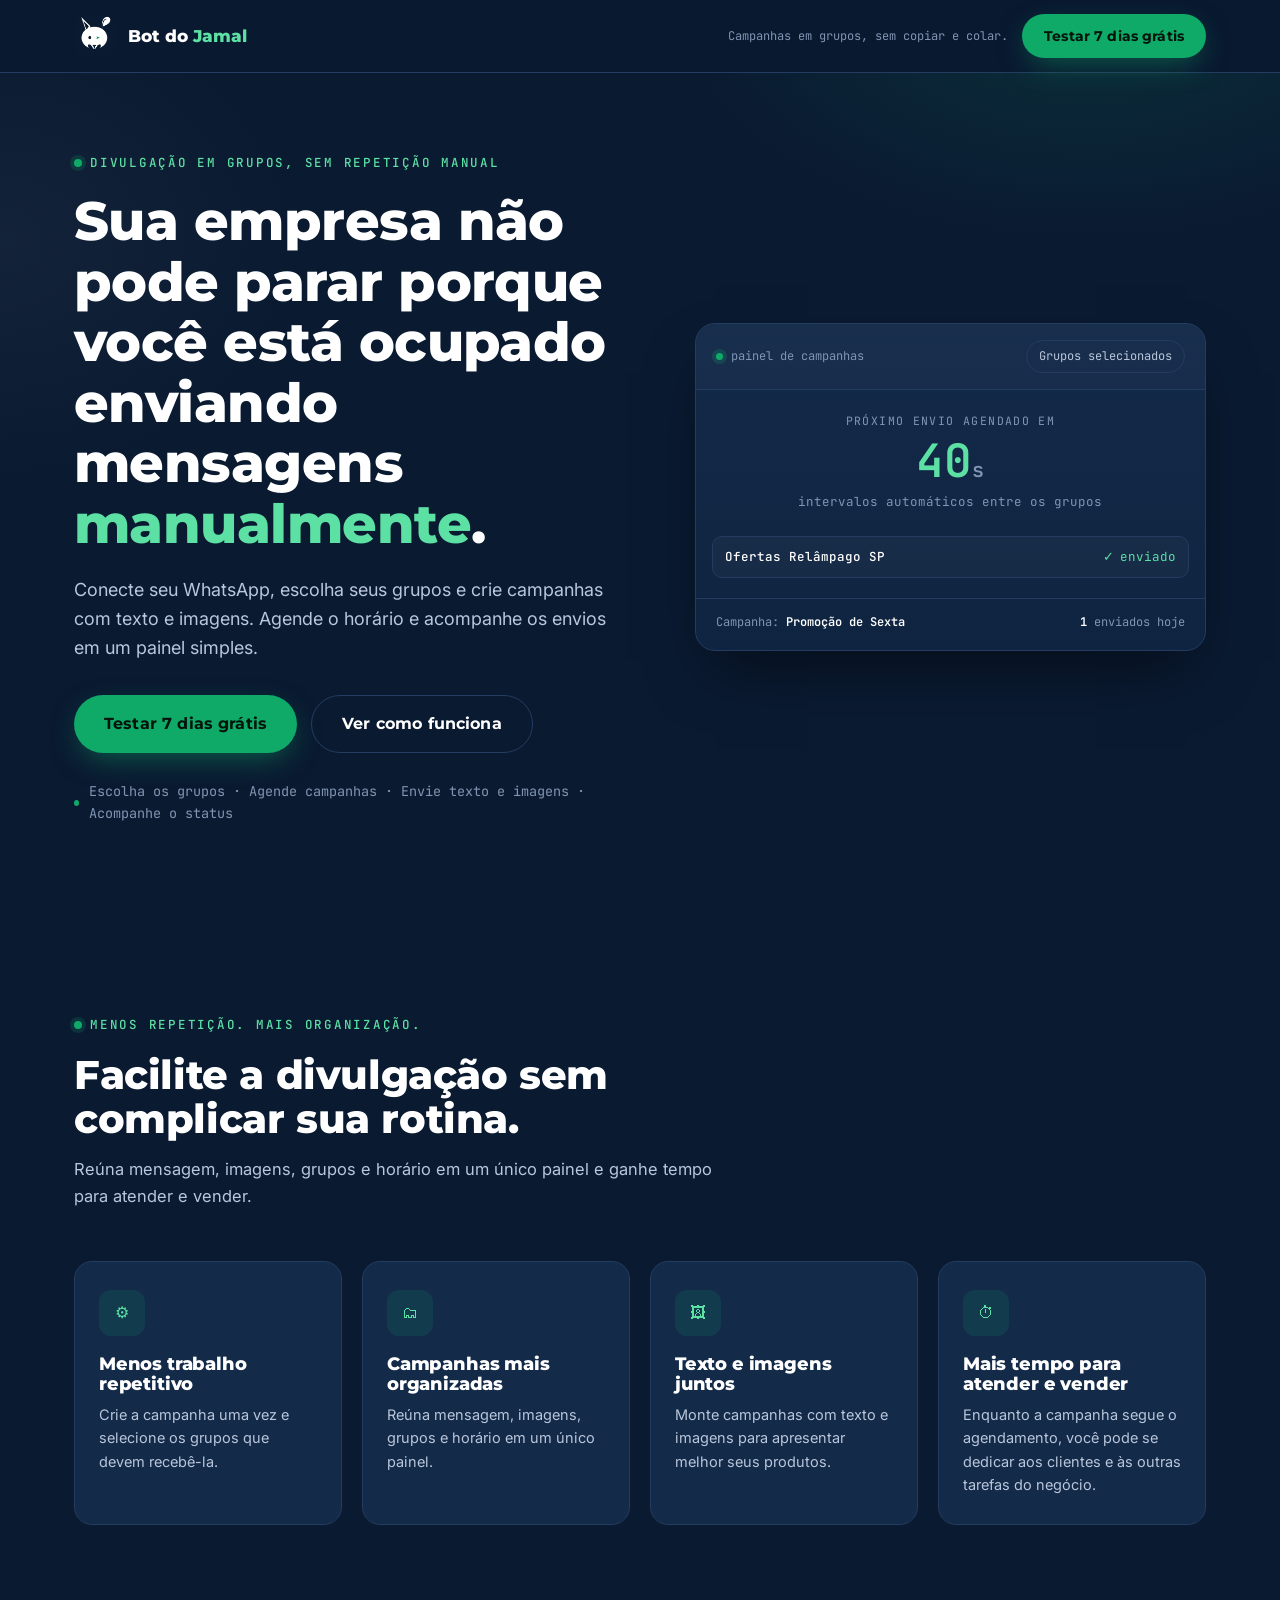
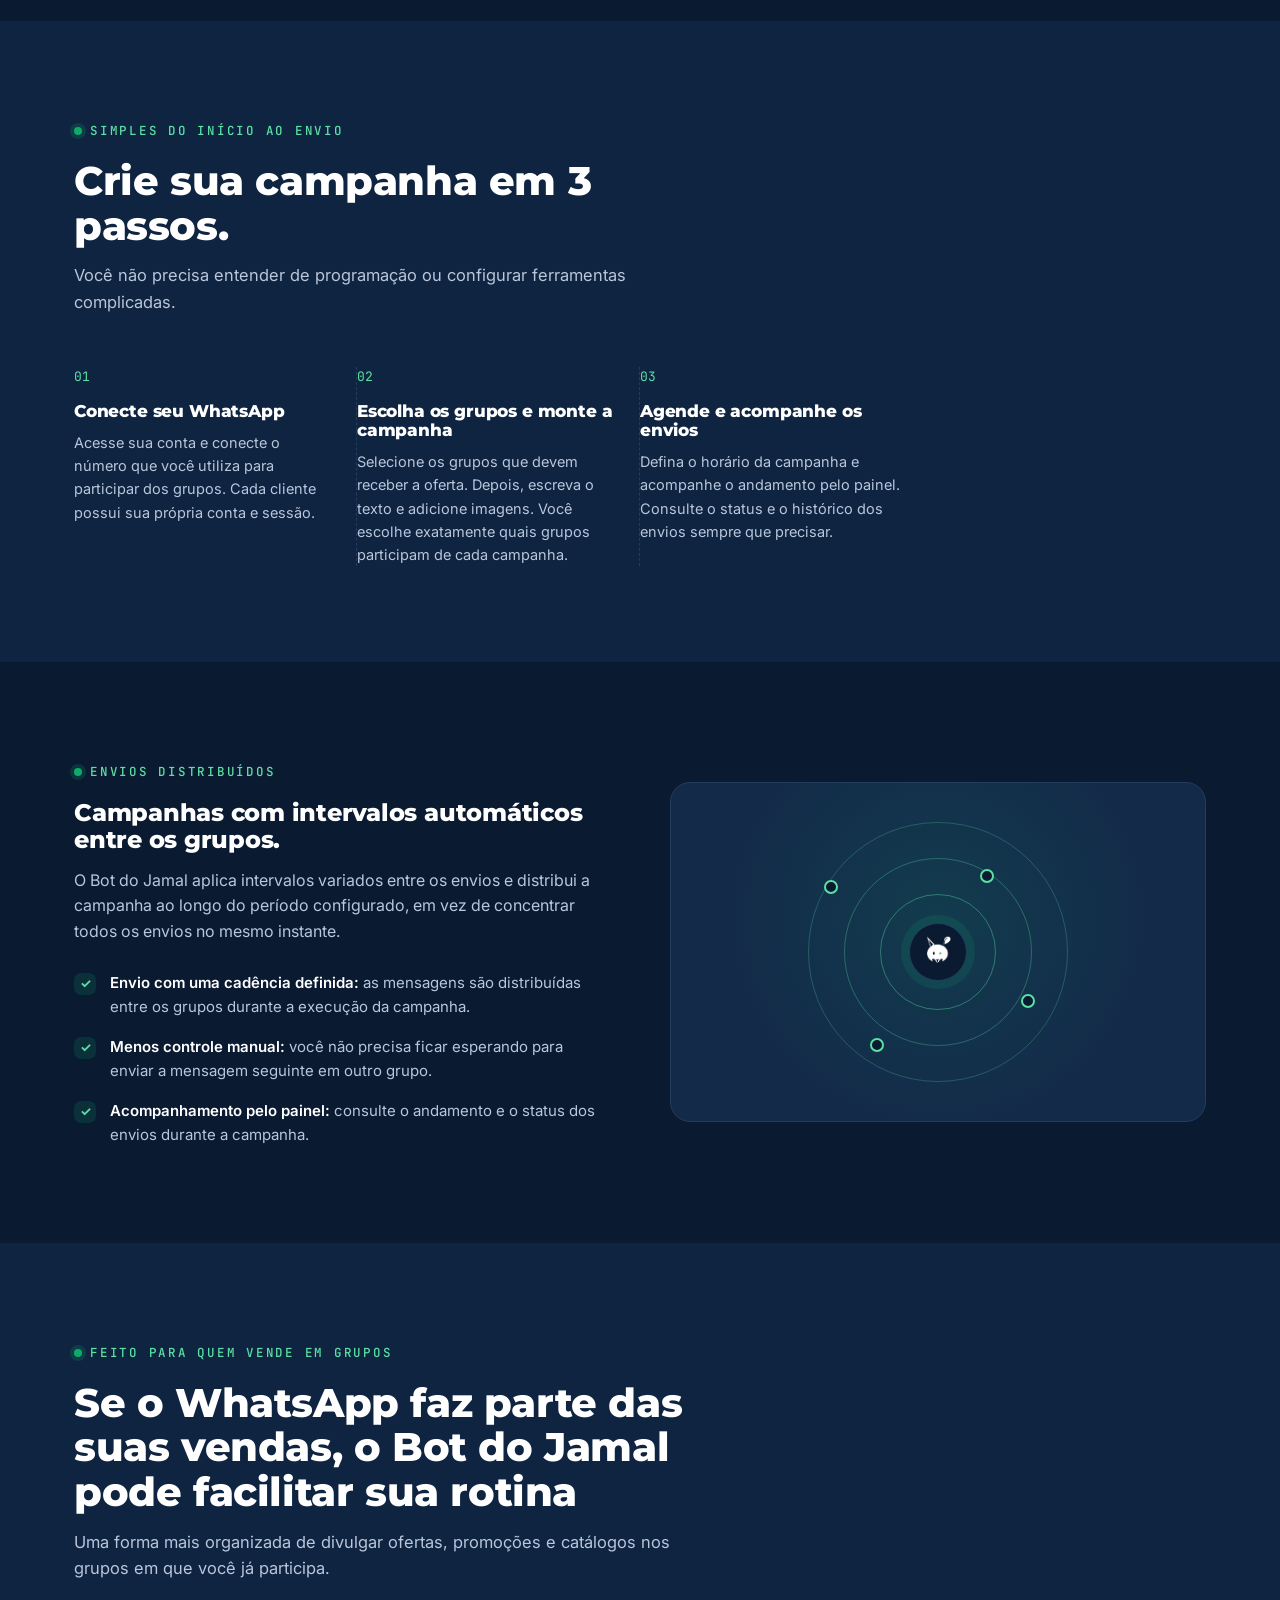
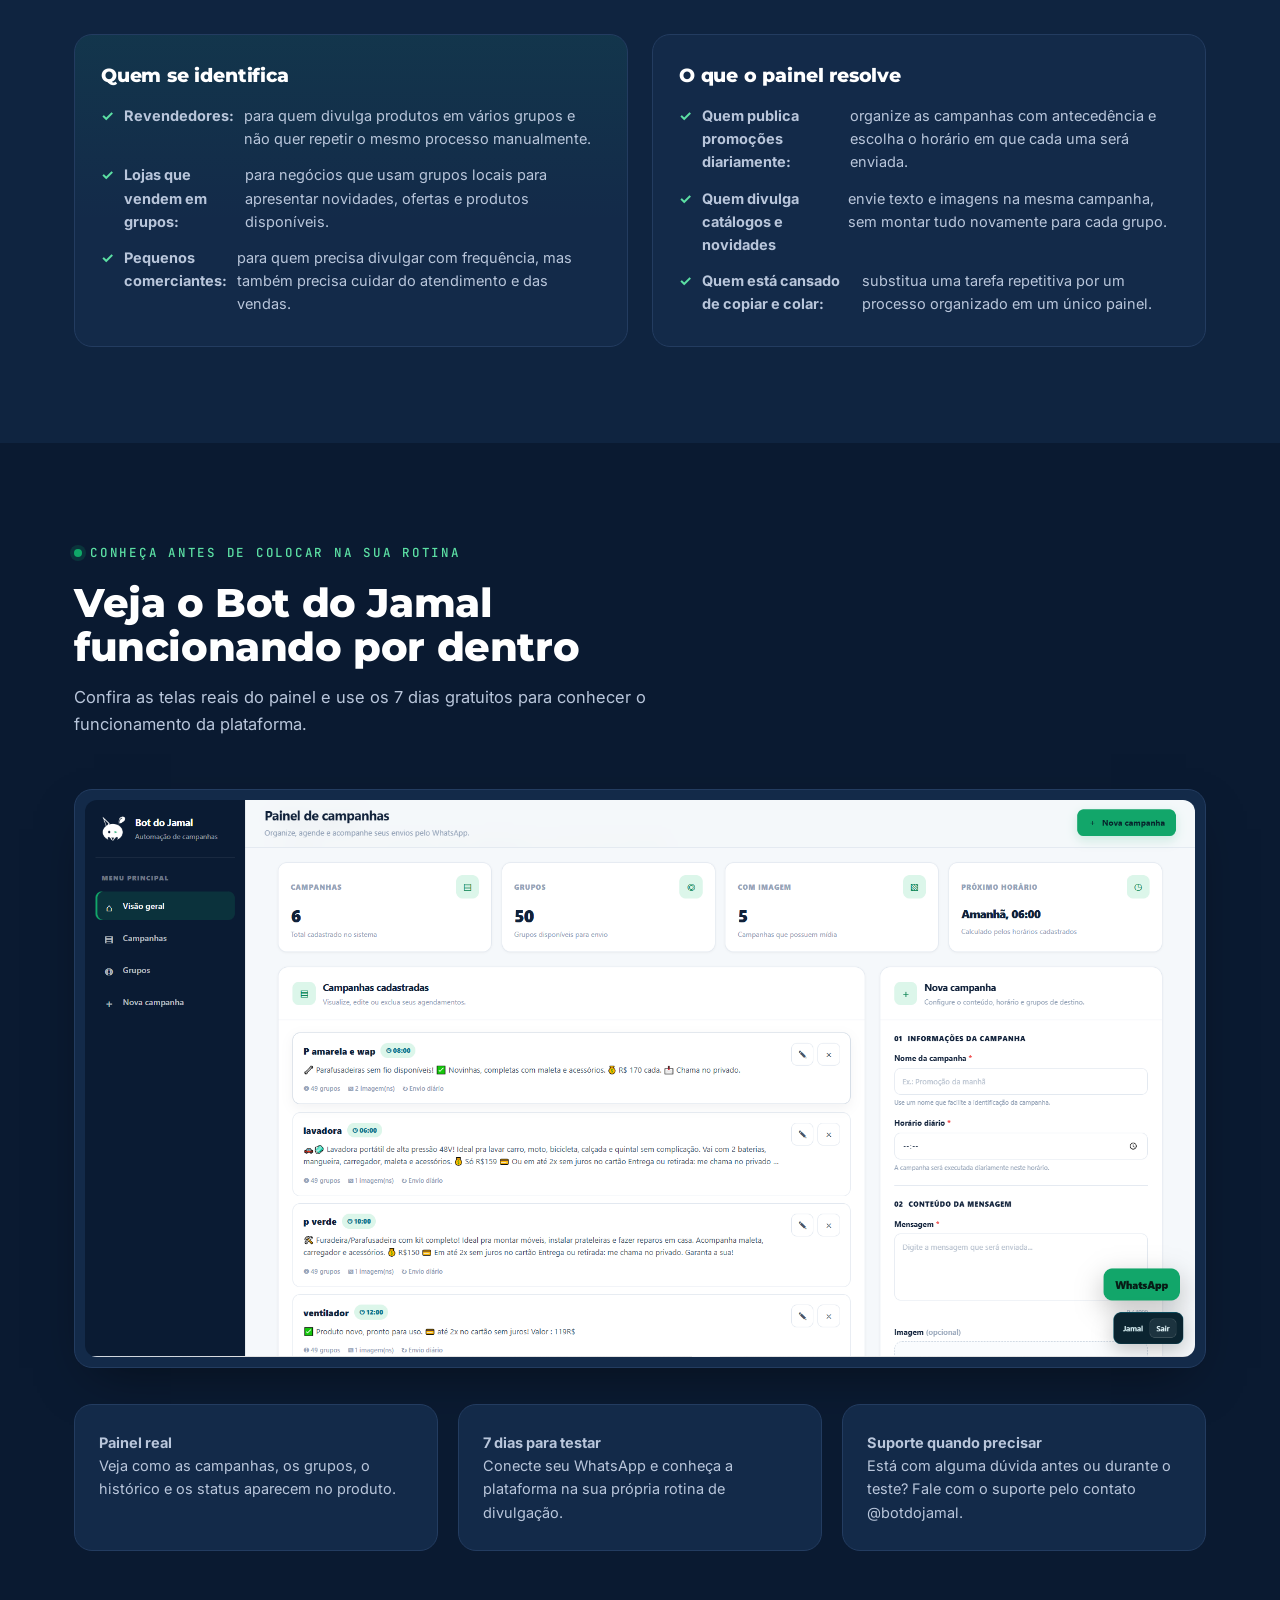
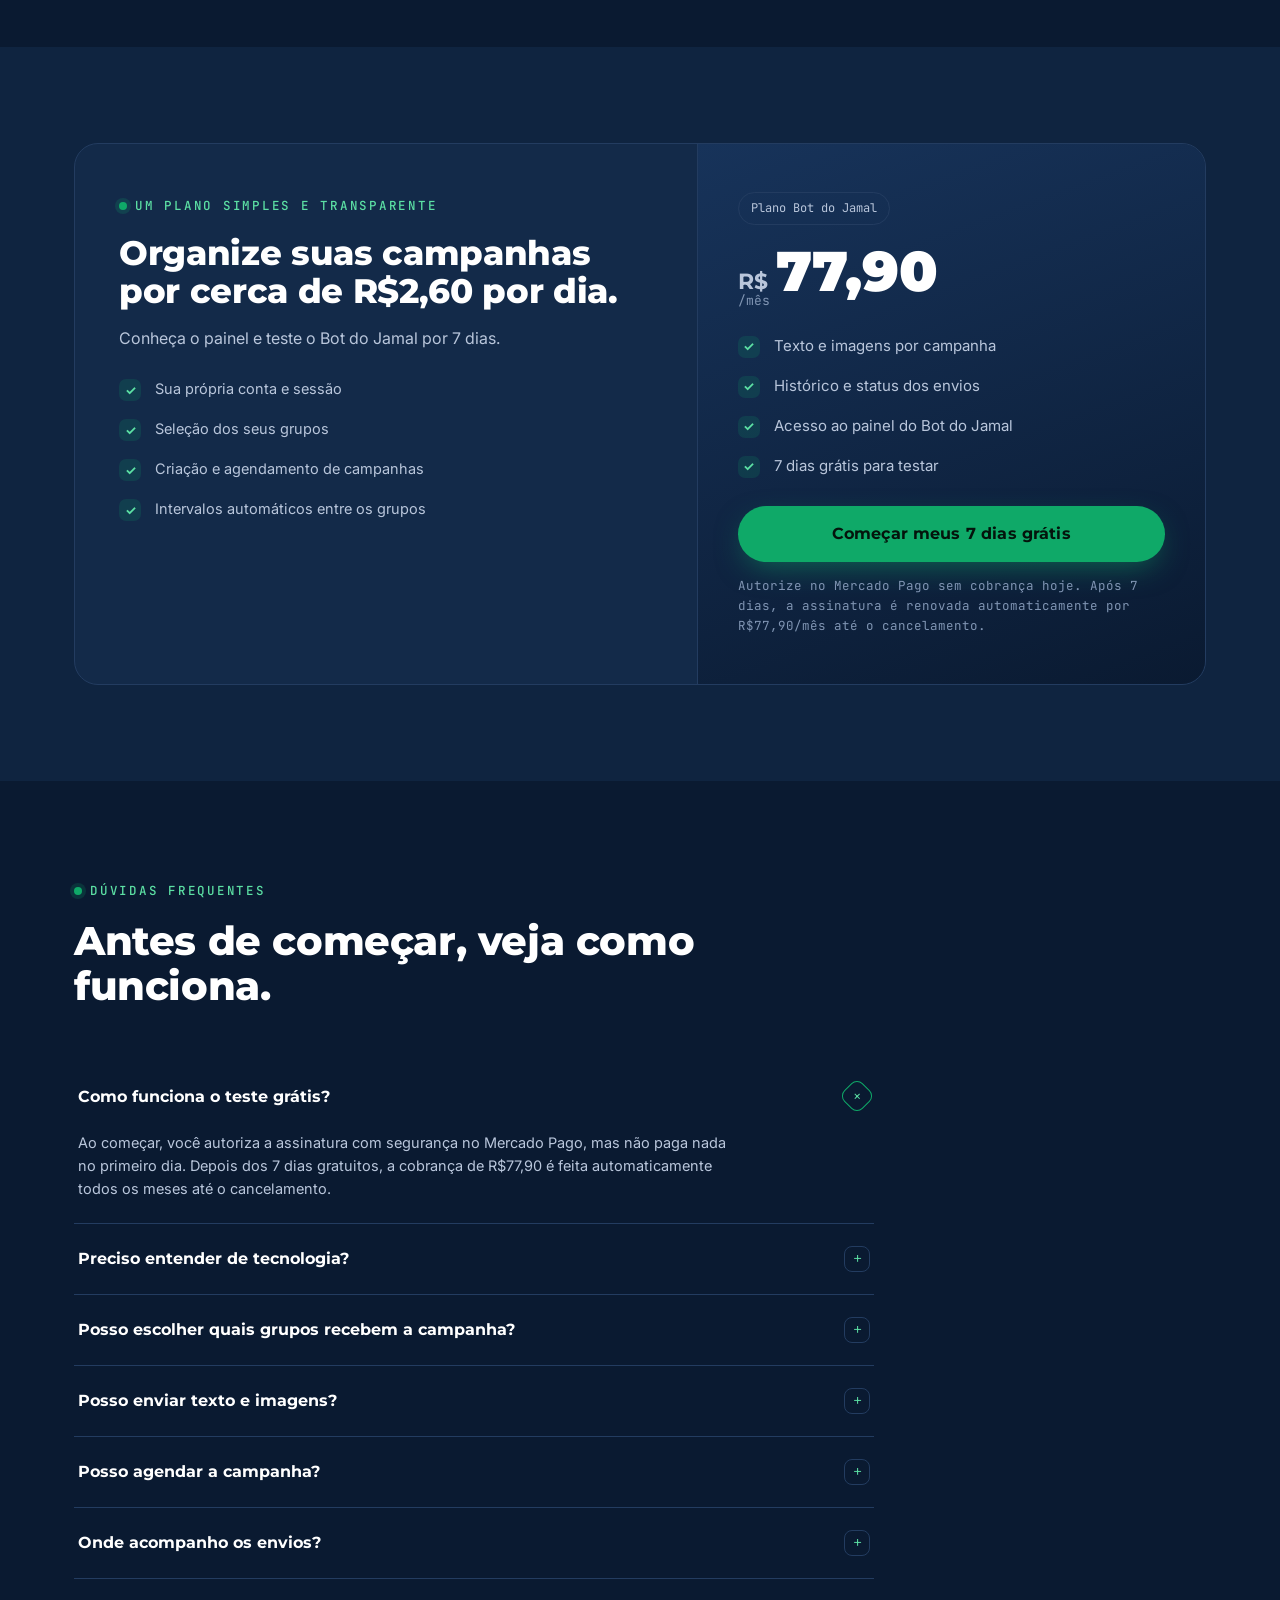
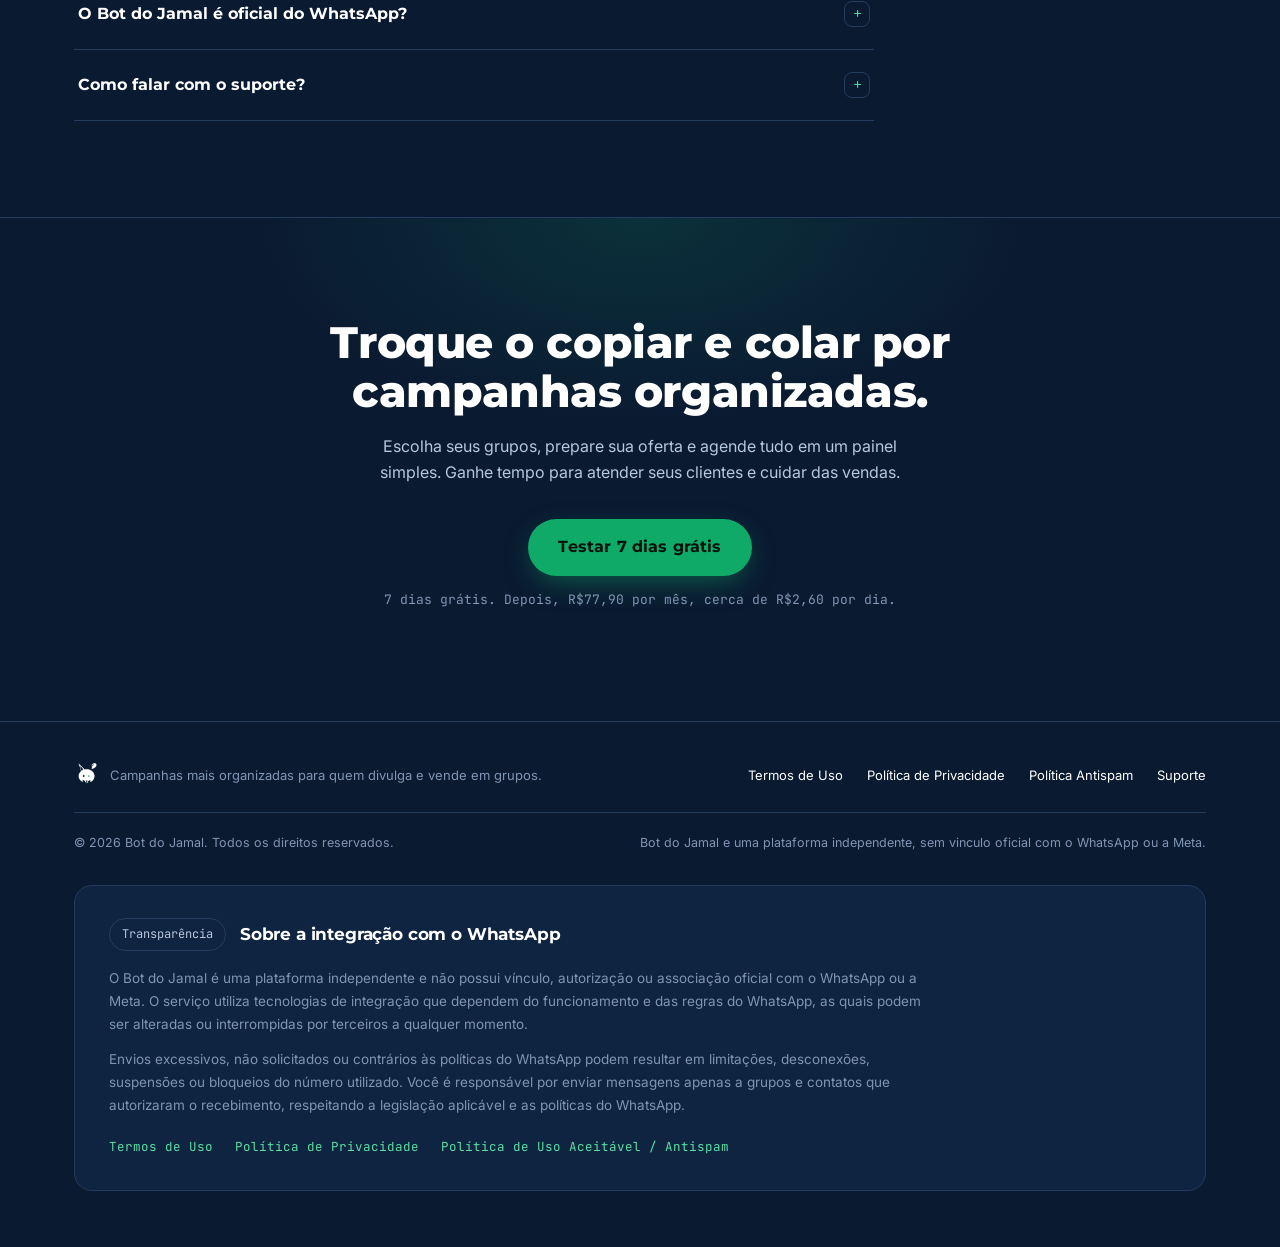
==== index.html @ 3570439b "Add files via upload" ====
<!DOCTYPE html>
<html lang="pt-BR">
<head>
<meta charset="UTF-8">
<meta name="viewport" content="width=device-width, initial-scale=1.0">
<title>Bot do Jamal | Agende campanhas em grupos do WhatsApp</title>
<meta name="description" content="Crie e agende campanhas com texto e imagens para seus grupos do WhatsApp. Teste grátis por 7 dias. Depois, R$77,90 por mês.">
<meta name="robots" content="index, follow">
<meta name="theme-color" content="#0A1A31">
<!-- Domínio ainda não publicado (ver roadmap, item 1). Atualize a URL abaixo quando botdojamal.com.br estiver no ar -->
<link rel="canonical" href="https://botdojamal.com.br/">

<!-- Open Graph / compartilhamento em redes sociais -->
<meta property="og:type" content="website">
<meta property="og:site_name" content="Bot do Jamal">
<meta property="og:title" content="Bot do Jamal | Agende campanhas em grupos do WhatsApp">
<meta property="og:description" content="Crie e agende campanhas com texto e imagens para seus grupos do WhatsApp. Teste grátis por 7 dias. Depois, R$77,90 por mês.">
<meta property="og:url" content="https://botdojamal.com.br/">
<meta property="og:locale" content="pt_BR">
<!-- Sugestão: gere uma imagem de compartilhamento 1200x630px (og:image) com a logo e o slogan antes de publicar -->

<meta name="twitter:card" content="summary">
<meta name="twitter:title" content="Bot do Jamal | Agende campanhas em grupos do WhatsApp">
<meta name="twitter:description" content="Crie e agende campanhas com texto e imagens para seus grupos do WhatsApp. Teste grátis por 7 dias.">

<link rel="icon" type="image/jpeg" href="[data-uri]">

<link rel="preconnect" href="https://fonts.googleapis.com">
<link rel="preconnect" href="https://fonts.gstatic.com" crossorigin>
<link href="https://fonts.googleapis.com/css2?family=Montserrat:wght@600;700;800;900&family=Inter:wght@400;500;600;700&family=JetBrains+Mono:wght@400;500;600&display=swap" rel="stylesheet">

<style>
  /* ============================================
     TOKENS
     Paleta extraída diretamente da logo enviada:
     fundo navy #0A1A31 e verde de destaque #0FA968.
     ============================================ */
  :root{
    --navy-950:#0A1A31;
    --navy-900:#0F2440;
    --navy-850:#132a49;
    --navy-800:#17335A;
    --navy-line:#233c60;
    --green:#0FA968;
    --green-light:#5CE0A4;
    --white:#FFFFFF;
    --ice:#B9C6DB;
    --ice-dim:#8095B3;
    --gold:#F2B84B;

    --font-display:'Montserrat', sans-serif;
    --font-body:'Inter', sans-serif;
    --font-mono:'JetBrains Mono', monospace;

    --container:1180px;
    --radius:18px;
  }

  *{margin:0;padding:0;box-sizing:border-box;}
  html{scroll-behavior:smooth;}
  body{
    background:var(--navy-950);
    color:var(--white);
    font-family:var(--font-body);
    line-height:1.6;
    -webkit-font-smoothing:antialiased;
    overflow-x:hidden;
  }
  img{max-width:100%;display:block;}
  a{color:inherit;text-decoration:none;}
  ul{list-style:none;}
  section{position:relative;}
  .wrap{max-width:var(--container);margin:0 auto;padding:0 24px;}

  h1,h2,h3,h4{
    font-family:var(--font-display);
    font-weight:800;
    letter-spacing:-0.01em;
    line-height:1.12;
  }

  .eyebrow{
    font-family:var(--font-mono);
    font-size:12.5px;
    letter-spacing:.14em;
    text-transform:uppercase;
    color:var(--green-light);
    display:inline-flex;
    align-items:center;
    gap:8px;
    margin-bottom:18px;
    font-weight:500;
  }
  .eyebrow::before{
    content:"";
    width:8px;height:8px;border-radius:50%;
    background:var(--green);
    box-shadow:0 0 0 4px rgba(15,169,104,.18);
  }

  .btn{
    display:inline-flex;
    align-items:center;
    justify-content:center;
    gap:10px;
    padding:16px 30px;
    border-radius:100px;
    font-family:var(--font-display);
    font-weight:700;
    font-size:15.5px;
    letter-spacing:.01em;
    cursor:pointer;
    border:none;
    transition:transform .18s ease, box-shadow .18s ease, background .18s ease;
    white-space:nowrap;
  }
  .btn-primary{
    background:var(--green);
    color:#04140C;
    box-shadow:0 10px 30px -8px rgba(15,169,104,.55);
  }
  .btn-primary:hover{transform:translateY(-2px); box-shadow:0 14px 34px -8px rgba(15,169,104,.7); background:var(--green-light);}
  .btn-ghost{
    background:transparent;
    color:var(--white);
    border:1.5px solid var(--navy-line);
  }
  .btn-ghost:hover{border-color:var(--green); color:var(--green-light);}
  .btn-block{width:100%;}

  .pill{
    font-family:var(--font-mono);
    font-size:12px;
    padding:6px 12px;
    border-radius:100px;
    border:1px solid var(--navy-line);
    color:var(--ice);
    display:inline-flex;
    align-items:center;
    gap:6px;
  }

  /* ---------- NAV ---------- */
  header{
    position:sticky;
    top:0;
    z-index:50;
    background:rgba(10,26,49,.82);
    backdrop-filter:blur(10px);
    border-bottom:1px solid var(--navy-line);
  }
  .nav{
    display:flex;
    align-items:center;
    justify-content:space-between;
    padding:14px 24px;
  }
  .brand{
    display:flex;
    align-items:center;
    gap:12px;
    font-family:var(--font-display);
    font-weight:800;
    font-size:17px;
  }
  .brand img{
    width:42px;height:42px;
    border-radius:11px;
    background:var(--navy-950);
  }
  .brand span em{
    color:var(--green-light);
    font-style:normal;
  }
  .nav-cta{display:flex;align-items:center;gap:14px;}
  .nav-trust{
    font-family:var(--font-mono);
    font-size:12px;
    color:var(--ice-dim);
    display:none;
  }
  @media(min-width:760px){.nav-trust{display:inline;}}

  /* ---------- HERO ---------- */
  .hero{
    padding:76px 0 90px;
    background:
      radial-gradient(700px 420px at 85% -10%, rgba(15,169,104,.16), transparent 60%),
      radial-gradient(500px 400px at 0% 20%, rgba(255,255,255,.04), transparent 60%);
  }
  .hero-grid{
    display:grid;
    grid-template-columns:1.05fr .95fr;
    gap:56px;
    align-items:center;
  }
  @media(max-width:960px){
    .hero-grid{grid-template-columns:1fr; gap:48px;}
  }
  .hero h1{
    font-size:clamp(34px,5vw,54px);
    margin-bottom:22px;
  }
  .hero h1 .hl{color:var(--green-light);}
  .hero p.lead{
    font-size:18px;
    color:var(--ice);
    max-width:560px;
    margin-bottom:32px;
  }
  .hero-ctas{
    display:flex;
    flex-wrap:wrap;
    gap:14px;
    margin-bottom:28px;
  }
  .hero-micro{
    display:flex;
    align-items:center;
    gap:10px;
    font-size:13.5px;
    color:var(--ice-dim);
    font-family:var(--font-mono);
  }
  .hero-micro .dot{width:6px;height:6px;border-radius:50%;background:var(--green);}

  /* --- signature element: painel de disparo --- */
  .panel{
    background:linear-gradient(180deg, var(--navy-850), var(--navy-900));
    border:1px solid var(--navy-line);
    border-radius:20px;
    padding:0;
    overflow:hidden;
    box-shadow:0 30px 60px -20px rgba(0,0,0,.55);
    position:relative;
  }
  .panel-top{
    display:flex;
    align-items:center;
    justify-content:space-between;
    padding:16px 20px;
    border-bottom:1px solid var(--navy-line);
    background:rgba(255,255,255,.02);
  }
  .panel-top .tag{
    font-family:var(--font-mono);
    font-size:12px;
    color:var(--ice-dim);
    display:flex;align-items:center;gap:8px;
  }
  .panel-top .tag .live{
    width:7px;height:7px;border-radius:50%;
    background:var(--green);
    box-shadow:0 0 0 4px rgba(15,169,104,.2);
    animation:pulse 1.8s infinite;
  }
  @keyframes pulse{0%,100%{opacity:1}50%{opacity:.35}}

  .panel-timer{
    padding:22px 20px 6px;
    text-align:center;
  }
  .panel-timer .label{
    font-family:var(--font-mono);
    font-size:11.5px;
    color:var(--ice-dim);
    text-transform:uppercase;
    letter-spacing:.12em;
    margin-bottom:8px;
  }
  .panel-timer .value{
    font-family:var(--font-mono);
    font-size:46px;
    font-weight:600;
    color:var(--green-light);
    line-height:1;
  }
  .panel-timer .value span{font-size:20px;color:var(--ice-dim);}
  .panel-timer .sub{
    margin-top:8px;
    font-size:12.5px;
    color:var(--ice-dim);
    font-family:var(--font-mono);
  }

  .panel-log{
    padding:18px 16px 20px;
    display:flex;
    flex-direction:column;
    gap:8px;
    max-height:230px;
    overflow:hidden;
  }
  .log-row{
    display:flex;
    align-items:center;
    justify-content:space-between;
    gap:10px;
    background:rgba(255,255,255,.03);
    border:1px solid var(--navy-line);
    border-radius:10px;
    padding:10px 12px;
    font-family:var(--font-mono);
    font-size:12.5px;
    color:var(--ice);
    opacity:0;
    transform:translateY(6px);
    animation:rowIn .5s ease forwards;
  }
  .log-row .g{color:var(--white); font-weight:500;}
  .log-row .st{
    color:var(--green-light);
    white-space:nowrap;
    display:flex;align-items:center;gap:6px;
  }
  .log-row .st::before{content:"✓";}
  @keyframes rowIn{to{opacity:1;transform:translateY(0);}}

  .panel-foot{
    padding:14px 20px 18px;
    border-top:1px solid var(--navy-line);
    display:flex;
    align-items:center;
    justify-content:space-between;
    font-family:var(--font-mono);
    font-size:12px;
    color:var(--ice-dim);
  }
  .panel-foot b{color:var(--white); font-weight:600;}

  /* ---------- SOCIAL PROOF STRIP ---------- */
  .proof{
    padding:34px 0;
    border-top:1px solid var(--navy-line);
    border-bottom:1px solid var(--navy-line);
    background:var(--navy-900);
  }
  .proof-inner{
    display:flex;
    flex-wrap:wrap;
    gap:26px;
    align-items:center;
    justify-content:space-between;
  }
  .proof-stat{
    display:flex;
    align-items:baseline;
    gap:10px;
  }
  .proof-stat b{
    font-family:var(--font-display);
    font-size:30px;
    color:var(--green-light);
  }
  .proof-stat span{color:var(--ice); font-size:14.5px;}
  .proof-tags{
    display:flex;
    flex-wrap:wrap;
    gap:10px;
  }

  /* ---------- SECTION HEADERS ---------- */
  .section{padding:96px 0;}
  .section-alt{background:var(--navy-900);}
  .sec-head{
    max-width:640px;
    margin-bottom:52px;
  }
  .sec-head h2{font-size:clamp(28px,3.6vw,40px);}
  .sec-head p{color:var(--ice); font-size:16.5px; margin-top:14px;}

  /* ---------- BENEFITS ---------- */
  .grid-4{
    display:grid;
    grid-template-columns:repeat(4,1fr);
    gap:20px;
  }
  @media(max-width:960px){.grid-4{grid-template-columns:1fr 1fr;}}
  @media(max-width:560px){.grid-4{grid-template-columns:1fr;}}
  .card{
    background:var(--navy-850);
    border:1px solid var(--navy-line);
    border-radius:var(--radius);
    padding:28px 24px;
  }
  .card .ic{
    width:46px;height:46px;
    border-radius:12px;
    background:rgba(15,169,104,.14);
    display:flex;align-items:center;justify-content:center;
    margin-bottom:18px;
    color:var(--green-light);
  }
  .card h3{
    font-family:var(--font-display);
    font-size:17.5px;
    margin-bottom:10px;
  }
  .card p{color:var(--ice); font-size:14.5px;}

  /* ---------- COMO FUNCIONA ---------- */
  .steps{
    display:grid;
    grid-template-columns:repeat(4,1fr);
    gap:0;
    counter-reset:step;
  }
  @media(max-width:900px){.steps{grid-template-columns:1fr; gap:22px;}}
  .step{
    position:relative;
    padding:0 22px 0 0;
  }
  @media(max-width:900px){.step{padding:0;}}
  .step:not(:last-child){border-right:1px dashed var(--navy-line);}
  @media(max-width:900px){.step:not(:last-child){border-right:none;}}
  .step .num{
    font-family:var(--font-mono);
    font-size:13px;
    color:var(--green-light);
    margin-bottom:14px;
  }
  .step h4{
    font-family:var(--font-display);
    font-size:17px;
    margin-bottom:10px;
  }
  .step p{color:var(--ice); font-size:14.5px;}

  /* ---------- DIFERENCIAL (delay) ---------- */
  .diff{
    display:grid;
    grid-template-columns:1fr 1fr;
    gap:60px;
    align-items:center;
  }
  @media(max-width:960px){.diff{grid-template-columns:1fr;}}
  .diff-visual{
    background:radial-gradient(circle at 50% 40%, rgba(15,169,104,.14), transparent 65%), var(--navy-850);
    border:1px solid var(--navy-line);
    border-radius:20px;
    padding:36px 26px;
    position:relative;
    min-height:340px;
    display:flex;
    align-items:center;
    justify-content:center;
  }
  .radar{
    position:relative;
    width:260px;height:260px;
  }
  .radar-ring{
    position:absolute;
    inset:0;
    border:1px solid rgba(92,224,164,.25);
    border-radius:50%;
  }
  .radar-ring.r2{inset:36px; border-color:rgba(92,224,164,.32);}
  .radar-ring.r3{inset:72px; border-color:rgba(92,224,164,.4);}
  .radar-core{
    position:absolute;
    left:50%;top:50%;
    transform:translate(-50%,-50%);
    width:58px;height:58px;
    border-radius:50%;
    background:var(--navy-950);
    display:flex;align-items:center;justify-content:center;
    box-shadow:0 0 0 8px rgba(15,169,104,.14);
    border:1px solid var(--navy-line);
  }
  .radar-core img{width:34px;height:34px;border-radius:8px;}
  .radar-node{
    position:absolute;
    width:14px;height:14px;
    border-radius:50%;
    background:var(--navy-950);
    border:2px solid #5CE0A4;
  }
  .radar-node.pulse{animation:nodePulse 2.6s ease-in-out infinite;}
  @keyframes nodePulse{
    0%,100%{box-shadow:0 0 0 0 rgba(92,224,164,.4);}
    50%{box-shadow:0 0 0 8px rgba(92,224,164,0);}
  }
  .diff-list{margin-top:26px; display:flex; flex-direction:column; gap:16px;}
  .diff-list li{
    display:flex;
    gap:14px;
    align-items:flex-start;
    color:var(--ice);
    font-size:15px;
  }
  .diff-list li b{color:var(--white); font-weight:600;}
  .diff-list .chk{
    flex:none;
    width:22px;height:22px;border-radius:7px;
    background:rgba(15,169,104,.16);
    color:var(--green-light);
    display:flex;align-items:center;justify-content:center;
    font-size:13px;font-weight:700;
    margin-top:2px;
  }

  /* ---------- PARA QUEM ---------- */
  .fit-grid{
    display:grid;
    grid-template-columns:1fr 1fr;
    gap:24px;
  }
  @media(max-width:800px){.fit-grid{grid-template-columns:1fr;}}
  .fit-card{
    border-radius:var(--radius);
    padding:30px 26px;
    border:1px solid var(--navy-line);
  }
  .fit-card.yes{background:linear-gradient(180deg, rgba(15,169,104,.09), transparent 60%), var(--navy-850);}
  .fit-card.no{background:var(--navy-850);}
  .fit-card h3{
    font-family:var(--font-display);
    font-size:19px;
    margin-bottom:18px;
    display:flex;align-items:center;gap:10px;
  }
  .fit-card ul{display:flex;flex-direction:column;gap:13px;}
  .fit-card li{
    display:flex;gap:10px;
    font-size:14.5px;
    color:var(--ice);
  }
  .fit-card.yes li::before{content:"✓"; color:var(--green-light); font-weight:700;}
  .fit-card.no li::before{content:"✓"; color:var(--green-light); font-weight:700;}

  /* ---------- FOTO REAL DO PAINEL (placeholder) ---------- */
  .photo-placeholder{
    border:2px dashed var(--navy-line);
    border-radius:var(--radius);
    background:var(--navy-850);
    min-height:320px;
    display:flex;
    flex-direction:column;
    align-items:center;
    justify-content:center;
    gap:10px;
    text-align:center;
    padding:30px;
    margin-bottom:36px;
    color:var(--ice-dim);
  }
  .photo-placeholder .icon{font-size:34px; opacity:.6;}
  .photo-placeholder b{color:var(--ice); font-family:var(--font-display); font-size:16px;}
  .photo-placeholder span{font-size:13.5px; max-width:360px;}

  /* ---------- FOTO REAL DO PAINEL ---------- */
  .photo-real{
    border:1px solid var(--navy-line);
    border-radius:var(--radius);
    background:var(--navy-850);
    padding:10px;
    margin-bottom:36px;
    box-shadow:0 20px 50px -20px rgba(0,0,0,.5);
  }
  .photo-real img{
    width:100%;
    height:auto;
    display:block;
    border-radius:calc(var(--radius) - 6px);
  }

  /* ---------- DEPOIMENTOS ---------- */
  .testi-grid{
    display:grid;
    grid-template-columns:repeat(3,1fr);
    gap:20px;
  }
  @media(max-width:900px){.testi-grid{grid-template-columns:1fr;}}
  .testi{
    background:var(--navy-850);
    border:1px solid var(--navy-line);
    border-radius:var(--radius);
    padding:26px 24px;
    display:flex;
    flex-direction:column;
    gap:16px;
  }
  .testi .stars{color:var(--gold); font-size:14px; letter-spacing:2px;}
  .testi p{color:var(--ice); font-size:14.5px;}
  .testi-who{
    display:flex;align-items:center;gap:12px;
    margin-top:auto;
  }
  .testi-avatar{
    width:40px;height:40px;border-radius:50%;
    background:var(--navy-800);
    display:flex;align-items:center;justify-content:center;
    font-family:var(--font-display);font-weight:700;
    color:var(--green-light);
    font-size:14px;
    border:1px solid var(--navy-line);
  }
  .testi-who .name{font-size:13.5px;font-weight:600;color:var(--white);}
  .testi-who .role{font-size:12px;color:var(--ice-dim);}

  /* ---------- OFERTA ---------- */
  .offer-wrap{
    display:grid;
    grid-template-columns:1.1fr .9fr;
    gap:0;
    background:var(--navy-850);
    border:1px solid var(--navy-line);
    border-radius:24px;
    overflow:hidden;
  }
  @media(max-width:900px){.offer-wrap{grid-template-columns:1fr;}}
  .offer-left{padding:48px 44px;}
  .offer-left h2{font-size:clamp(26px,3.4vw,34px); margin-bottom:16px;}
  .offer-left p{color:var(--ice); margin-bottom:26px;}
  .offer-left .diff-list li{font-size:14.5px;}
  .offer-right{
    background:linear-gradient(160deg, var(--navy-800), var(--navy-950));
    padding:48px 40px;
    display:flex;
    flex-direction:column;
    justify-content:center;
    border-left:1px solid var(--navy-line);
  }
  @media(max-width:900px){.offer-right{border-left:none; border-top:1px solid var(--navy-line);}}
  .offer-badge{
    align-self:flex-start;
    margin-bottom:18px;
  }
  .offer-price{
    display:flex;
    align-items:flex-end;
    gap:8px;
    margin-bottom:6px;
  }
  .offer-price .cur{font-family:var(--font-display); font-size:22px; font-weight:700; color:var(--ice);}
  .offer-price .num{font-family:var(--font-display); font-size:56px; font-weight:900; color:var(--white); line-height:1;}
  .offer-price .per{font-family:var(--font-mono); font-size:13px; color:var(--ice-dim); margin-bottom:8px;}
  .offer-right .btn{margin-bottom:14px;}
  .offer-guarantee{
    display:flex;
    align-items:center;
    gap:10px;
    font-size:12.5px;
    color:var(--ice-dim);
    font-family:var(--font-mono);
  }

  /* ---------- FAQ ---------- */
  .faq{max-width:800px;}
  .faq-item{
    border-bottom:1px solid var(--navy-line);
  }
  .faq-q{
    width:100%;
    text-align:left;
    background:none;
    border:none;
    color:var(--white);
    font-family:var(--font-display);
    font-size:16px;
    font-weight:700;
    padding:22px 4px;
    display:flex;
    align-items:center;
    justify-content:space-between;
    gap:16px;
    cursor:pointer;
  }
  .faq-q .plus{
    flex:none;
    width:26px;height:26px;
    border-radius:8px;
    border:1px solid var(--navy-line);
    display:flex;align-items:center;justify-content:center;
    color:var(--green-light);
    transition:transform .25s ease;
    font-size:16px;
    font-weight:400;
  }
  .faq-item.open .faq-q .plus{transform:rotate(45deg); border-color:var(--green);}
  .faq-a{
    max-height:0;
    overflow:hidden;
    transition:max-height .3s ease;
  }
  .faq-a p{
    color:var(--ice);
    font-size:14.5px;
    padding:0 4px 22px;
    max-width:660px;
  }

  /* ---------- TRANSPARÊNCIA / AVISO LEGAL ---------- */
  .trust{padding-top:0; padding-bottom:56px;}
  .trust-box{
    background:var(--navy-900);
    border:1px solid var(--navy-line);
    border-radius:var(--radius);
    padding:32px 34px;
  }
  .trust-head{
    display:flex;
    align-items:center;
    gap:14px;
    margin-bottom:16px;
    flex-wrap:wrap;
  }
  .trust-head h3{
    font-family:var(--font-display);
    font-size:17px;
    font-weight:700;
  }
  .trust-box p{
    color:var(--ice-dim);
    font-size:13.5px;
    line-height:1.7;
    margin-bottom:12px;
    max-width:820px;
  }
  .trust-box p:last-of-type{margin-bottom:20px;}
  .trust-links{
    display:flex;
    flex-wrap:wrap;
    gap:10px 22px;
  }
  .trust-links a{
    font-family:var(--font-mono);
    font-size:12.5px;
    color:var(--green-light);
    border-bottom:1px solid transparent;
  }
  .trust-links a:hover{border-color:var(--green-light);}

  /* ---------- CTA FINAL ---------- */
  .cta-final{
    text-align:center;
    padding:100px 0 110px;
    background:
      radial-gradient(600px 320px at 50% 0%, rgba(15,169,104,.16), transparent 65%);
    border-top:1px solid var(--navy-line);
  }
  .cta-final h2{font-size:clamp(28px,4vw,44px); max-width:680px; margin:0 auto 18px;}
  .cta-final p{color:var(--ice); max-width:520px; margin:0 auto 34px;}

  /* ---------- FOOTER ---------- */
  footer{
    padding:40px 0 32px;
    border-top:1px solid var(--navy-line);
  }
  .foot-top{
    display:flex;
    flex-wrap:wrap;
    gap:22px;
    align-items:center;
    justify-content:space-between;
    padding-bottom:24px;
    margin-bottom:20px;
    border-bottom:1px solid var(--navy-line);
  }
  .foot-brand{display:flex;align-items:center;gap:10px;}
  .foot-brand img{width:26px;height:26px;border-radius:6px;}
  .foot-brand span{font-size:13px; color:var(--ice-dim);}
  .foot-links{
    display:flex;
    flex-wrap:wrap;
    gap:8px 24px;
    font-size:13px;
  }
  .foot-links a:hover{color:var(--green-light);}
  .foot-inner{
    display:flex;
    flex-wrap:wrap;
    gap:16px;
    align-items:center;
    justify-content:space-between;
    font-size:12.5px;
    color:var(--ice-dim);
  }
  .foot-inner p{max-width:640px; line-height:1.6;}

  ::selection{background:rgba(15,169,104,.35); color:#fff;}

  @media(max-width:640px){
    .wrap{padding-left:18px;padding-right:18px;}
    .nav{padding-top:10px;padding-bottom:10px;gap:10px;}
    .brand{font-size:15px;gap:8px;}
    .brand img{width:36px;height:36px;}
    .nav-cta .btn{padding:10px 14px !important;font-size:12px !important;}
    .hero{padding:52px 0 64px;}
    .hero h1{font-size:clamp(32px,10.5vw,42px);}
    .hero p.lead{font-size:16px;}
    .hero-ctas{display:grid;grid-template-columns:1fr;}
    .hero-ctas .btn{width:100%;white-space:normal;text-align:center;}
    .hero-micro{align-items:flex-start;font-size:12px;}
    .panel-top{gap:10px;align-items:flex-start;}
    .panel-top .pill{display:none;}
    .section{padding-left:0;padding-right:0;}
    .offer-left,.offer-right{padding:34px 24px;}
    .offer-price .num{font-size:48px;}
    .offer-guarantee{line-height:1.55;}
    .trust-box{padding:26px 22px;}
    .cta-final{padding:72px 0 78px;}
    .foot-top,.foot-inner{align-items:flex-start;flex-direction:column;}
    .foot-links{display:grid;gap:12px;}
  }

  @media (prefers-reduced-motion: reduce){
    *{animation:none !important; transition:none !important;}
  }
</style>
</head>
<body>

<!-- ============ NAV ============ -->
<header>
  <div class="nav wrap">
    <div class="brand">
      <!-- Logo enviado pelo cliente, embutido em base64 -->
      <img src="[data-uri]" alt="Bot do Jamal">
      <span>Bot do <em>Jamal</em></span>
    </div>
    <div class="nav-cta">
      <span class="nav-trust">Campanhas em grupos, sem copiar e colar.</span>
      <a href="https://botdojamal.duckdns.org/assinar" class="btn btn-primary" style="padding:11px 22px;font-size:14px;">Testar 7 dias grátis</a>
    </div>
  </div>
</header>

<!-- ============ HERO ============ -->
<section class="hero">
  <div class="wrap hero-grid">
    <div>
      <div class="eyebrow">Divulgação em grupos, sem repetição manual</div>
      <h1>Sua empresa não pode parar porque você está ocupado enviando mensagens <span class="hl">manualmente</span>.</h1>
      <p class="lead">Conecte seu WhatsApp, escolha seus grupos e crie campanhas com texto e imagens. Agende o horário e acompanhe os envios em um painel simples.</p>
      <div class="hero-ctas">
        <a href="https://botdojamal.duckdns.org/assinar" class="btn btn-primary">Testar 7 dias grátis</a>
        <a href="#como-funciona" class="btn btn-ghost">Ver como funciona</a>
      </div>
      <div class="hero-micro">
        <span class="dot"></span> Escolha os grupos · Agende campanhas · Envie texto e imagens · Acompanhe o status
      </div>
    </div>

    <!-- SIGNATURE ELEMENT: painel de campanhas em tempo real -->
    <div class="panel">
      <div class="panel-top">
        <span class="tag"><span class="live"></span> painel de campanhas</span>
        <span class="pill">Grupos selecionados</span>
      </div>
      <div class="panel-timer">
        <div class="label">Próximo envio agendado em</div>
        <div class="value" id="timerValue">--<span>s</span></div>
        <div class="sub">intervalos automáticos entre os grupos</div>
      </div>
      <div class="panel-log" id="panelLog"></div>
      <div class="panel-foot">
        <span>Campanha: <b>Promoção de Sexta</b></span>
        <span><b id="sentCount">0</b> enviados hoje</span>
      </div>
    </div>
  </div>
</section>

<!-- ============ O QUE VOCÊ GANHA ============ -->
<section class="section" id="beneficios">
  <div class="wrap">
    <div class="sec-head">
      <div class="eyebrow">Menos repetição. Mais organização.</div>
      <h2>Facilite a divulgação sem complicar sua rotina.</h2>
      <p>Reúna mensagem, imagens, grupos e horário em um único painel e ganhe tempo para atender e vender.</p>
    </div>
    <div class="grid-4">
      <div class="card">
        <div class="ic">⚙</div>
        <h3>Menos trabalho repetitivo</h3>
        <p>Crie a campanha uma vez e selecione os grupos que devem recebê-la.</p>
      </div>
      <div class="card">
        <div class="ic">🗂</div>
        <h3>Campanhas mais organizadas</h3>
        <p>Reúna mensagem, imagens, grupos e horário em um único painel.</p>
      </div>
      <div class="card">
        <div class="ic">🖼</div>
        <h3>Texto e imagens juntos</h3>
        <p>Monte campanhas com texto e imagens para apresentar melhor seus produtos.</p>
      </div>
      <div class="card">
        <div class="ic">⏱</div>
        <h3>Mais tempo para atender e vender</h3>
        <p>Enquanto a campanha segue o agendamento, você pode se dedicar aos clientes e às outras tarefas do negócio.</p>
      </div>
    </div>
  </div>
</section>

<!-- ============ COMO FUNCIONA ============ -->
<section class="section section-alt" id="como-funciona">
  <div class="wrap">
    <div class="sec-head">
      <div class="eyebrow">Simples do início ao envio</div>
      <h2>Crie sua campanha em 3 passos.</h2>
      <p>Você não precisa entender de programação ou configurar ferramentas complicadas.</p>
    </div>
    <div class="steps">
      <div class="step">
        <div class="num">01</div>
        <h4>Conecte seu WhatsApp</h4>
        <p>Acesse sua conta e conecte o número que você utiliza para participar dos grupos. Cada cliente possui sua própria conta e sessão.</p>
      </div>
      <div class="step">
        <div class="num">02</div>
        <h4>Escolha os grupos e monte a campanha</h4>
        <p>Selecione os grupos que devem receber a oferta. Depois, escreva o texto e adicione imagens. Você escolhe exatamente quais grupos participam de cada campanha.</p>
      </div>
      <div class="step">
        <div class="num">03</div>
        <h4>Agende e acompanhe os envios</h4>
        <p>Defina o horário da campanha e acompanhe o andamento pelo painel. Consulte o status e o histórico dos envios sempre que precisar.</p>
      </div>
    </div>
  </div>
</section>

<!-- ============ DIFERENCIAL: DELAY ALEATÓRIO ============ -->
<section class="section" id="diferencial">
  <div class="wrap diff">
    <div>
      <div class="eyebrow">Envios distribuídos</div>
      <h2>Campanhas com intervalos automáticos entre os grupos.</h2>
      <p style="color:var(--ice); margin-top:14px;">O Bot do Jamal aplica intervalos variados entre os envios e distribui a campanha ao longo do período configurado, em vez de concentrar todos os envios no mesmo instante.</p>
      <ul class="diff-list">
        <li><span class="chk">✓</span><span><b>Envio com uma cadência definida:</b> as mensagens são distribuídas entre os grupos durante a execução da campanha.</span></li>
        <li><span class="chk">✓</span><span><b>Menos controle manual:</b> você não precisa ficar esperando para enviar a mensagem seguinte em outro grupo.</span></li>
        <li><span class="chk">✓</span><span><b>Acompanhamento pelo painel:</b> consulte o andamento e o status dos envios durante a campanha.</span></li>
      </ul>
    </div>
    <div class="diff-visual">
      <div class="radar">
        <div class="radar-ring"></div>
        <div class="radar-ring r2"></div>
        <div class="radar-ring r3"></div>
        <div class="radar-core"><img src="[data-uri]" alt=""></div>
        <!-- 4 grupos espalhados em quadrantes diferentes e a distâncias diferentes do centro, representando envios em momentos diferentes -->
        <div class="radar-node pulse" style="top:18%;left:66%;" title="Envio mais recente"></div>
        <div class="radar-node pulse" style="top:66%;left:82%; animation-delay:.6s;" title="Envio no meio da campanha"></div>
        <div class="radar-node pulse" style="top:83%;left:24%; animation-delay:1.2s;" title="Envio no meio da campanha"></div>
        <div class="radar-node pulse" style="top:22%;left:6%; animation-delay:1.8s;" title="Próximo envio"></div>
      </div>
    </div>
  </div>
</section>

<!-- ============ PARA QUEM É / NÃO É ============ -->
<section class="section section-alt" id="para-quem">
  <div class="wrap">
    <div class="sec-head">
      <div class="eyebrow">Feito para quem vende em grupos</div>
      <h2>Se o WhatsApp faz parte das suas vendas, o Bot do Jamal pode facilitar sua rotina</h2>
      <p>Uma forma mais organizada de divulgar ofertas, promoções e catálogos nos grupos em que você já participa.</p>
    </div>
    <div class="fit-grid">
      <div class="fit-card yes">
        <h3>Quem se identifica</h3>
        <ul>
          <li><b>Revendedores:</b> para quem divulga produtos em vários grupos e não quer repetir o mesmo processo manualmente.</li>
          <li><b>Lojas que vendem em grupos:</b> para negócios que usam grupos locais para apresentar novidades, ofertas e produtos disponíveis.</li>
          <li><b>Pequenos comerciantes:</b> para quem precisa divulgar com frequência, mas também precisa cuidar do atendimento e das vendas.</li>
        </ul>
      </div>
      <div class="fit-card no">
        <h3>O que o painel resolve</h3>
        <ul>
          <li><b>Quem publica promoções diariamente:</b> organize as campanhas com antecedência e escolha o horário em que cada uma será enviada.</li>
          <li><b>Quem divulga catálogos e novidades</b> envie texto e imagens na mesma campanha, sem montar tudo novamente para cada grupo.</li>
          <li><b>Quem está cansado de copiar e colar:</b> substitua uma tarefa repetitiva por um processo organizado em um único painel.</li>
        </ul>
      </div>
    </div>
  </div>
</section>

<!-- ============ CONHEÇA ANTES DE ASSINAR ============ -->
<!-- Enquanto não existirem depoimentos reais e autorizados, esta seção usa transparência do
     painel, teste grátis e suporte no lugar de prova social. Trocar por depoimentos reais
     (Alternativa B do roadmap) assim que houver pelo menos 2 autorizados pelos clientes. -->
<section class="section" id="depoimentos">
  <div class="wrap">
    <div class="sec-head">
      <div class="eyebrow">Conheça antes de colocar na sua rotina</div>
      <h2>Veja o Bot do Jamal funcionando por dentro</h2>
      <p>Confira as telas reais do painel e use os 7 dias gratuitos para conhecer o funcionamento da plataforma.</p>
    </div>
    <!-- Print real do painel do Bot do Jamal -->
    <div class="photo-real">
      <img src="[data-uri]" alt="Painel de campanhas do Bot do Jamal, mostrando campanhas cadastradas, grupos e horários de envio" loading="lazy">
    </div>
    <div class="testi-grid">
      <div class="testi">
        <p><b>Painel real</b><br>Veja como as campanhas, os grupos, o histórico e os status aparecem no produto.</p>
      </div>
      <div class="testi">
        <p><b>7 dias para testar</b><br>Conecte seu WhatsApp e conheça a plataforma na sua própria rotina de divulgação.</p>
      </div>
      <div class="testi">
        <p><b>Suporte quando precisar</b><br>Está com alguma dúvida antes ou durante o teste? Fale com o suporte pelo contato @botdojamal.</p>
      </div>
    </div>
  </div>
</section>

<!-- ============ OFERTA ============ -->
<section class="section section-alt" id="oferta">
  <div class="wrap">
    <div class="offer-wrap">
      <div class="offer-left">
        <div class="eyebrow">Um plano simples e transparente</div>
        <h2>Organize suas campanhas por cerca de R$2,60 por dia.</h2>
        <p>Conheça o painel e teste o Bot do Jamal por 7 dias.</p>
        <ul class="diff-list">
          <li><span class="chk">✓</span><span>Sua própria conta e sessão</span></li>
          <li><span class="chk">✓</span><span>Seleção dos seus grupos</span></li>
          <li><span class="chk">✓</span><span>Criação e agendamento de campanhas</span></li>
          <li><span class="chk">✓</span><span>Intervalos automáticos entre os grupos</span></li>
        </ul>
      </div>
      <div class="offer-right">
        <span class="offer-badge pill">Plano Bot do Jamal</span>
        <div class="offer-price">
          <span class="cur">R$</span>
          <span class="num">77,90</span>
        </div>
        <div class="offer-price" style="margin-top:-14px;">
          <span class="per">/mês</span>
        </div>
        <ul class="diff-list" style="margin-top:8px; margin-bottom:28px;">
          <li><span class="chk">✓</span><span>Texto e imagens por campanha</span></li>
          <li><span class="chk">✓</span><span>Histórico e status dos envios</span></li>
          <li><span class="chk">✓</span><span>Acesso ao painel do Bot do Jamal</span></li>
          <li><span class="chk">✓</span><span>7 dias grátis para testar</span></li>
        </ul>
        <a href="https://botdojamal.duckdns.org/assinar" class="btn btn-primary btn-block" id="ctaComprar">Começar meus 7 dias grátis</a>
        <div class="offer-guarantee">Autorize no Mercado Pago sem cobrança hoje. Após 7 dias, a assinatura é renovada automaticamente por R$77,90/mês até o cancelamento.</div>
      </div>
    </div>
  </div>
</section>

<!-- ============ FAQ ============ -->
<section class="section" id="faq">
  <div class="wrap">
    <div class="sec-head">
      <div class="eyebrow">Dúvidas frequentes</div>
      <h2>Antes de começar, veja como funciona.</h2>
    </div>
    <div class="faq">
      <div class="faq-item open">
        <button type="button" class="faq-q"><span>Como funciona o teste grátis?</span><span class="plus">+</span></button>
        <div class="faq-a"><p>Ao começar, você autoriza a assinatura com segurança no Mercado Pago, mas não paga nada no primeiro dia. Depois dos 7 dias gratuitos, a cobrança de R$77,90 é feita automaticamente todos os meses até o cancelamento.</p></div>
      </div>
      <div class="faq-item">
        <button type="button" class="faq-q"><span>Preciso entender de tecnologia?</span><span class="plus">+</span></button>
        <div class="faq-a"><p>Não. O painel foi pensado para ser simples e direto, inclusive para quem nunca utilizou uma ferramenta desse tipo.</p></div>
      </div>
      <div class="faq-item">
        <button type="button" class="faq-q"><span>Posso escolher quais grupos recebem a campanha?</span><span class="plus">+</span></button>
        <div class="faq-a"><p>Sim. Você seleciona os seus grupos e decide quais deles participarão de cada campanha.</p></div>
      </div>
      <div class="faq-item">
        <button type="button" class="faq-q"><span>Posso enviar texto e imagens?</span><span class="plus">+</span></button>
        <div class="faq-a"><p>Sim. Cada campanha pode conter texto e até 8 imagens.</p></div>
      </div>
      <div class="faq-item">
        <button type="button" class="faq-q"><span>Posso agendar a campanha?</span><span class="plus">+</span></button>
        <div class="faq-a"><p>Sim. Você escolhe o horário em que a campanha deve começar.</p></div>
      </div>
      <div class="faq-item">
        <button type="button" class="faq-q"><span>Onde acompanho os envios?</span><span class="plus">+</span></button>
        <div class="faq-a"><p>No próprio painel. Você pode consultar o status e o histórico dos envios.</p></div>
      </div>
      <div class="faq-item">
        <button type="button" class="faq-q"><span>O Bot do Jamal é oficial do WhatsApp?</span><span class="plus">+</span></button>
        <div class="faq-a"><p>Não. O Bot do Jamal é uma ferramenta independente e não possui vínculo, parceria ou aprovação do WhatsApp.</p></div>
      </div>
      <div class="faq-item">
        <button type="button" class="faq-q"><span>Como falar com o suporte?</span><span class="plus">+</span></button>
        <div class="faq-a"><p>Fale pelo contato @botdojamal.</p></div>
      </div>
    </div>
  </div>
</section>

<!-- ============ CTA FINAL ============ -->
<section class="cta-final">
  <div class="wrap">
    <h2>Troque o copiar e colar por campanhas organizadas.</h2>
    <p>Escolha seus grupos, prepare sua oferta e agende tudo em um painel simples. Ganhe tempo para atender seus clientes e cuidar das vendas.</p>
    <a href="https://botdojamal.duckdns.org/assinar" class="btn btn-primary">Testar 7 dias grátis</a>
    <div style="margin-top:14px; font-family:var(--font-mono); font-size:13px; color:var(--ice-dim);">7 dias grátis. Depois, R$77,90 por mês, cerca de R$2,60 por dia.</div>
  </div>
</section>

<!-- ============ FOOTER ============ -->
<footer>
  <div class="wrap">
    <div class="foot-top">
    <div class="foot-brand">
      <img src="[data-uri]" alt="Bot do Jamal">
      <span>Campanhas mais organizadas para quem divulga e vende em grupos.</span>
    </div>
    <div class="foot-links">
      <a href="termos.html">Termos de Uso</a>
      <a href="privacidade.html">Política de Privacidade</a>
      <a href="antispam.html">Política Antispam</a>
      <a href="mailto:suporte@botdojamal.com.br?subject=Suporte%20-%20Bot%20do%20Jamal">Suporte</a>
    </div>
    </div>
    <div class="foot-inner">
      <span>© <span id="year"></span> Bot do Jamal. Todos os direitos reservados.</span>
      <p>Bot do Jamal e uma plataforma independente, sem vinculo oficial com o WhatsApp ou a Meta.</p>
    </div>
  </div>
</footer>

<!-- ============ TRANSPARÊNCIA / AVISO LEGAL ============
     Texto-base resumido a partir do roadmap interno (seção 16). Revisar com advogado
     antes do lançamento comercial e publicar as páginas de Termos de Uso, Política de
     Privacidade e Política de Uso Aceitável / Antispam referenciadas abaixo. -->
<section class="section trust" id="transparencia">
  <div class="wrap">
    <div class="trust-box">
      <div class="trust-head">
        <span class="pill">Transparência</span>
        <h3>Sobre a integração com o WhatsApp</h3>
      </div>
      <p>O Bot do Jamal é uma plataforma independente e não possui vínculo, autorização ou associação oficial com o WhatsApp ou a Meta. O serviço utiliza tecnologias de integração que dependem do funcionamento e das regras do WhatsApp, as quais podem ser alteradas ou interrompidas por terceiros a qualquer momento.</p>
      <p>Envios excessivos, não solicitados ou contrários às políticas do WhatsApp podem resultar em limitações, desconexões, suspensões ou bloqueios do número utilizado. Você é responsável por enviar mensagens apenas a grupos e contatos que autorizaram o recebimento, respeitando a legislação aplicável e as políticas do WhatsApp.</p>
      <div class="trust-links">
        <a href="termos.html">Termos de Uso</a>
        <a href="privacidade.html">Política de Privacidade</a>
        <a href="antispam.html">Política de Uso Aceitável / Antispam</a>
      </div>
    </div>
  </div>
</section>

<script>
  document.getElementById('year').textContent = new Date().getFullYear();

  // ---------- FAQ accordion ----------
  const faqItems = document.querySelectorAll('.faq-item');
  function setFaqHeight(item){
    const a = item.querySelector('.faq-a');
    a.style.maxHeight = item.classList.contains('open') ? a.scrollHeight + 'px' : '0px';
  }
  faqItems.forEach(item=>{
    setFaqHeight(item);
    item.querySelector('.faq-q').addEventListener('click', ()=>{
      const isOpen = item.classList.contains('open');
      faqItems.forEach(i=>{ i.classList.remove('open'); setFaqHeight(i); });
      if(!isOpen){ item.classList.add('open'); setFaqHeight(item); }
    });
  });
  window.addEventListener('resize', ()=> faqItems.forEach(setFaqHeight));

  // ---------- Painel de disparo (elemento de assinatura) ----------
  const groups = [
    "Ofertas Relâmpago SP","Outlet RJ Compras","Clube de Descontos MG",
    "Revenda Perfumes BA","Atacado Geral PR","Achadinhos DF",
    "Grupo VIP Ofertas","Promoções da Semana","Revenda Fitness GO",
    "Ofertas Casa & Cozinha","Compras Coletivas CE","Grupo Outlet SC"
  ];

  const timerEl = document.getElementById('timerValue');
  const logEl = document.getElementById('panelLog');
  const sentEl = document.getElementById('sentCount');
  const reduceMotion = window.matchMedia('(prefers-reduced-motion: reduce)').matches;

  let secondsLeft = randDelay();
  let sent = 0;
  const MAX_ROWS = 5;

  function randDelay(){
    return Math.floor(Math.random() * 57) + 4; // entre 4 e 60 segundos
  }

  function renderTimer(){
    timerEl.innerHTML = secondsLeft + '<span>s</span>';
  }

  function pushLog(groupName){
    const row = document.createElement('div');
    row.className = 'log-row';
    row.innerHTML = '<span class="g">' + groupName + '</span><span class="st">enviado</span>';
    logEl.prepend(row);
    const rows = logEl.querySelectorAll('.log-row');
    if(rows.length > MAX_ROWS){
      rows[rows.length - 1].remove();
    }
    sent++;
    sentEl.textContent = sent;
  }

  function tick(){
    secondsLeft--;
    if(secondsLeft <= 0){
      const g = groups[Math.floor(Math.random() * groups.length)];
      pushLog(g);
      secondsLeft = randDelay();
    }
    renderTimer();
  }

  renderTimer();
  // primeira mensagem some rapido pra dar vida ao painel assim que a pagina carrega
  setTimeout(()=>{ pushLog(groups[0]); }, 500);

  if(!reduceMotion){
    setInterval(tick, 1000);
  } else {
    // com movimento reduzido, mostramos um estado estático porém informativo
    groups.slice(0,3).forEach(g => pushLog(g));
    timerEl.innerHTML = '≤60<span>s</span>';
  }
</script>

</body>
</html>
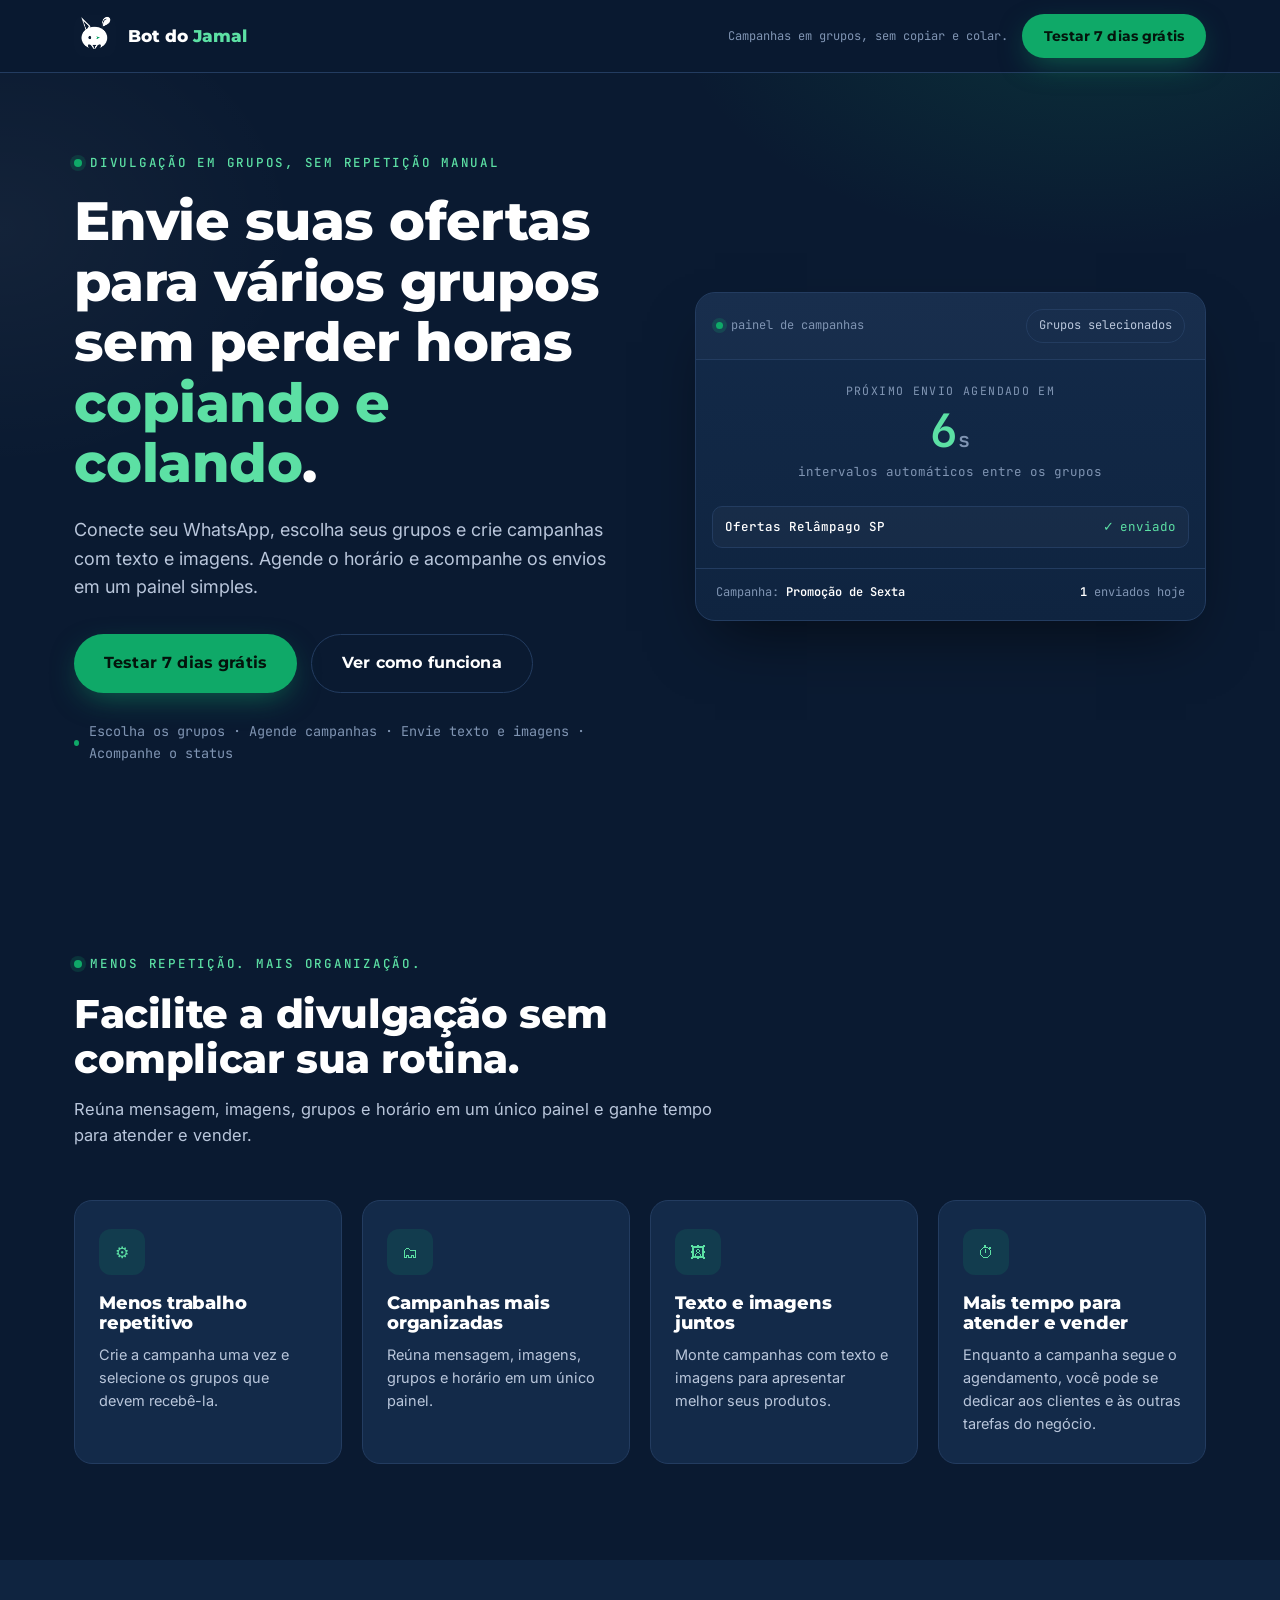
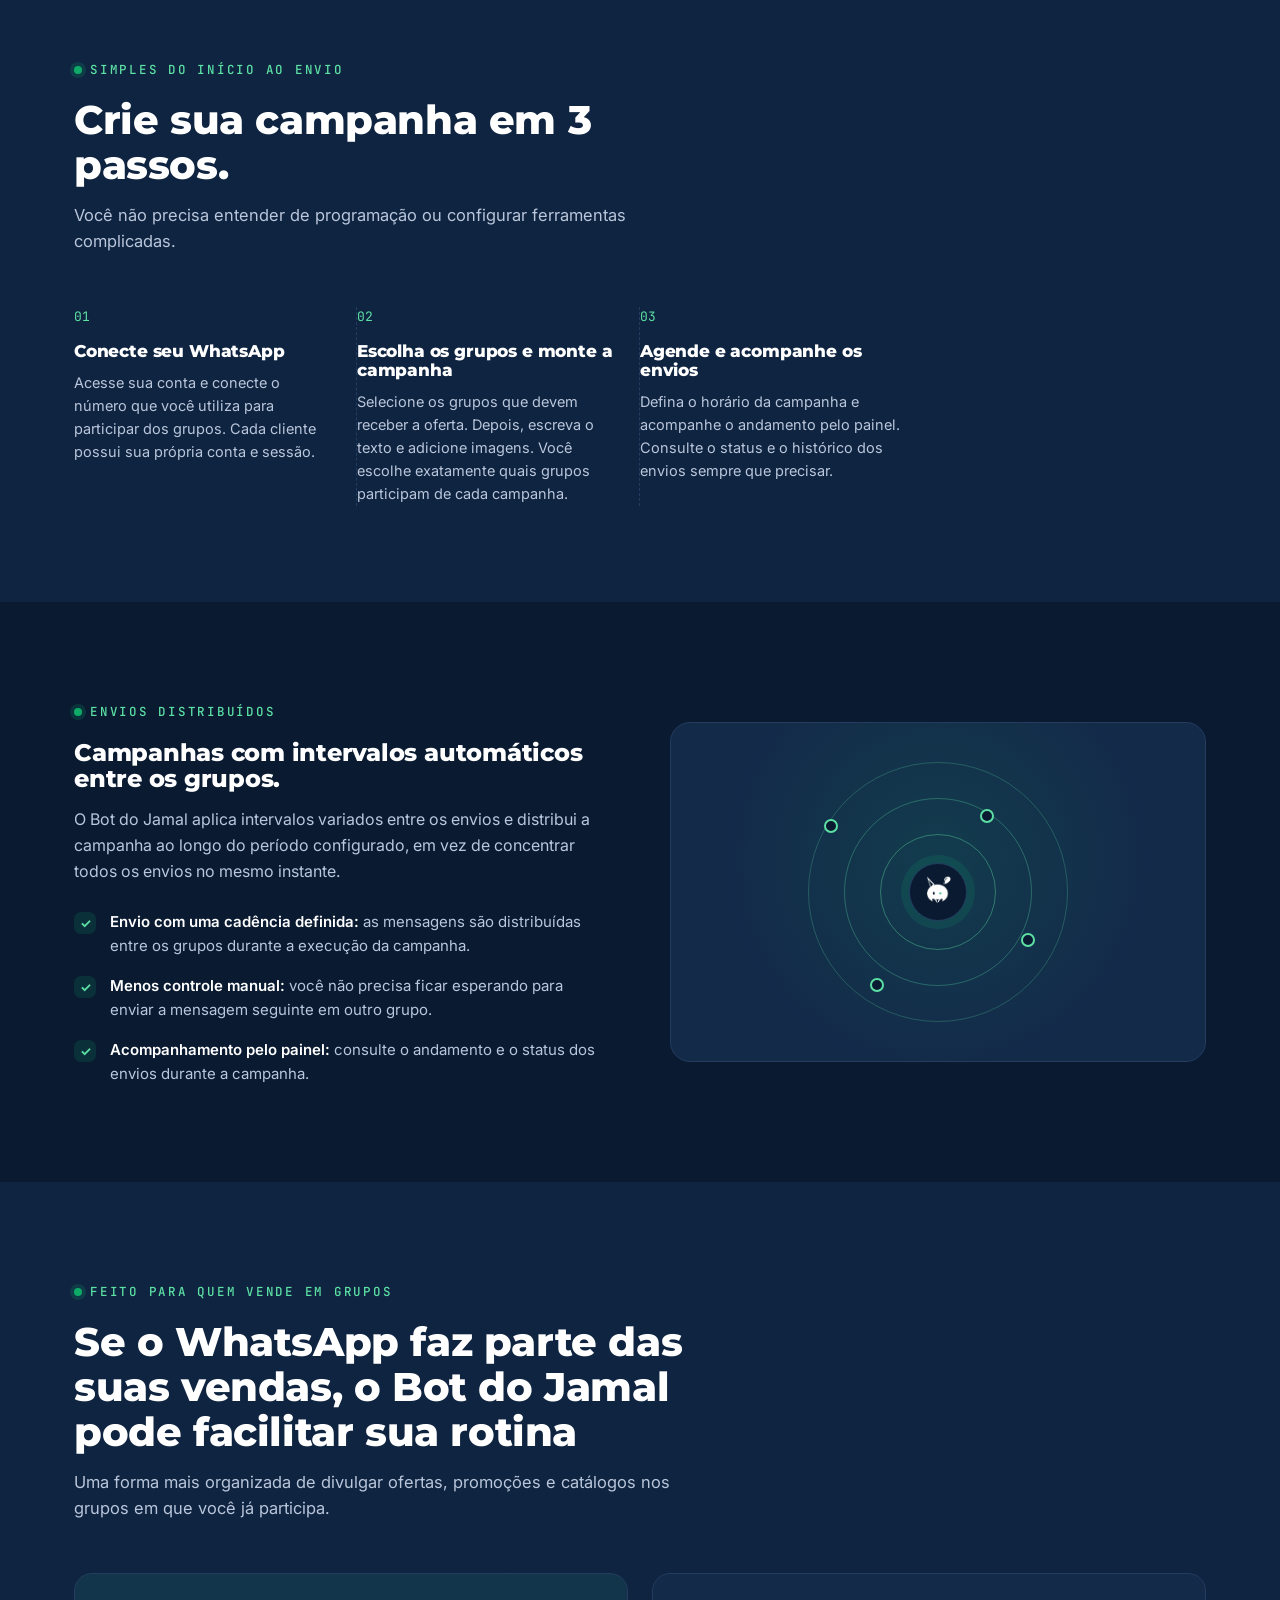
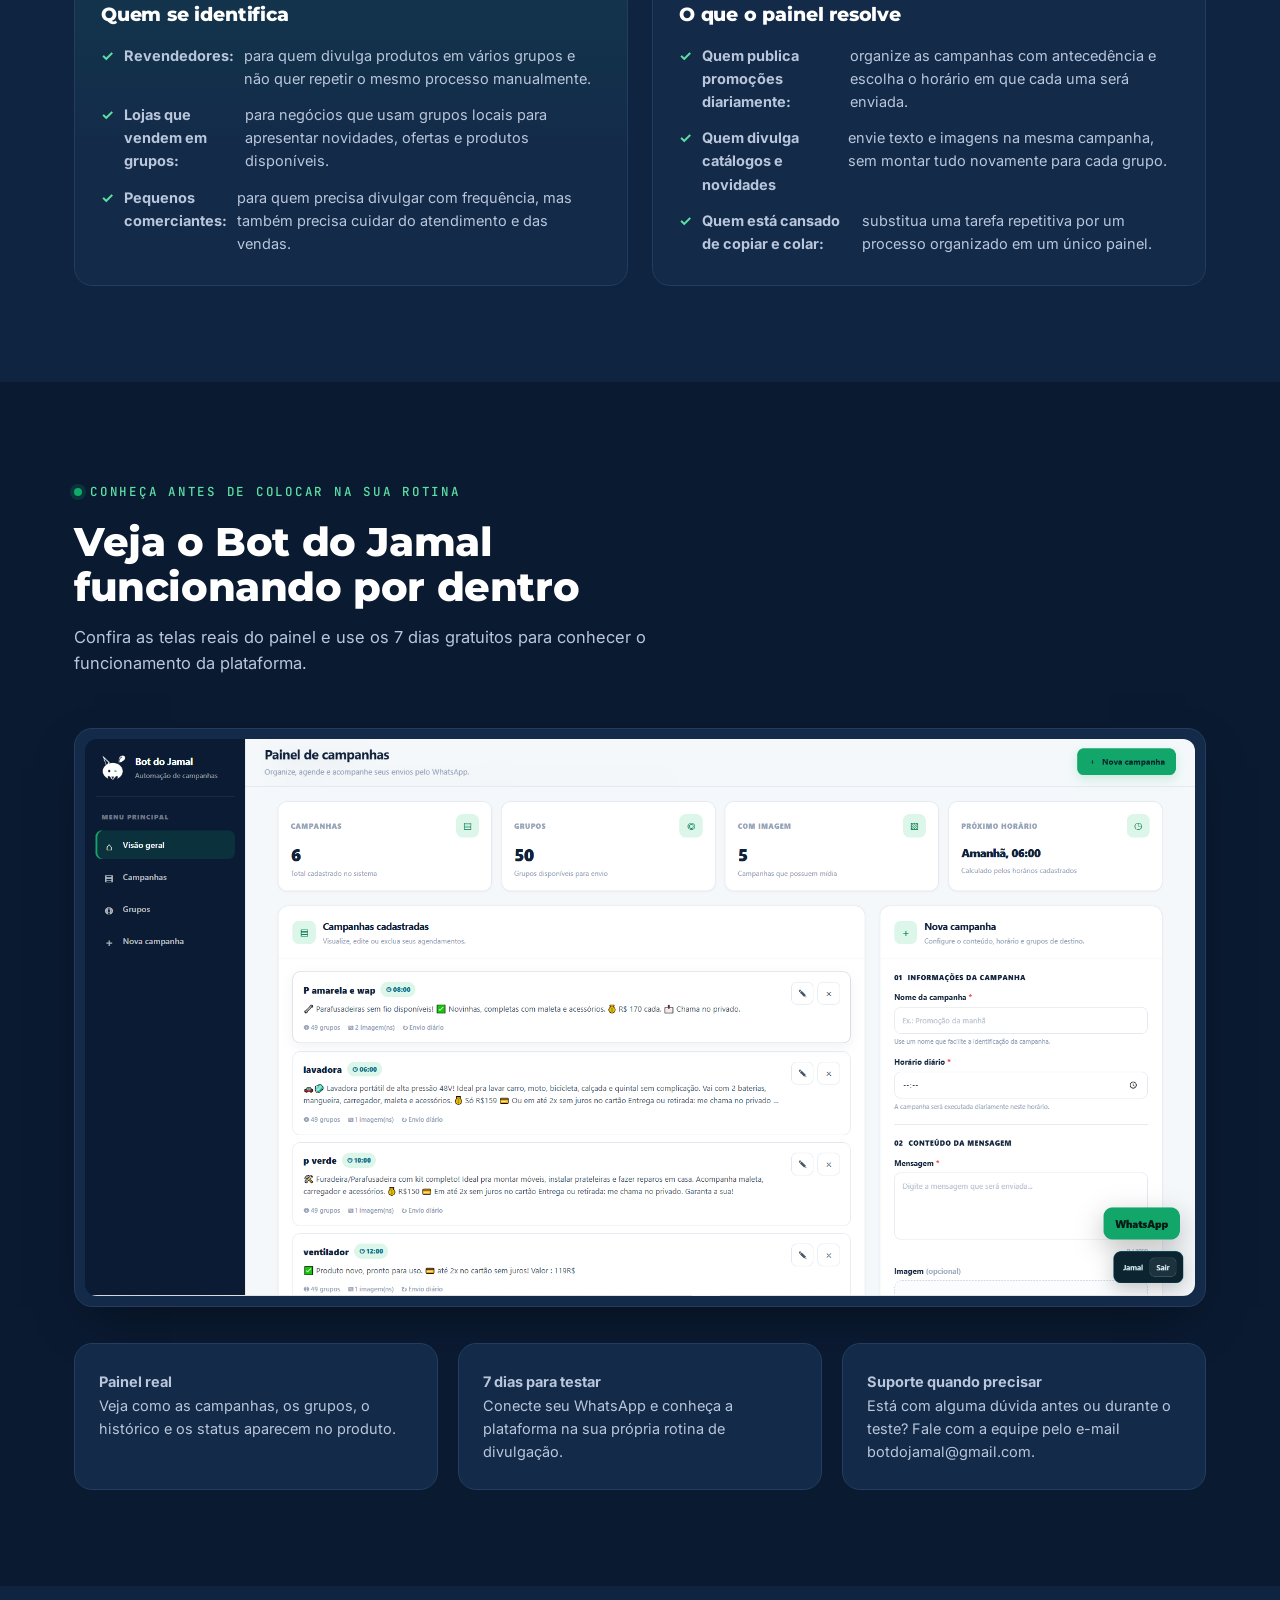
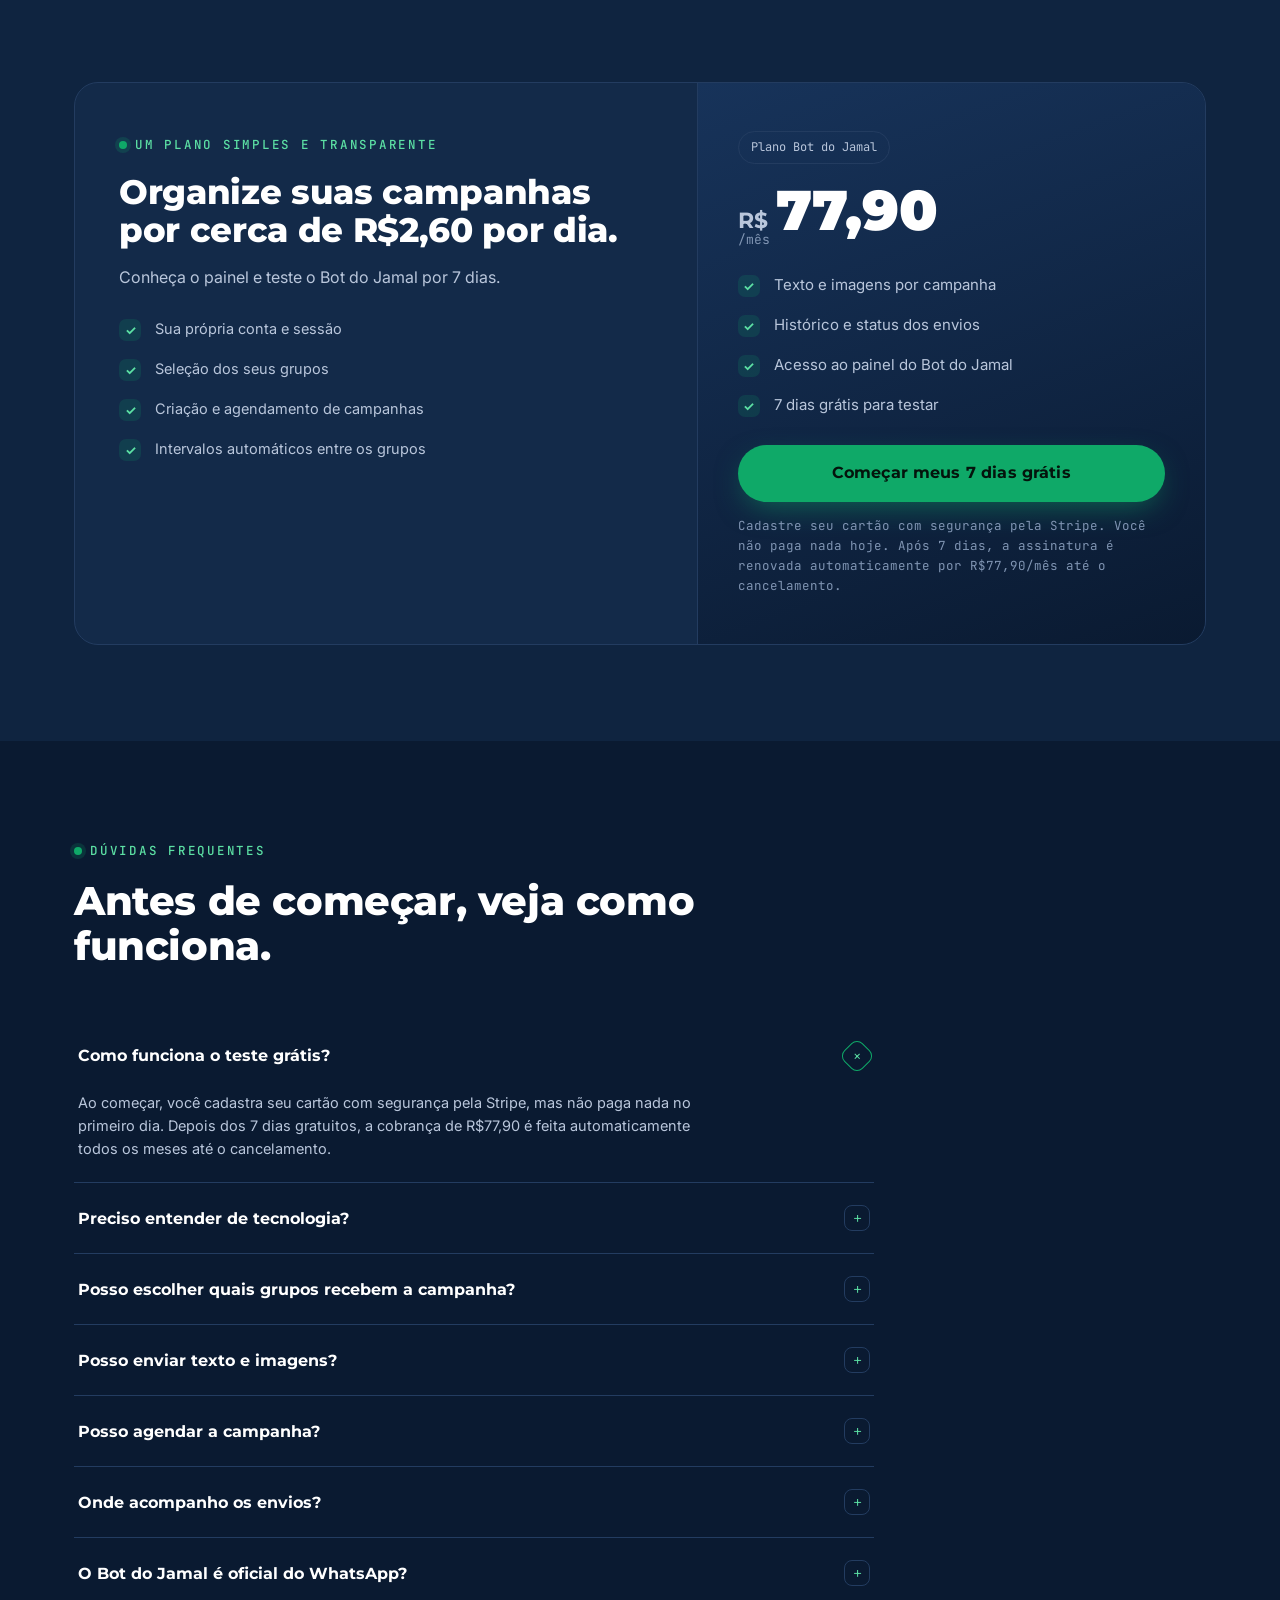
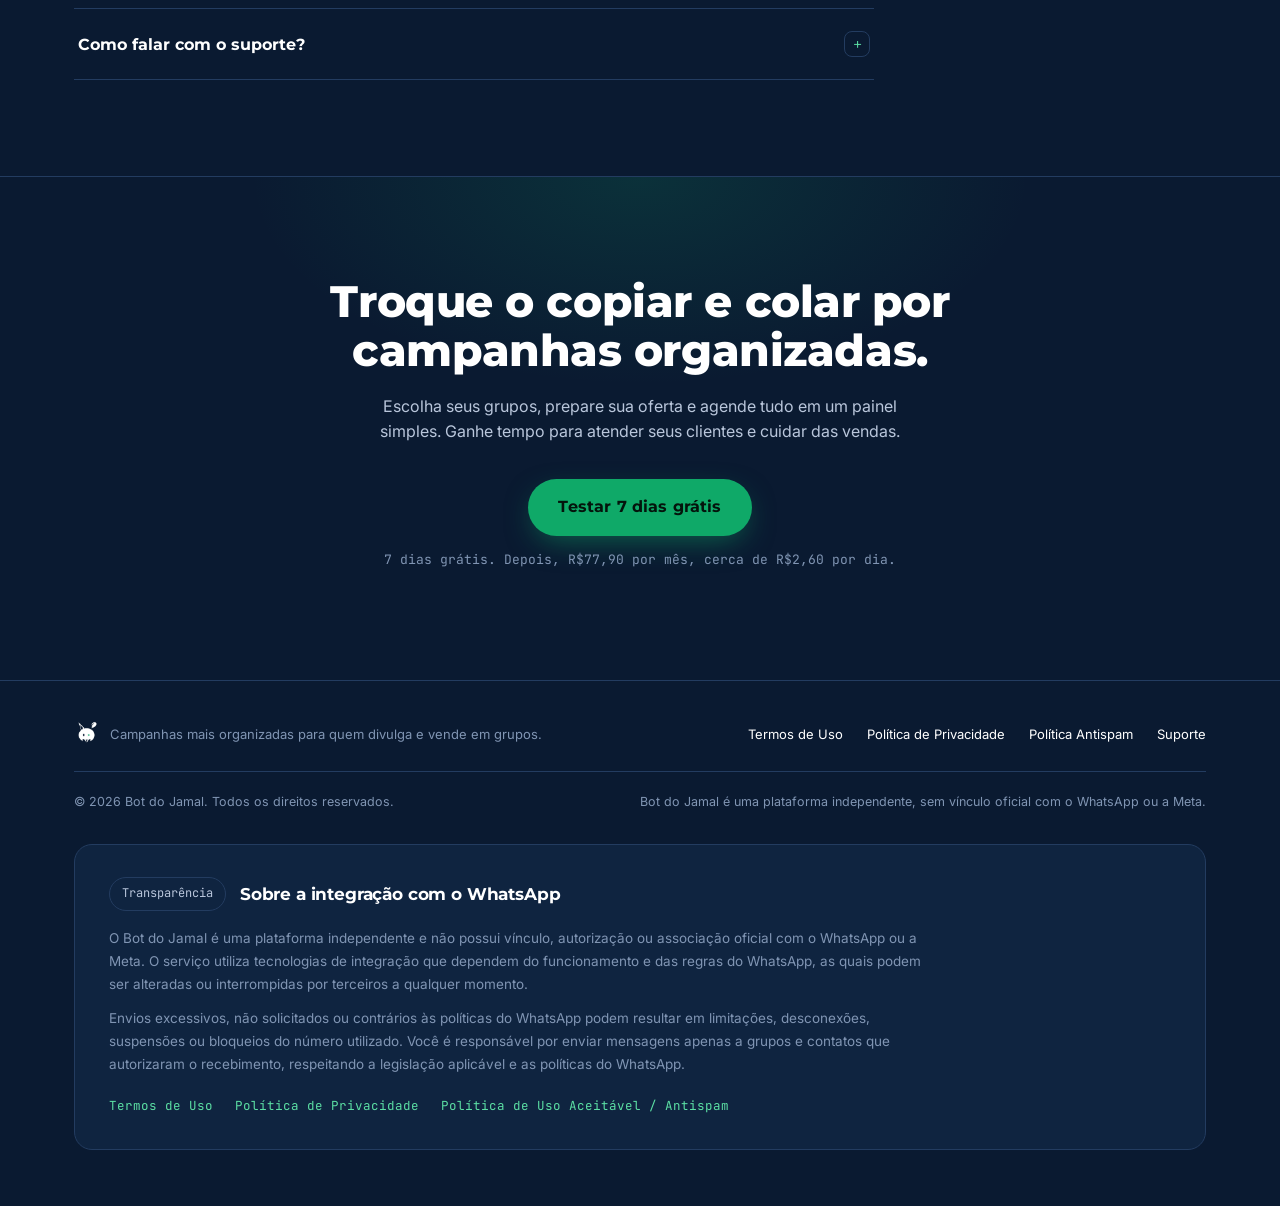
==== commit e35e2170: "Atualiza landing para Stripe" ====
--- a/index.html
+++ b/index.html
@@ -832,7 +832,7 @@
   <div class="wrap hero-grid">
     <div>
       <div class="eyebrow">Divulgação em grupos, sem repetição manual</div>
-      <h1>Sua empresa não pode parar porque você está ocupado enviando mensagens <span class="hl">manualmente</span>.</h1>
+      <h1>Envie suas ofertas para vários grupos sem perder horas <span class="hl">copiando e colando</span>.</h1>
       <p class="lead">Conecte seu WhatsApp, escolha seus grupos e crie campanhas com texto e imagens. Agende o horário e acompanhe os envios em um painel simples.</p>
       <div class="hero-ctas">
         <a href="https://botdojamal.duckdns.org/assinar" class="btn btn-primary">Testar 7 dias grátis</a>
@@ -1005,7 +1005,7 @@
         <p><b>7 dias para testar</b><br>Conecte seu WhatsApp e conheça a plataforma na sua própria rotina de divulgação.</p>
       </div>
       <div class="testi">
-        <p><b>Suporte quando precisar</b><br>Está com alguma dúvida antes ou durante o teste? Fale com o suporte pelo contato @botdojamal.</p>
+        <p><b>Suporte quando precisar</b><br>Está com alguma dúvida antes ou durante o teste? Fale com a equipe pelo e-mail botdojamal@gmail.com.</p>
       </div>
     </div>
   </div>
@@ -1042,7 +1042,7 @@
           <li><span class="chk">✓</span><span>7 dias grátis para testar</span></li>
         </ul>
         <a href="https://botdojamal.duckdns.org/assinar" class="btn btn-primary btn-block" id="ctaComprar">Começar meus 7 dias grátis</a>
-        <div class="offer-guarantee">Autorize no Mercado Pago sem cobrança hoje. Após 7 dias, a assinatura é renovada automaticamente por R$77,90/mês até o cancelamento.</div>
+        <div class="offer-guarantee">Cadastre seu cartão com segurança pela Stripe. Você não paga nada hoje. Após 7 dias, a assinatura é renovada automaticamente por R$77,90/mês até o cancelamento.</div>
       </div>
     </div>
   </div>
@@ -1058,7 +1058,7 @@
     <div class="faq">
       <div class="faq-item open">
         <button type="button" class="faq-q"><span>Como funciona o teste grátis?</span><span class="plus">+</span></button>
-        <div class="faq-a"><p>Ao começar, você autoriza a assinatura com segurança no Mercado Pago, mas não paga nada no primeiro dia. Depois dos 7 dias gratuitos, a cobrança de R$77,90 é feita automaticamente todos os meses até o cancelamento.</p></div>
+        <div class="faq-a"><p>Ao começar, você cadastra seu cartão com segurança pela Stripe, mas não paga nada no primeiro dia. Depois dos 7 dias gratuitos, a cobrança de R$77,90 é feita automaticamente todos os meses até o cancelamento.</p></div>
       </div>
       <div class="faq-item">
         <button type="button" class="faq-q"><span>Preciso entender de tecnologia?</span><span class="plus">+</span></button>
@@ -1086,7 +1086,7 @@
       </div>
       <div class="faq-item">
         <button type="button" class="faq-q"><span>Como falar com o suporte?</span><span class="plus">+</span></button>
-        <div class="faq-a"><p>Fale pelo contato @botdojamal.</p></div>
+        <div class="faq-a"><p>Fale com a equipe pelo e-mail botdojamal@gmail.com.</p></div>
       </div>
     </div>
   </div>
@@ -1114,12 +1114,12 @@
       <a href="termos.html">Termos de Uso</a>
       <a href="privacidade.html">Política de Privacidade</a>
       <a href="antispam.html">Política Antispam</a>
-      <a href="mailto:suporte@botdojamal.com.br?subject=Suporte%20-%20Bot%20do%20Jamal">Suporte</a>
+      <a href="mailto:botdojamal@gmail.com?subject=Suporte%20-%20Bot%20do%20Jamal">Suporte</a>
     </div>
     </div>
     <div class="foot-inner">
       <span>© <span id="year"></span> Bot do Jamal. Todos os direitos reservados.</span>
-      <p>Bot do Jamal e uma plataforma independente, sem vinculo oficial com o WhatsApp ou a Meta.</p>
+      <p>Bot do Jamal é uma plataforma independente, sem vínculo oficial com o WhatsApp ou a Meta.</p>
     </div>
   </div>
 </footer>
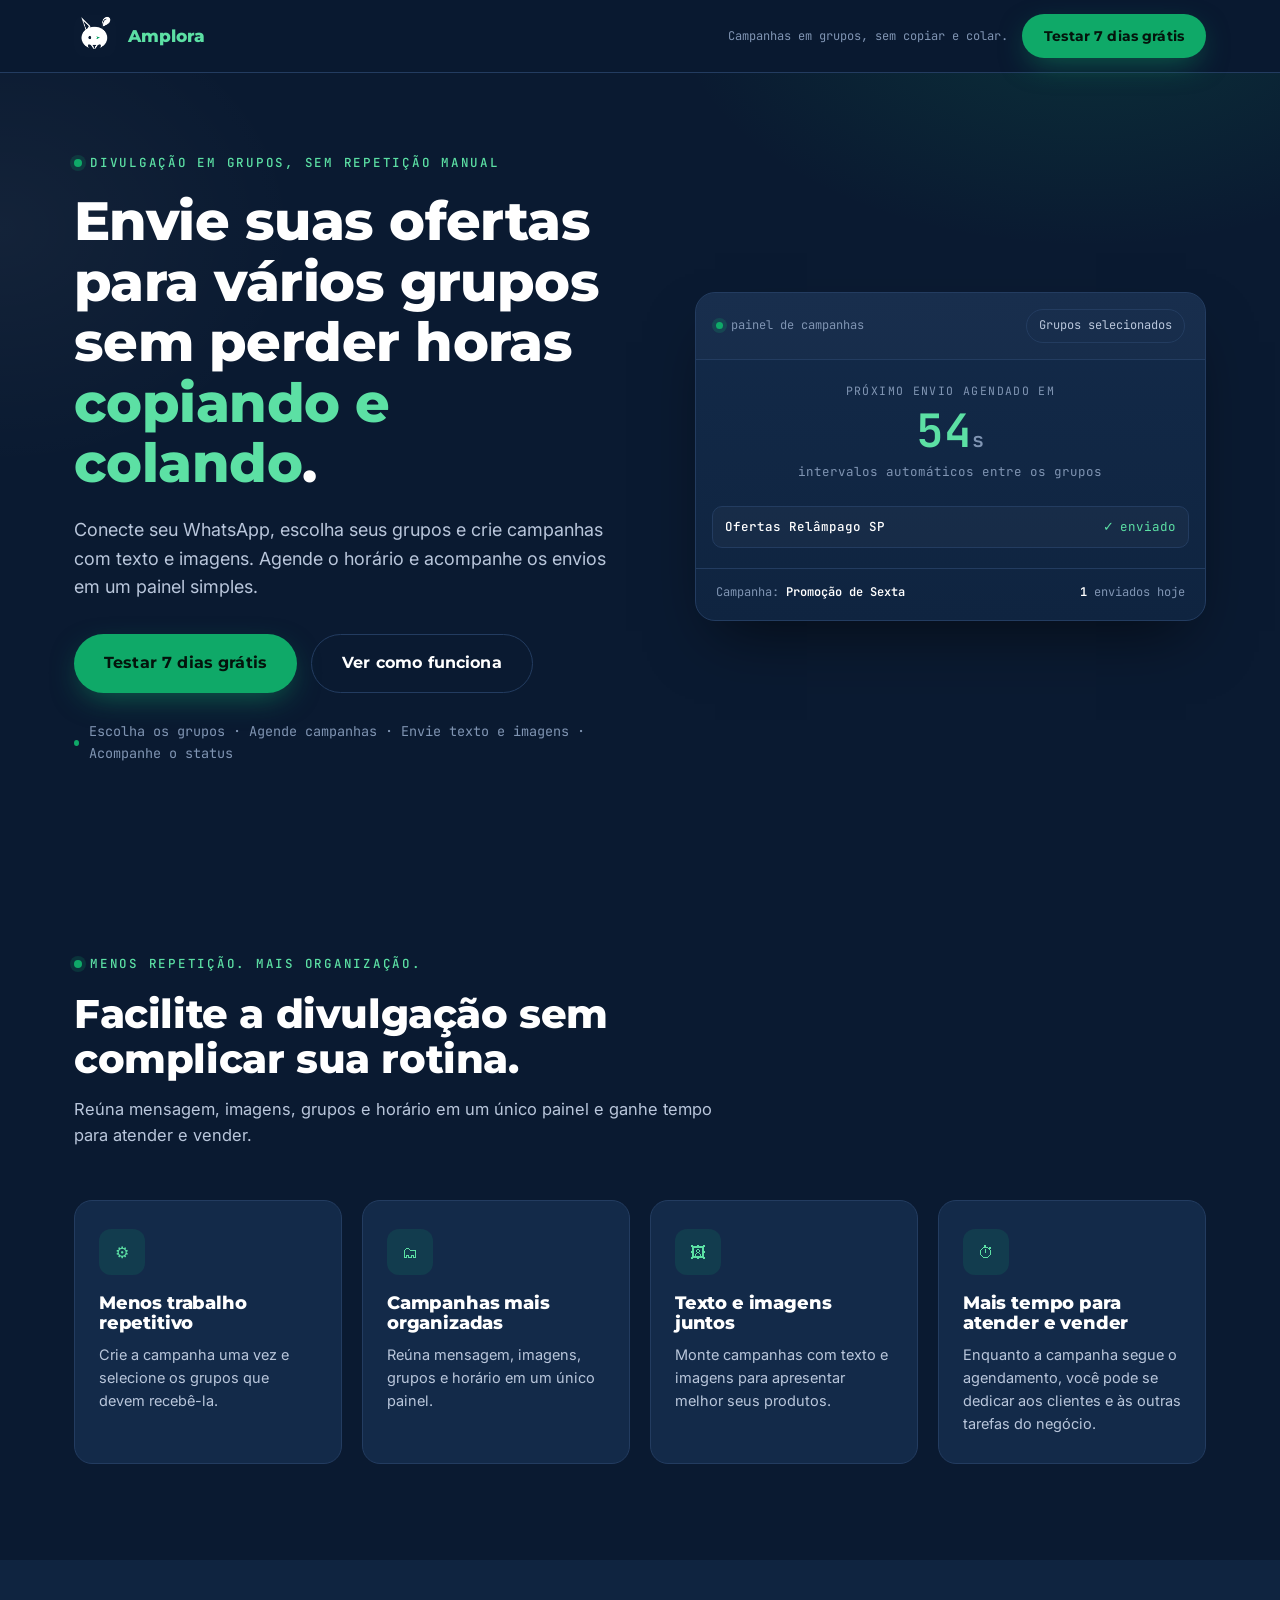
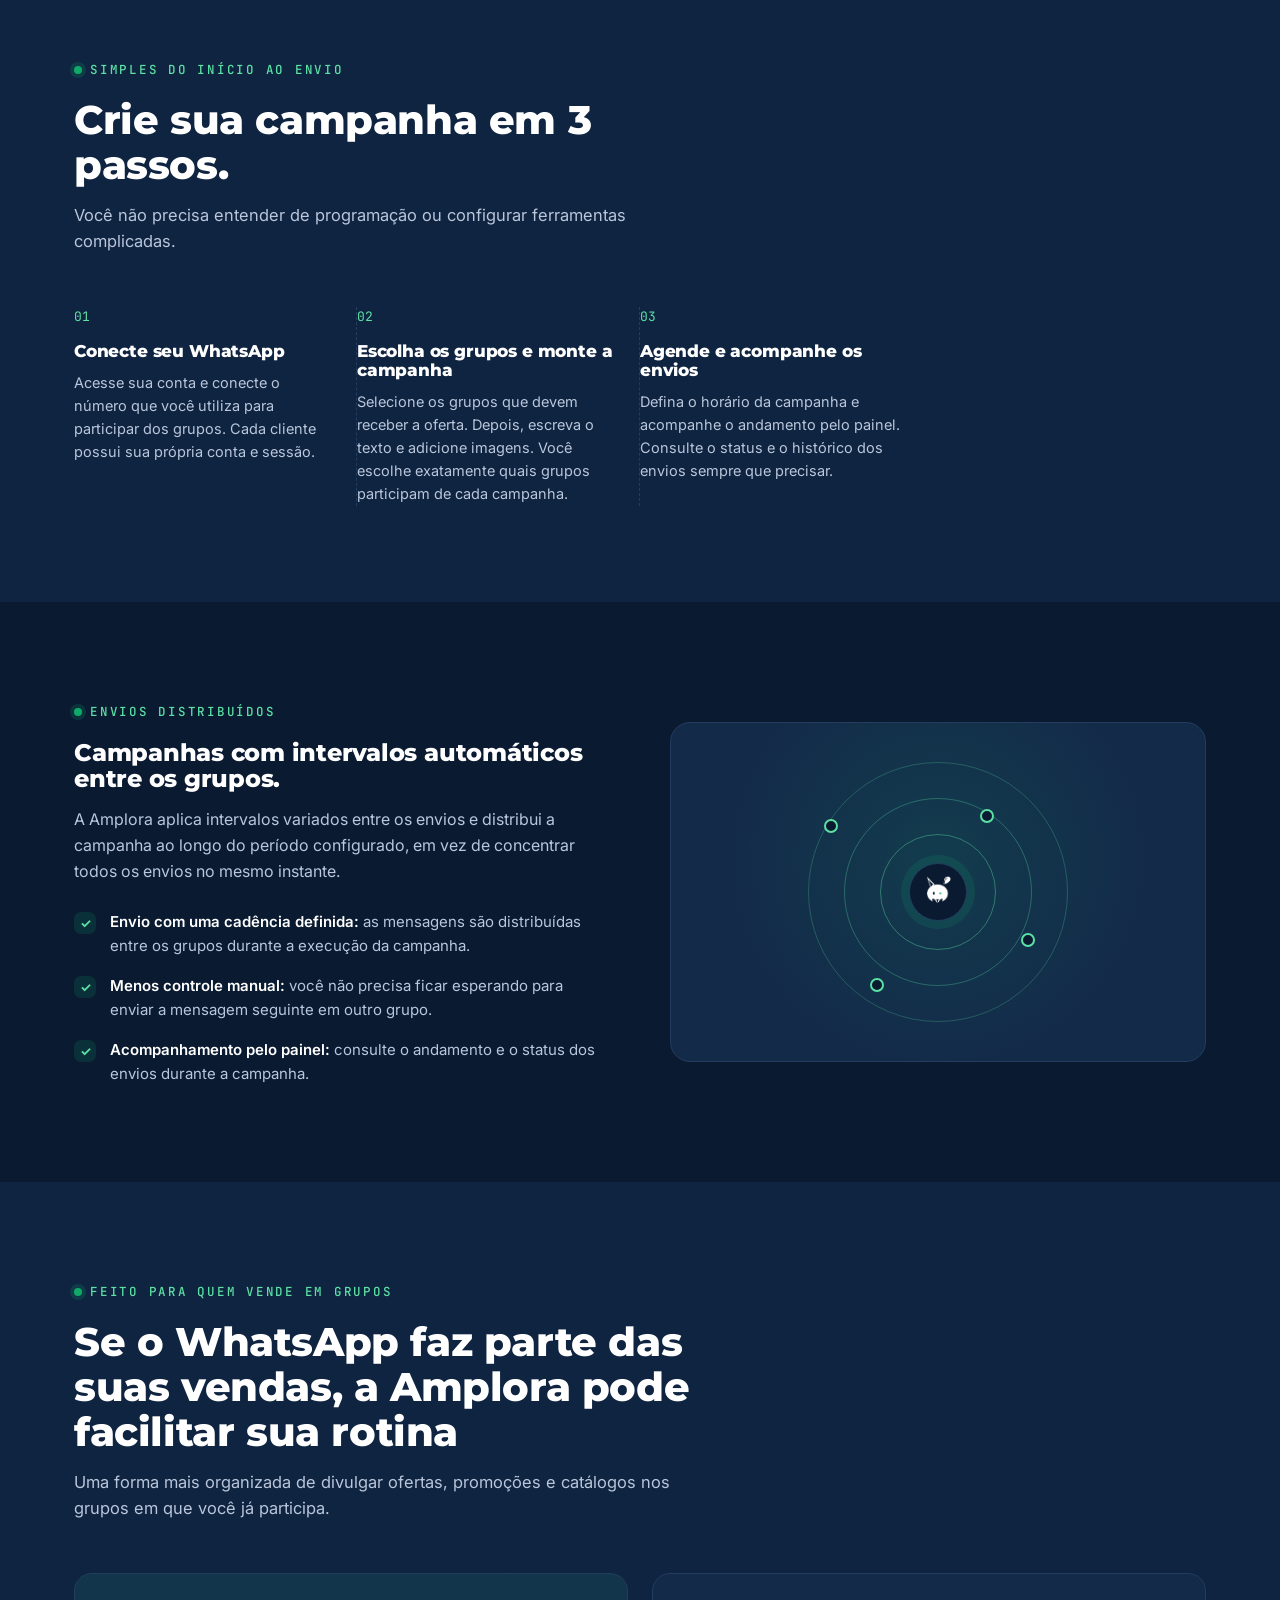
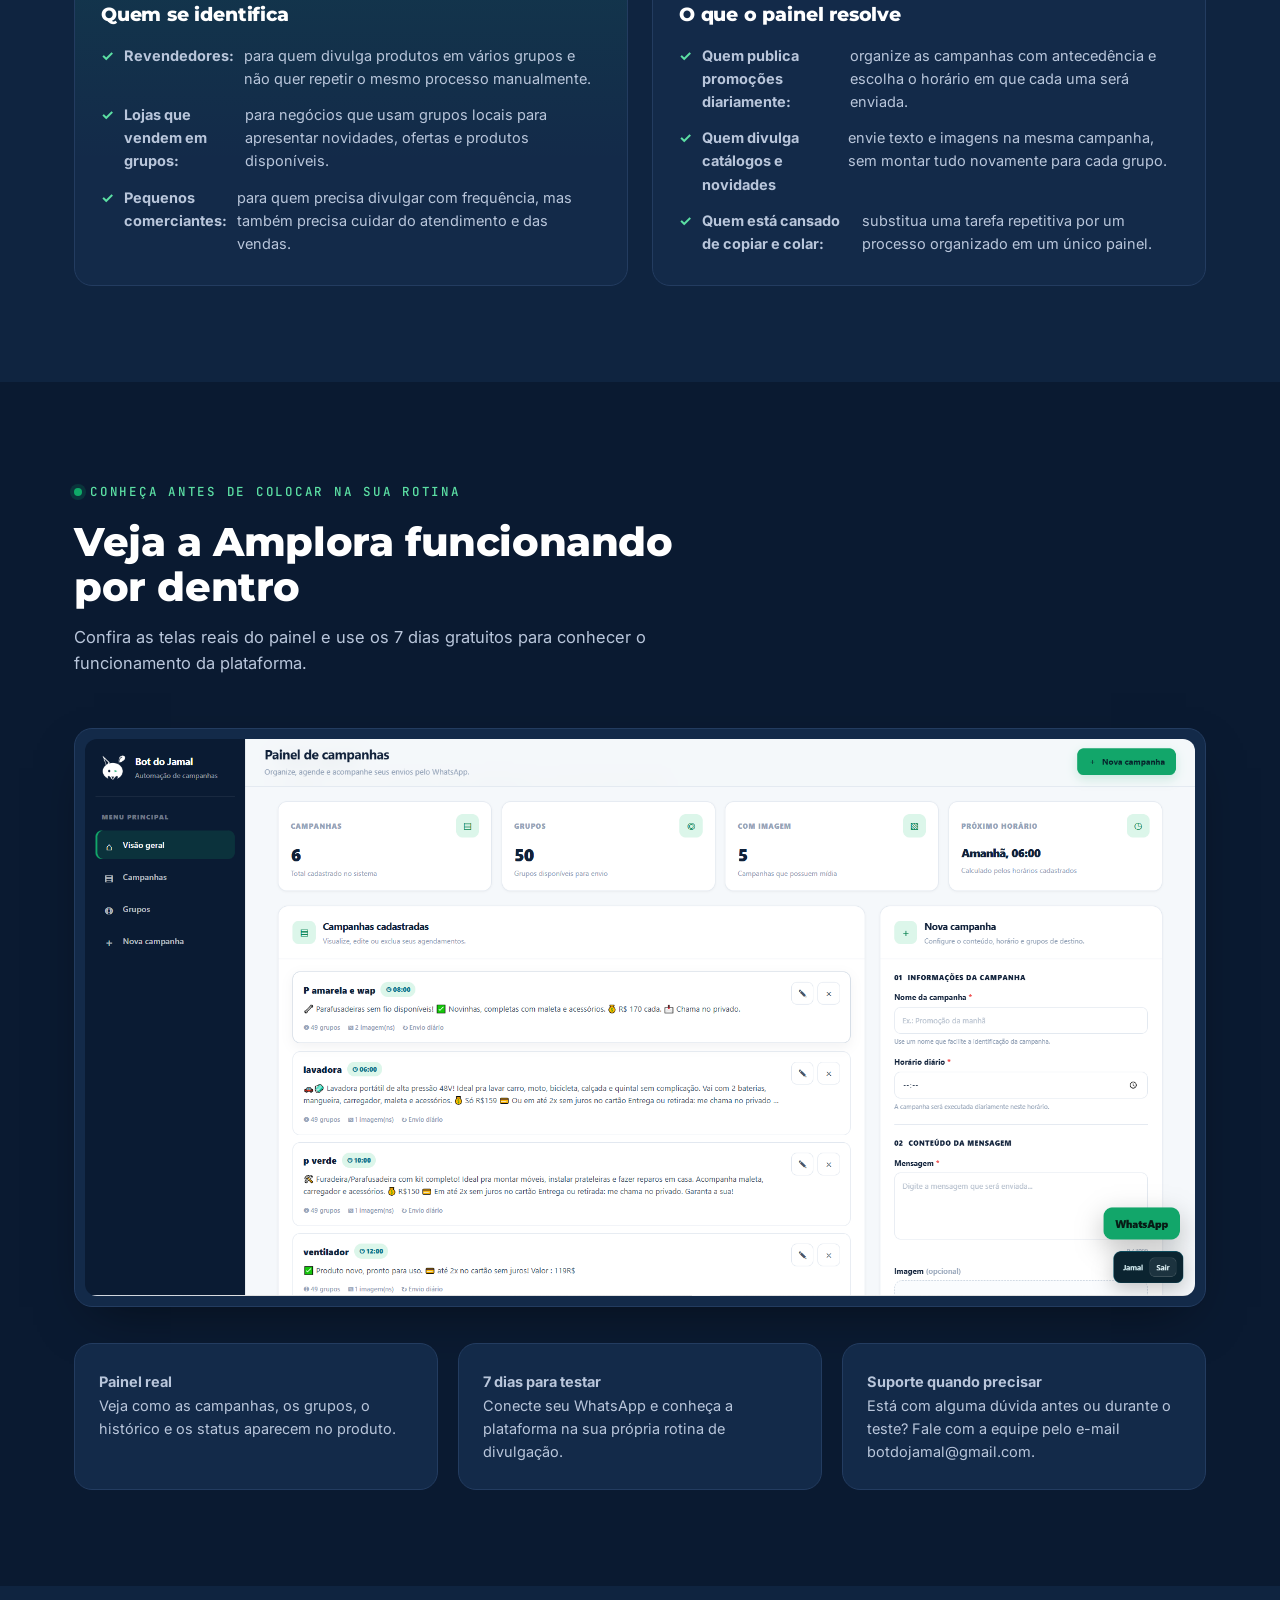
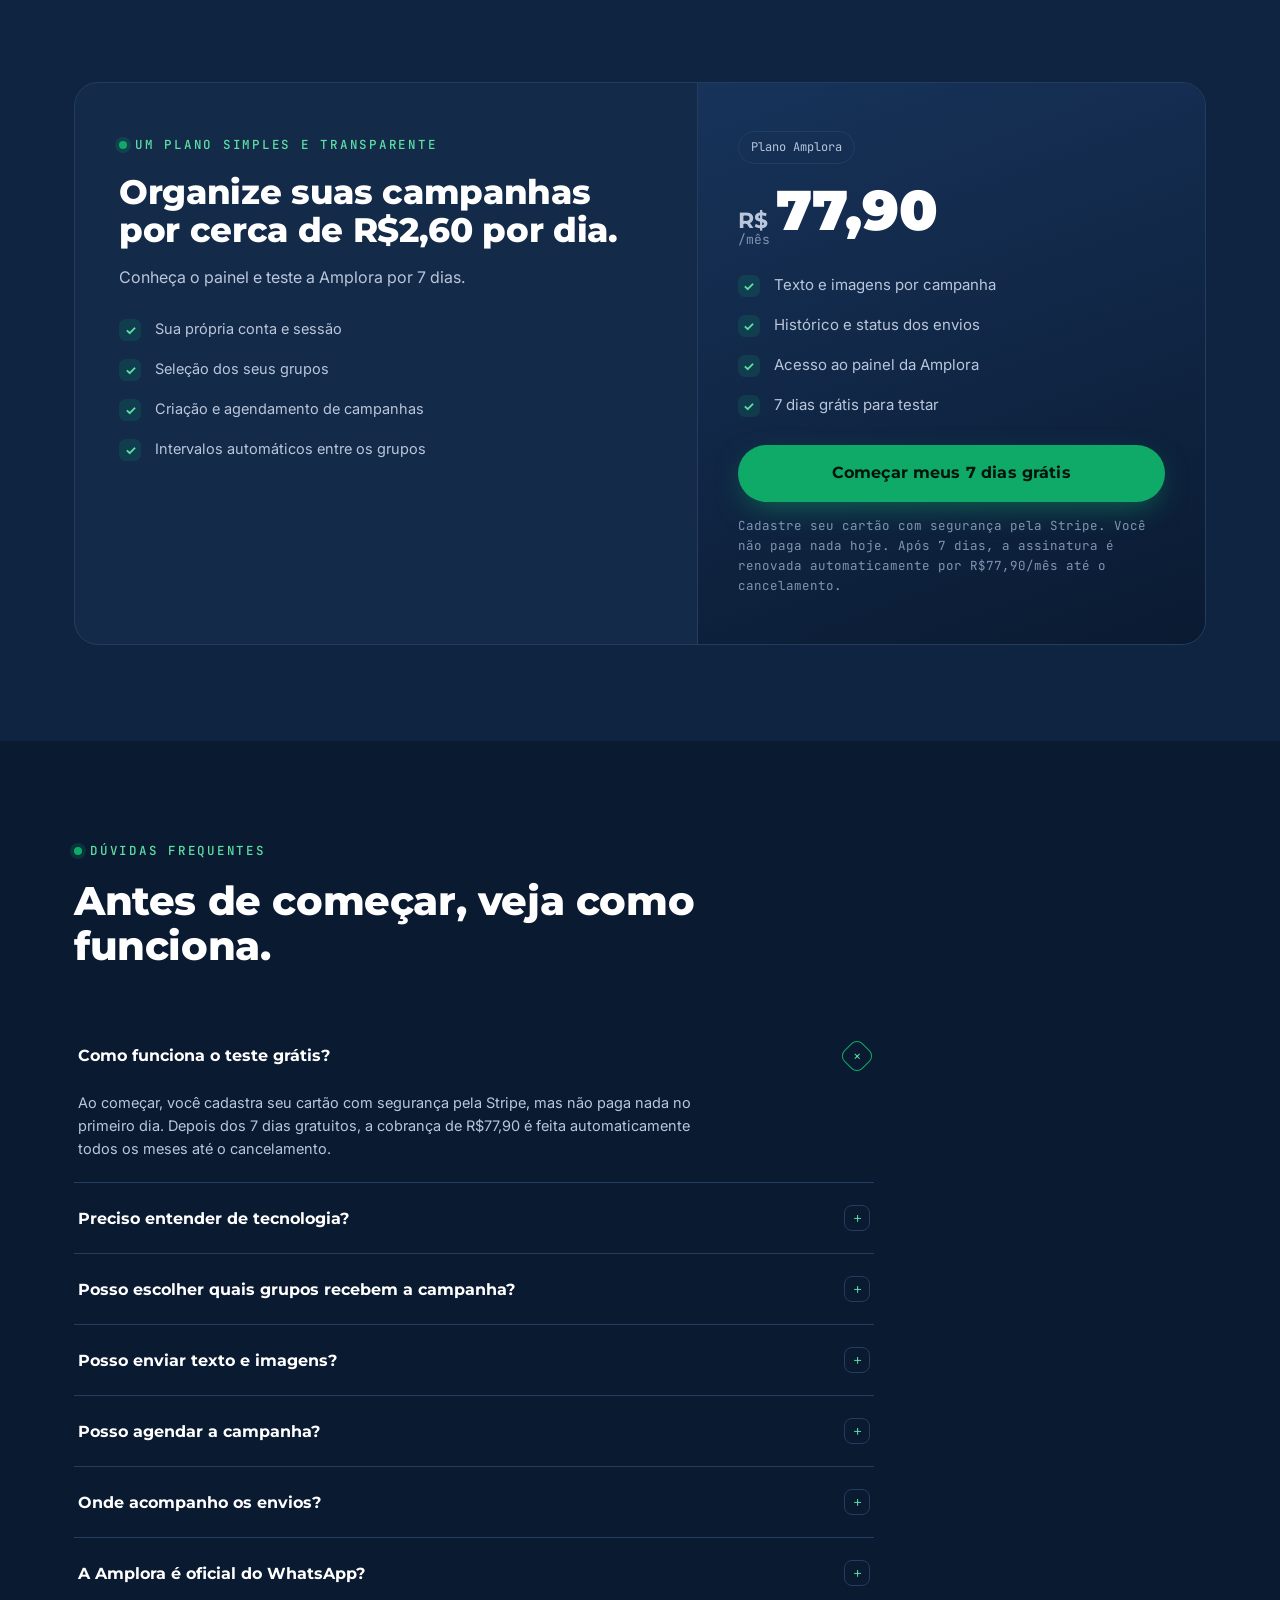
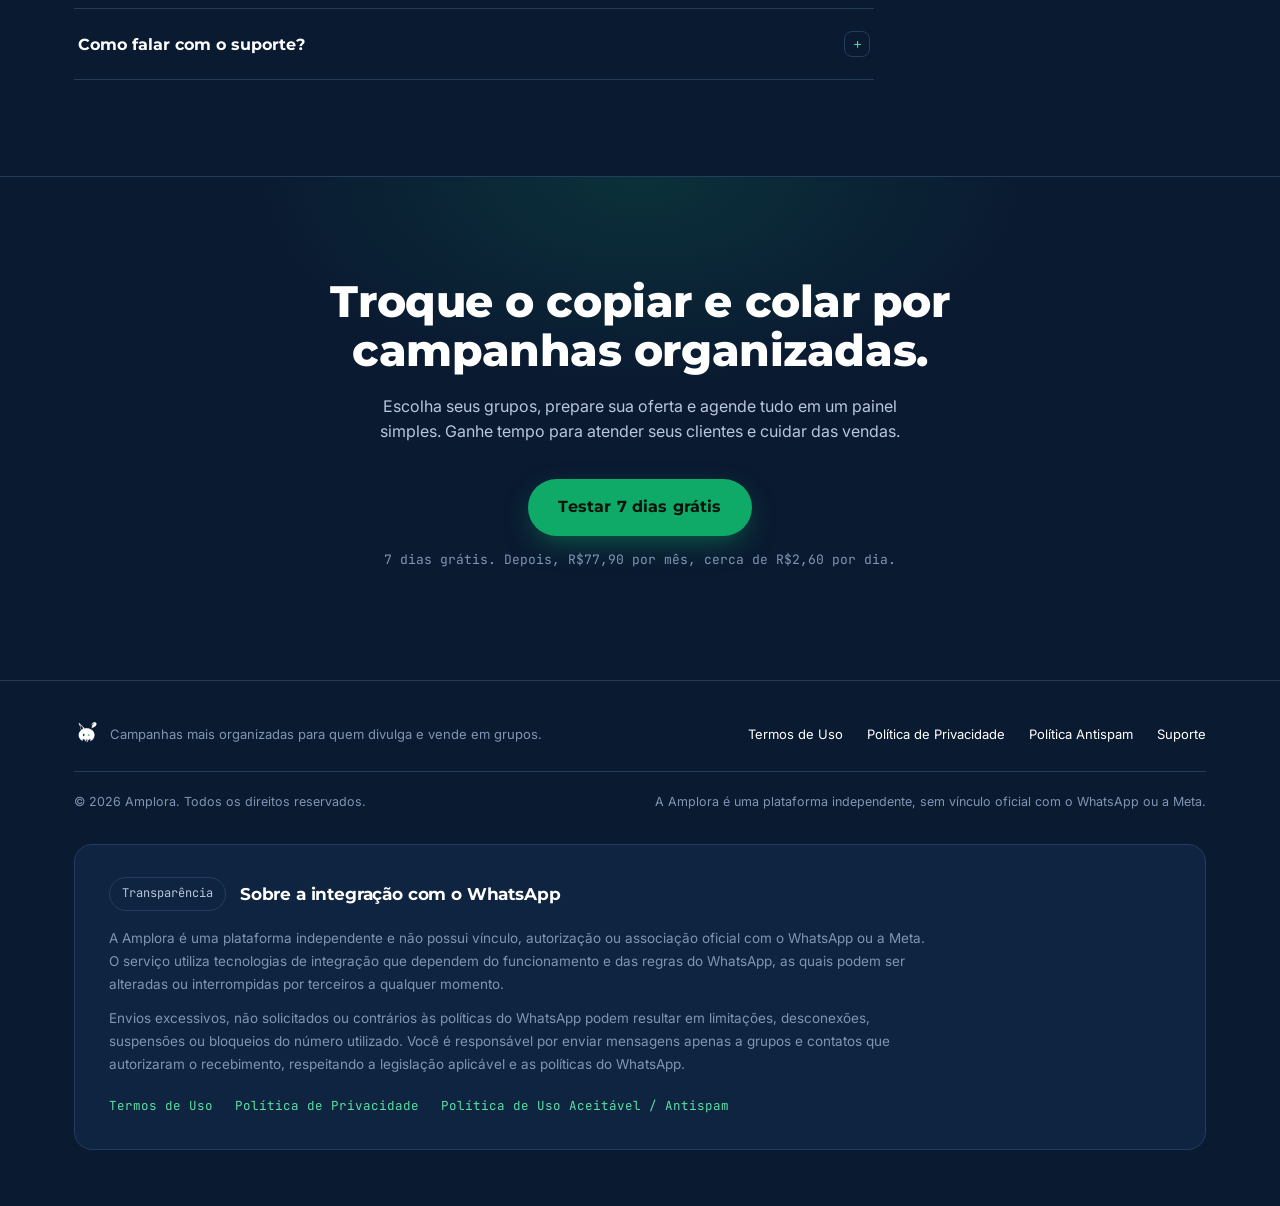
==== commit 52d74ed7: "mudar pra amplora" ====
--- a/index.html
+++ b/index.html
@@ -3,24 +3,24 @@
 <head>
 <meta charset="UTF-8">
 <meta name="viewport" content="width=device-width, initial-scale=1.0">
-<title>Bot do Jamal | Agende campanhas em grupos do WhatsApp</title>
+<title>Amplora | Campanhas em grupos do WhatsApp</title>
 <meta name="description" content="Crie e agende campanhas com texto e imagens para seus grupos do WhatsApp. Teste grátis por 7 dias. Depois, R$77,90 por mês.">
 <meta name="robots" content="index, follow">
 <meta name="theme-color" content="#0A1A31">
-<!-- Domínio ainda não publicado (ver roadmap, item 1). Atualize a URL abaixo quando botdojamal.com.br estiver no ar -->
-<link rel="canonical" href="https://botdojamal.com.br/">
+<!-- Endereço gratuito do MVP. Atualizar somente quando um domínio próprio for conectado. -->
+<link rel="canonical" href="https://bot-do-jamal-landing.vercel.app/">
 
 <!-- Open Graph / compartilhamento em redes sociais -->
 <meta property="og:type" content="website">
-<meta property="og:site_name" content="Bot do Jamal">
-<meta property="og:title" content="Bot do Jamal | Agende campanhas em grupos do WhatsApp">
+<meta property="og:site_name" content="Amplora">
+<meta property="og:title" content="Amplora | Campanhas em grupos do WhatsApp">
 <meta property="og:description" content="Crie e agende campanhas com texto e imagens para seus grupos do WhatsApp. Teste grátis por 7 dias. Depois, R$77,90 por mês.">
-<meta property="og:url" content="https://botdojamal.com.br/">
+<meta property="og:url" content="https://bot-do-jamal-landing.vercel.app/">
 <meta property="og:locale" content="pt_BR">
 <!-- Sugestão: gere uma imagem de compartilhamento 1200x630px (og:image) com a logo e o slogan antes de publicar -->
 
 <meta name="twitter:card" content="summary">
-<meta name="twitter:title" content="Bot do Jamal | Agende campanhas em grupos do WhatsApp">
+<meta name="twitter:title" content="Amplora | Campanhas em grupos do WhatsApp">
 <meta name="twitter:description" content="Crie e agende campanhas com texto e imagens para seus grupos do WhatsApp. Teste grátis por 7 dias.">
 
 <link rel="icon" type="image/jpeg" href="[data-uri]">
@@ -818,7 +818,7 @@
     <div class="brand">
       <!-- Logo enviado pelo cliente, embutido em base64 -->
       <img src="[data-uri]" alt="Bot do Jamal">
-      <span>Bot do <em>Jamal</em></span>
+      <span><em>Amplora</em></span>
     </div>
     <div class="nav-cta">
       <span class="nav-trust">Campanhas em grupos, sem copiar e colar.</span>
@@ -930,7 +930,7 @@
     <div>
       <div class="eyebrow">Envios distribuídos</div>
       <h2>Campanhas com intervalos automáticos entre os grupos.</h2>
-      <p style="color:var(--ice); margin-top:14px;">O Bot do Jamal aplica intervalos variados entre os envios e distribui a campanha ao longo do período configurado, em vez de concentrar todos os envios no mesmo instante.</p>
+      <p style="color:var(--ice); margin-top:14px;">A Amplora aplica intervalos variados entre os envios e distribui a campanha ao longo do período configurado, em vez de concentrar todos os envios no mesmo instante.</p>
       <ul class="diff-list">
         <li><span class="chk">✓</span><span><b>Envio com uma cadência definida:</b> as mensagens são distribuídas entre os grupos durante a execução da campanha.</span></li>
         <li><span class="chk">✓</span><span><b>Menos controle manual:</b> você não precisa ficar esperando para enviar a mensagem seguinte em outro grupo.</span></li>
@@ -958,7 +958,7 @@
   <div class="wrap">
     <div class="sec-head">
       <div class="eyebrow">Feito para quem vende em grupos</div>
-      <h2>Se o WhatsApp faz parte das suas vendas, o Bot do Jamal pode facilitar sua rotina</h2>
+      <h2>Se o WhatsApp faz parte das suas vendas, a Amplora pode facilitar sua rotina</h2>
       <p>Uma forma mais organizada de divulgar ofertas, promoções e catálogos nos grupos em que você já participa.</p>
     </div>
     <div class="fit-grid">
@@ -990,10 +990,10 @@
   <div class="wrap">
     <div class="sec-head">
       <div class="eyebrow">Conheça antes de colocar na sua rotina</div>
-      <h2>Veja o Bot do Jamal funcionando por dentro</h2>
+      <h2>Veja a Amplora funcionando por dentro</h2>
       <p>Confira as telas reais do painel e use os 7 dias gratuitos para conhecer o funcionamento da plataforma.</p>
     </div>
-    <!-- Print real do painel do Bot do Jamal -->
+    <!-- Print real do painel da Amplora -->
     <div class="photo-real">
       <img src="[data-uri]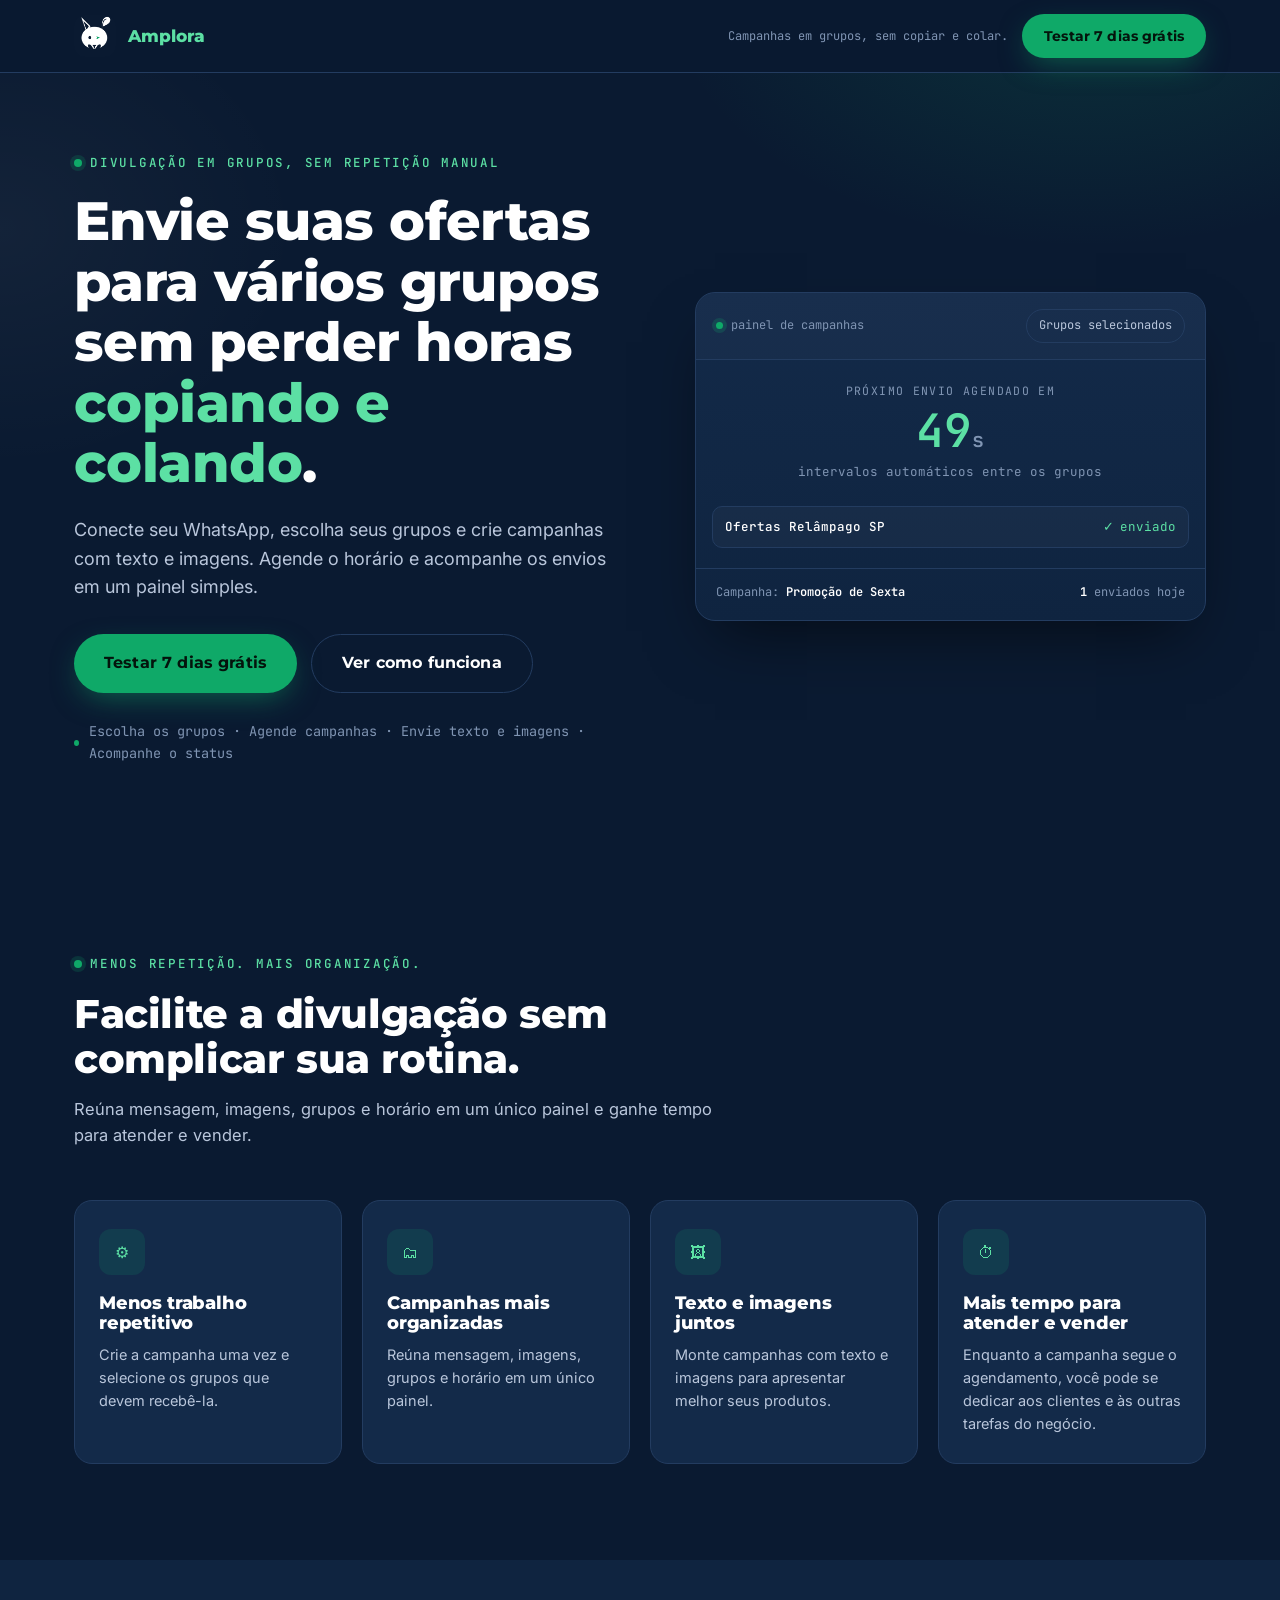
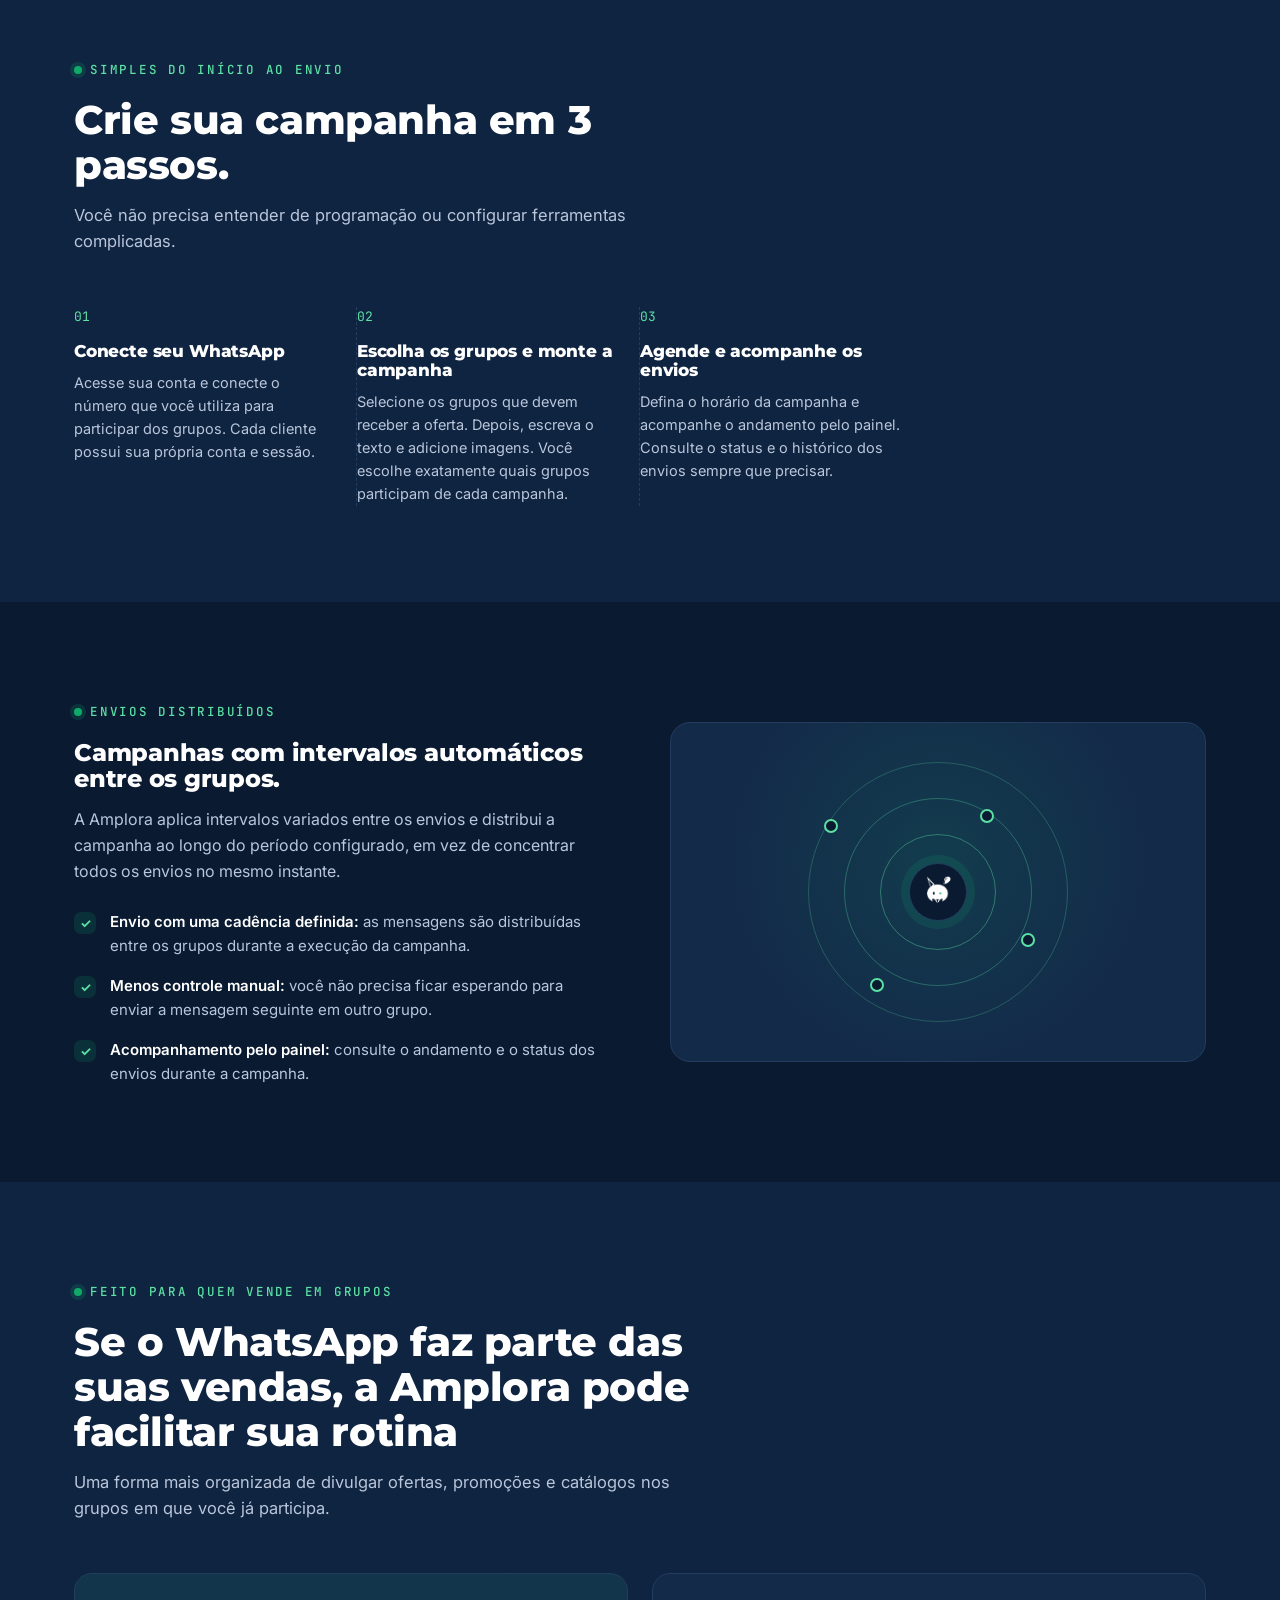
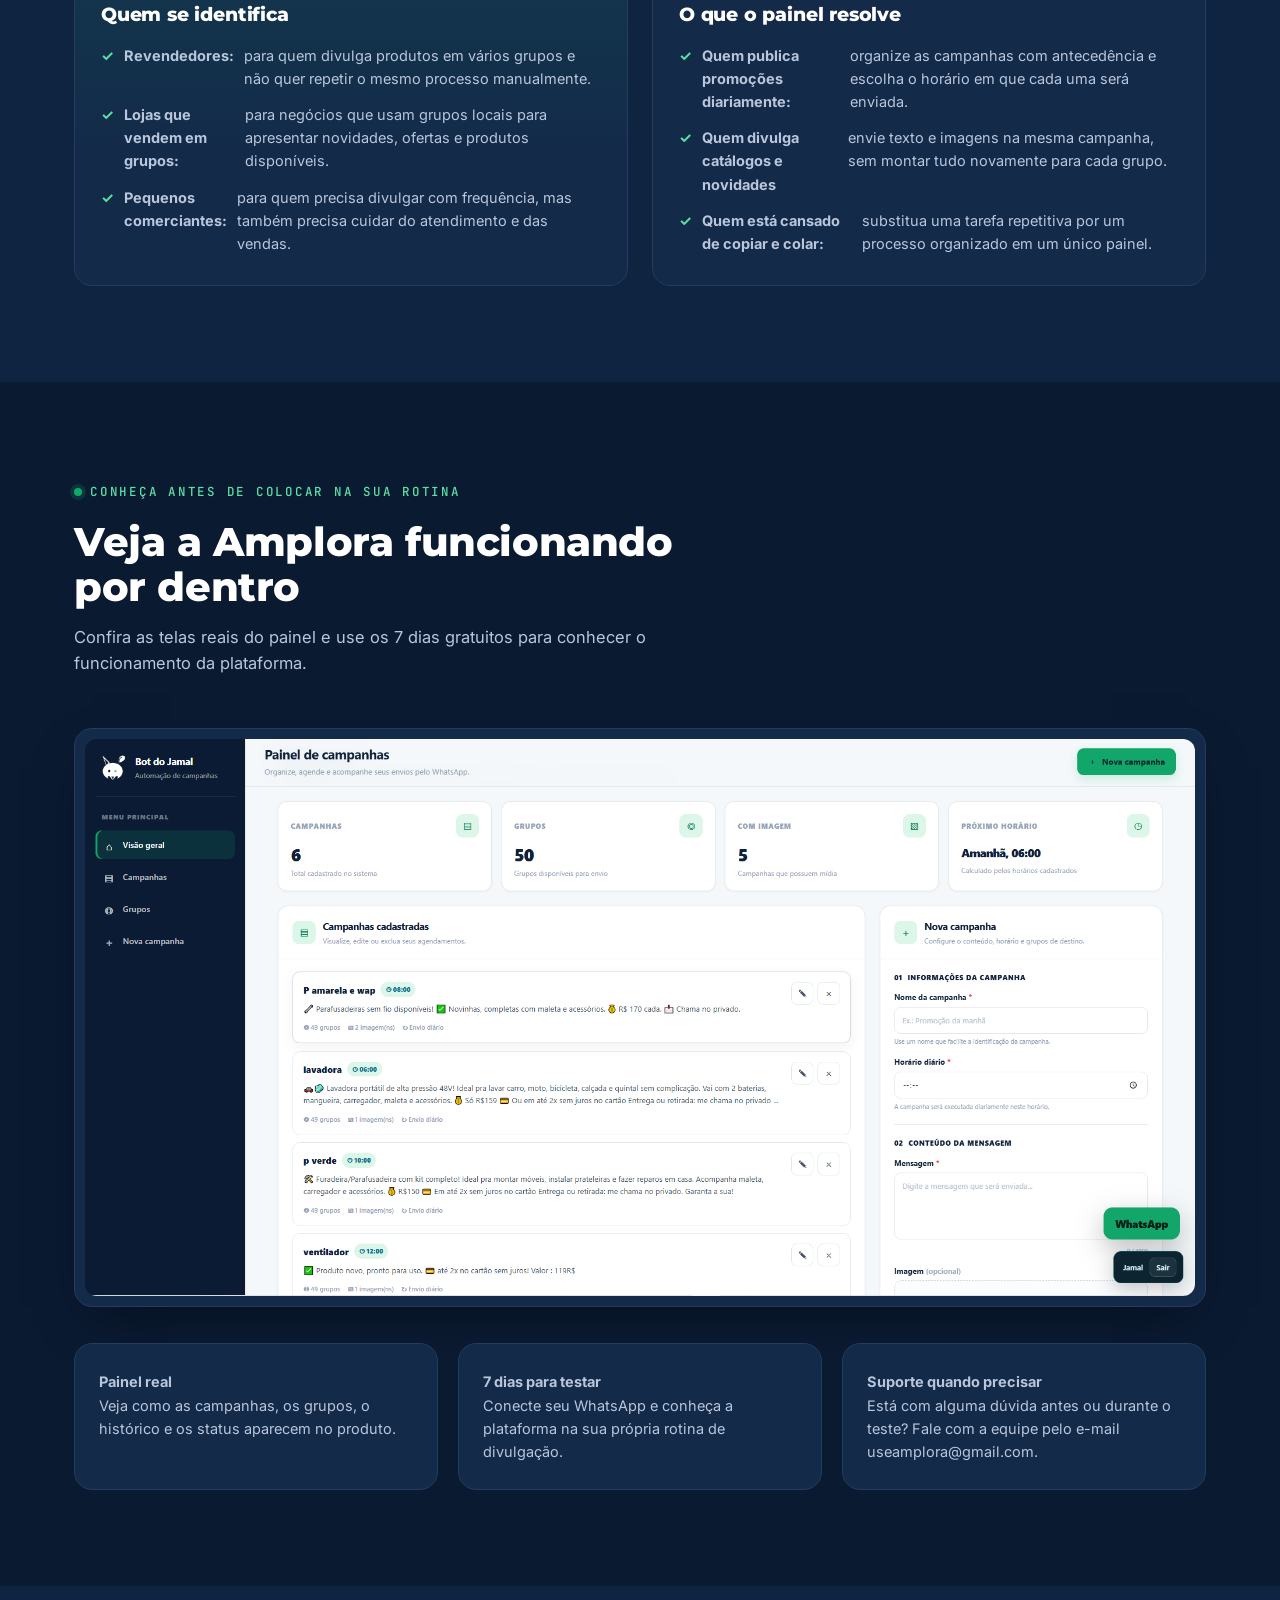
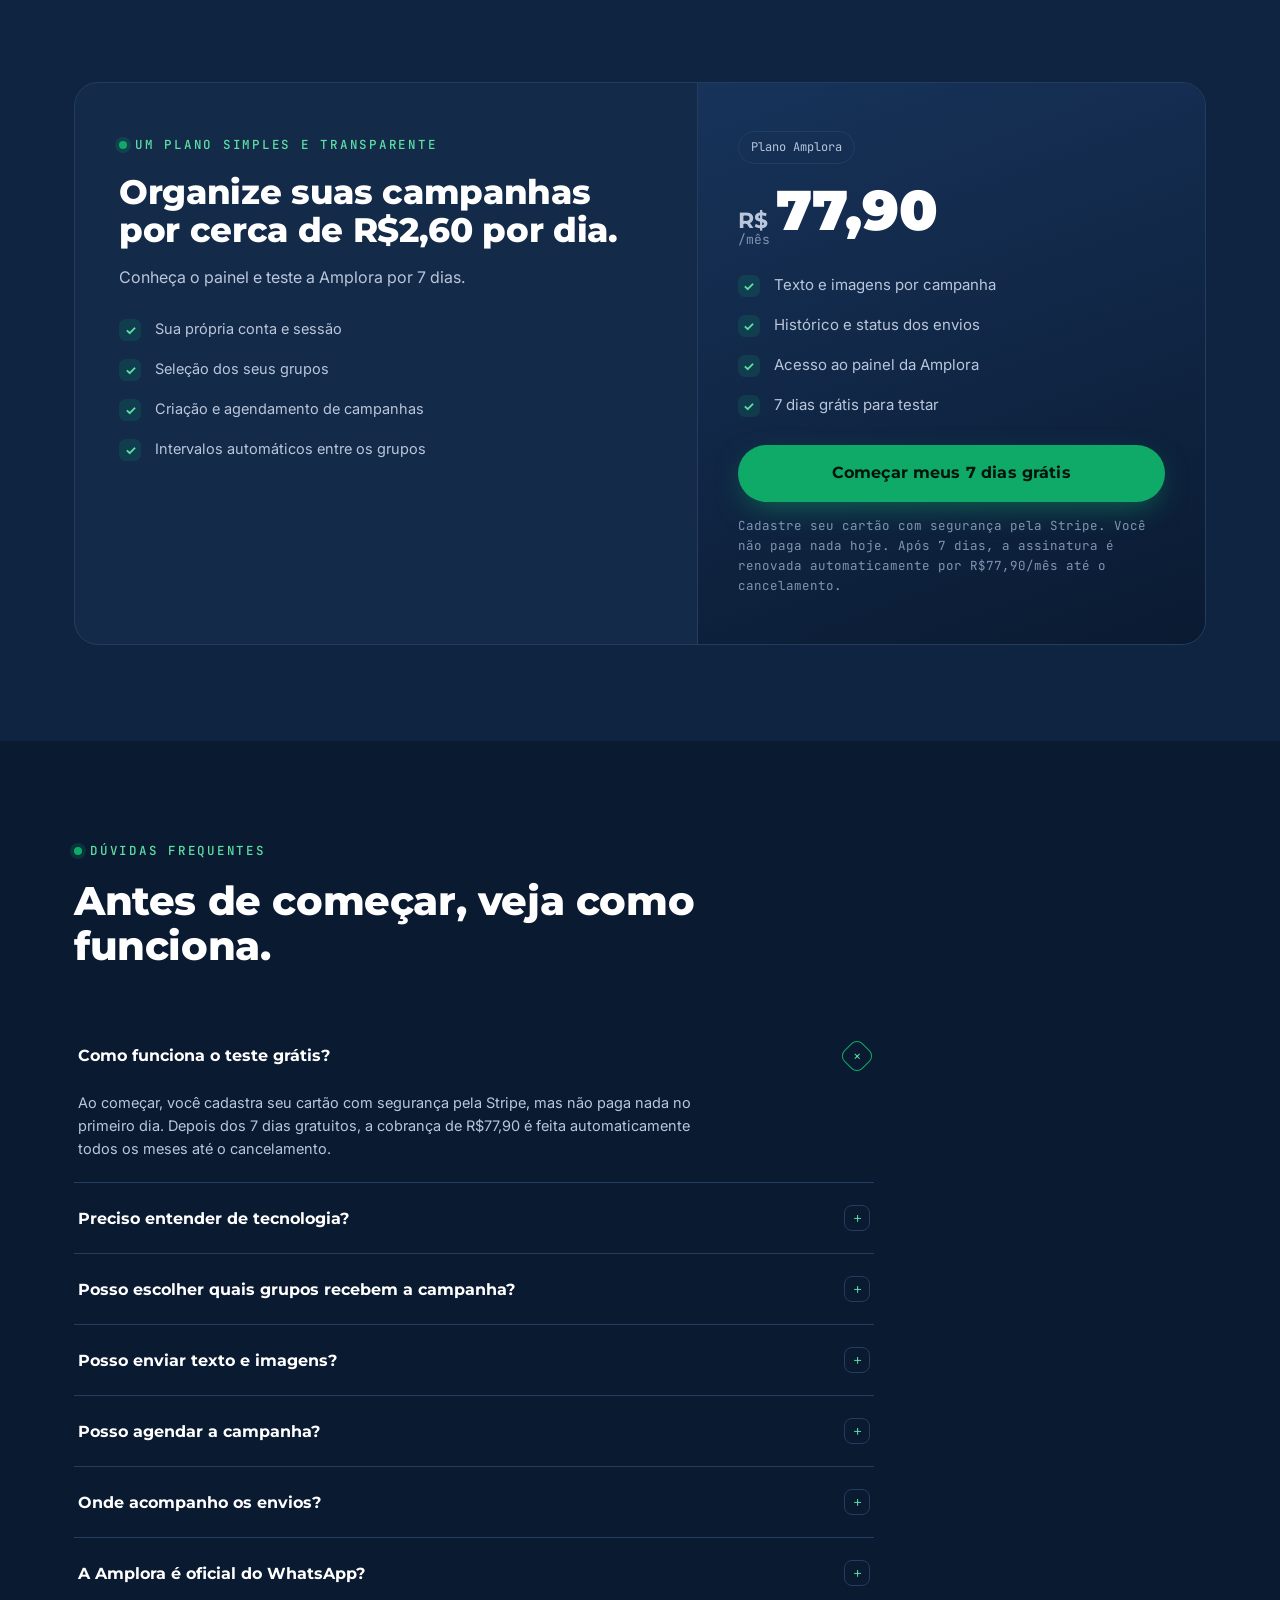
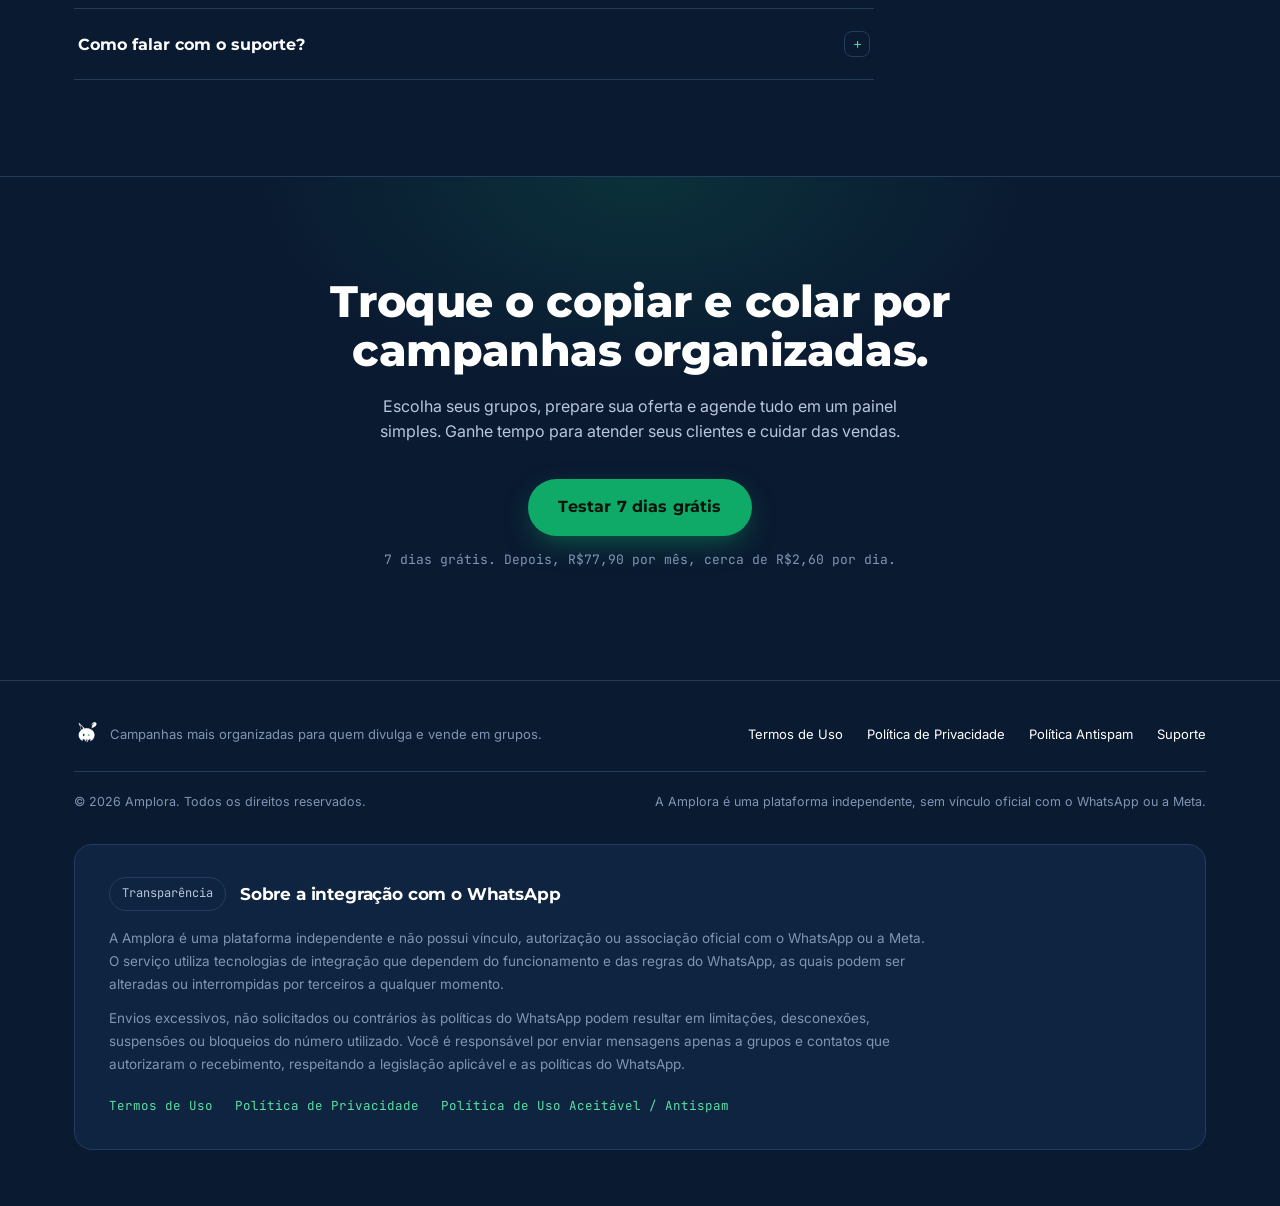
==== commit 5ec29085: "Update index.html" ====
--- a/index.html
+++ b/index.html
@@ -8,14 +8,14 @@
 <meta name="robots" content="index, follow">
 <meta name="theme-color" content="#0A1A31">
 <!-- Endereço gratuito do MVP. Atualizar somente quando um domínio próprio for conectado. -->
-<link rel="canonical" href="https://bot-do-jamal-landing.vercel.app/">
+<link rel="canonical" href="https://useamplora.vercel.app/">
 
 <!-- Open Graph / compartilhamento em redes sociais -->
 <meta property="og:type" content="website">
 <meta property="og:site_name" content="Amplora">
 <meta property="og:title" content="Amplora | Campanhas em grupos do WhatsApp">
 <meta property="og:description" content="Crie e agende campanhas com texto e imagens para seus grupos do WhatsApp. Teste grátis por 7 dias. Depois, R$77,90 por mês.">
-<meta property="og:url" content="https://bot-do-jamal-landing.vercel.app/">
+<meta property="og:url" content="https://useamplora.vercel.app/">
 <meta property="og:locale" content="pt_BR">
 <!-- Sugestão: gere uma imagem de compartilhamento 1200x630px (og:image) com a logo e o slogan antes de publicar -->
 
@@ -822,7 +822,7 @@
     </div>
     <div class="nav-cta">
       <span class="nav-trust">Campanhas em grupos, sem copiar e colar.</span>
-      <a href="https://botdojamal.duckdns.org/assinar" class="btn btn-primary" style="padding:11px 22px;font-size:14px;">Testar 7 dias grátis</a>
+      <a href="https://useamplora.duckdns.org/assinar" class="btn btn-primary" style="padding:11px 22px;font-size:14px;">Testar 7 dias grátis</a>
     </div>
   </div>
 </header>
@@ -835,7 +835,7 @@
       <h1>Envie suas ofertas para vários grupos sem perder horas <span class="hl">copiando e colando</span>.</h1>
       <p class="lead">Conecte seu WhatsApp, escolha seus grupos e crie campanhas com texto e imagens. Agende o horário e acompanhe os envios em um painel simples.</p>
       <div class="hero-ctas">
-        <a href="https://botdojamal.duckdns.org/assinar" class="btn btn-primary">Testar 7 dias grátis</a>
+        <a href="https://useamplora.duckdns.org/assinar" class="btn btn-primary">Testar 7 dias grátis</a>
         <a href="#como-funciona" class="btn btn-ghost">Ver como funciona</a>
       </div>
       <div class="hero-micro">
@@ -1005,7 +1005,7 @@
         <p><b>7 dias para testar</b><br>Conecte seu WhatsApp e conheça a plataforma na sua própria rotina de divulgação.</p>
       </div>
       <div class="testi">
-        <p><b>Suporte quando precisar</b><br>Está com alguma dúvida antes ou durante o teste? Fale com a equipe pelo e-mail botdojamal@gmail.com.</p>
+        <p><b>Suporte quando precisar</b><br>Está com alguma dúvida antes ou durante o teste? Fale com a equipe pelo e-mail useamplora@gmail.com.</p>
       </div>
     </div>
   </div>
@@ -1041,7 +1041,7 @@
           <li><span class="chk">✓</span><span>Acesso ao painel da Amplora</span></li>
           <li><span class="chk">✓</span><span>7 dias grátis para testar</span></li>
         </ul>
-        <a href="https://botdojamal.duckdns.org/assinar" class="btn btn-primary btn-block" id="ctaComprar">Começar meus 7 dias grátis</a>
+        <a href="https://useamplora.duckdns.org/assinar" class="btn btn-primary btn-block" id="ctaComprar">Começar meus 7 dias grátis</a>
         <div class="offer-guarantee">Cadastre seu cartão com segurança pela Stripe. Você não paga nada hoje. Após 7 dias, a assinatura é renovada automaticamente por R$77,90/mês até o cancelamento.</div>
       </div>
     </div>
@@ -1086,7 +1086,7 @@
       </div>
       <div class="faq-item">
         <button type="button" class="faq-q"><span>Como falar com o suporte?</span><span class="plus">+</span></button>
-        <div class="faq-a"><p>Fale com a equipe pelo e-mail botdojamal@gmail.com.</p></div>
+        <div class="faq-a"><p>Fale com a equipe pelo e-mail useamplora@gmail.com.</p></div>
       </div>
     </div>
   </div>
@@ -1097,7 +1097,7 @@
   <div class="wrap">
     <h2>Troque o copiar e colar por campanhas organizadas.</h2>
     <p>Escolha seus grupos, prepare sua oferta e agende tudo em um painel simples. Ganhe tempo para atender seus clientes e cuidar das vendas.</p>
-    <a href="https://botdojamal.duckdns.org/assinar" class="btn btn-primary">Testar 7 dias grátis</a>
+    <a href="https://useamplora.duckdns.org/assinar" class="btn btn-primary">Testar 7 dias grátis</a>
     <div style="margin-top:14px; font-family:var(--font-mono); font-size:13px; color:var(--ice-dim);">7 dias grátis. Depois, R$77,90 por mês, cerca de R$2,60 por dia.</div>
   </div>
 </section>
@@ -1114,7 +1114,7 @@
       <a href="termos.html">Termos de Uso</a>
       <a href="privacidade.html">Política de Privacidade</a>
       <a href="antispam.html">Política Antispam</a>
-      <a href="mailto:botdojamal@gmail.com?subject=Suporte%20-%20Amplora">Suporte</a>
+      <a href="mailto:useamplora@gmail.com?subject=Suporte%20-%20Amplora">Suporte</a>
     </div>
     </div>
     <div class="foot-inner">
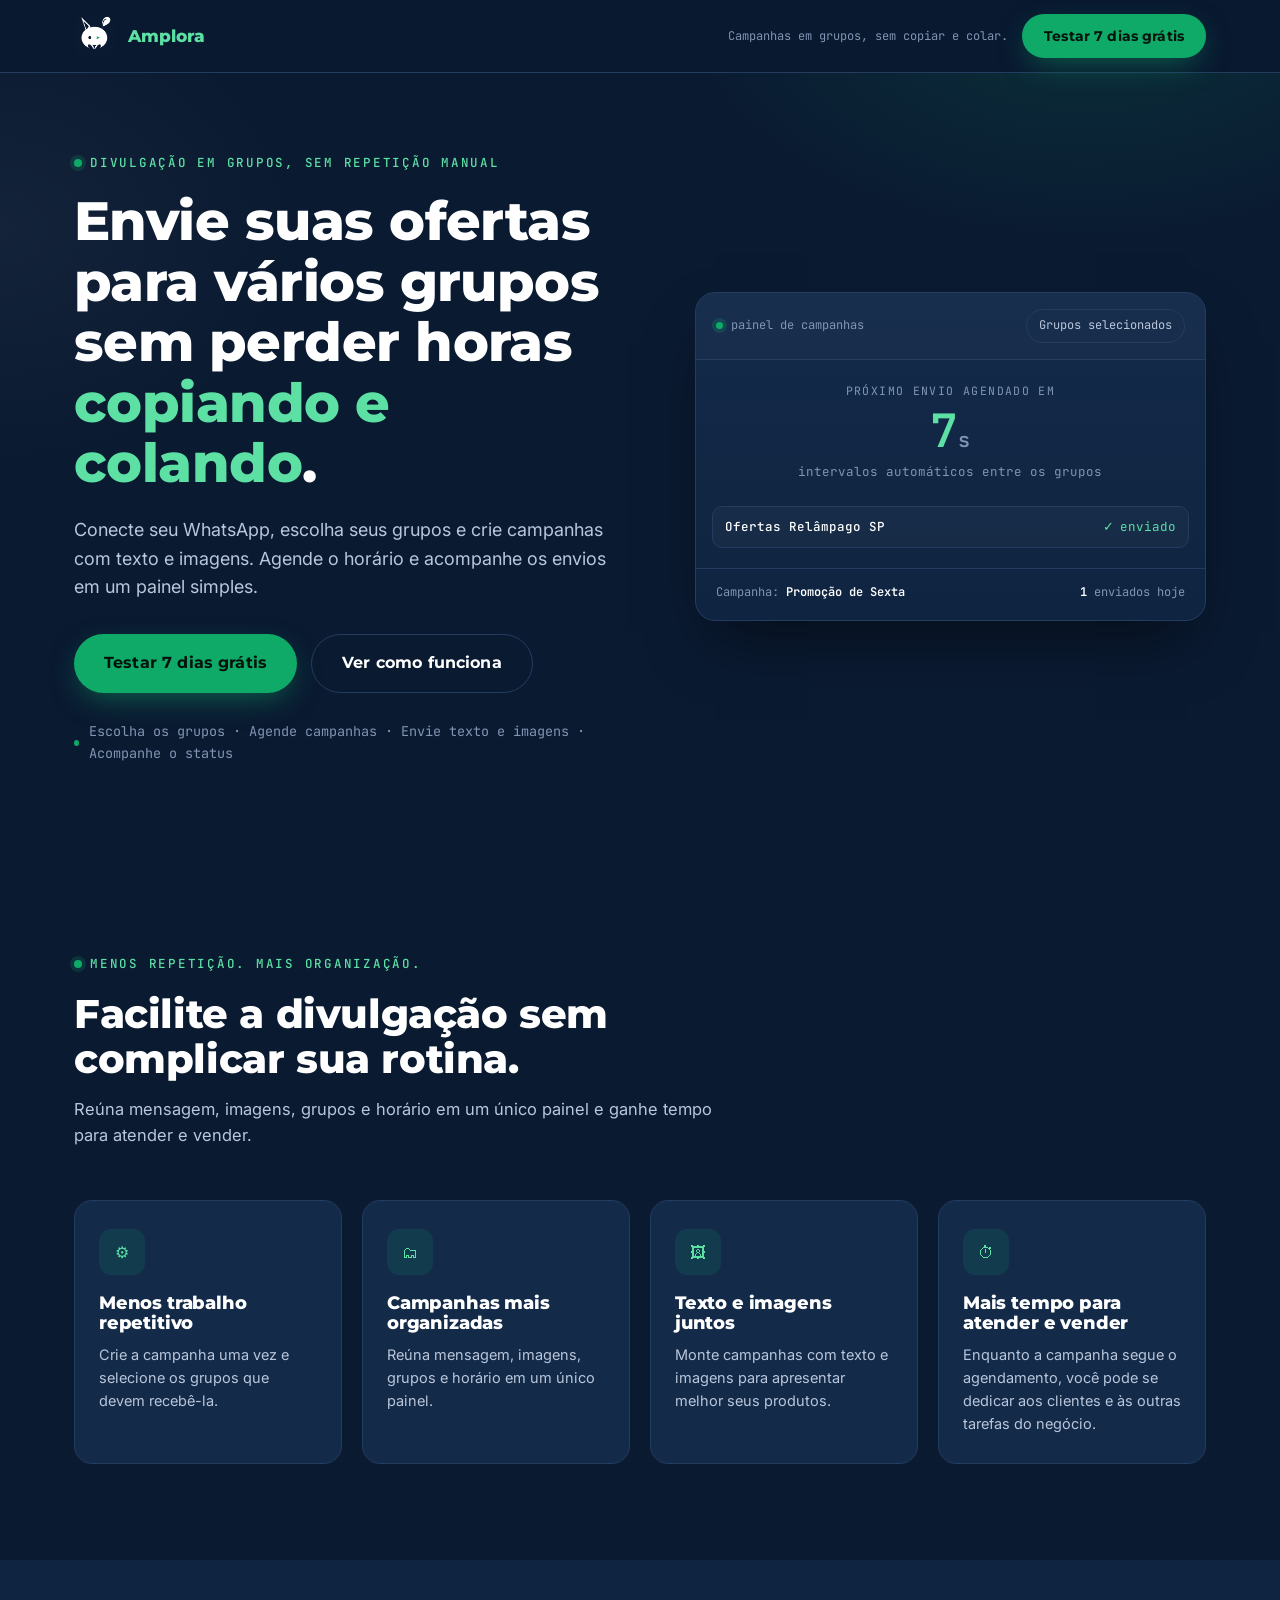
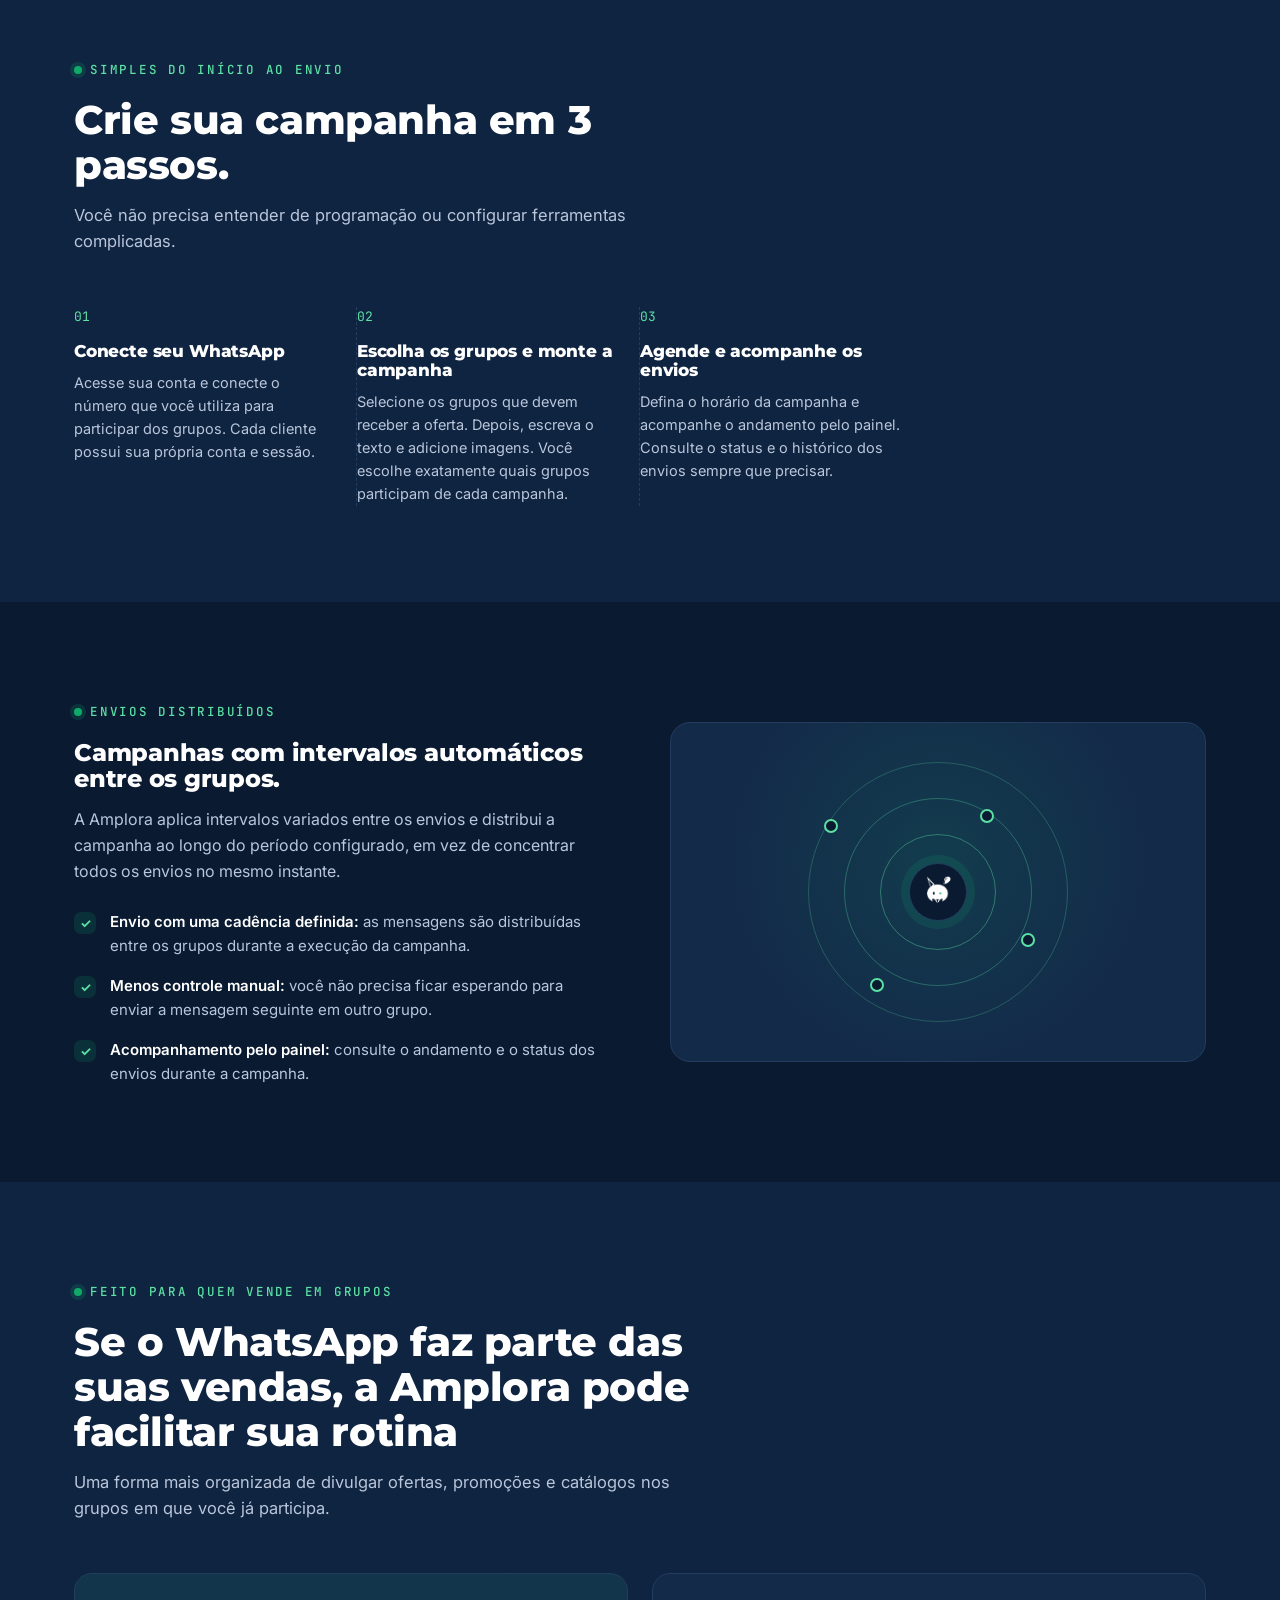
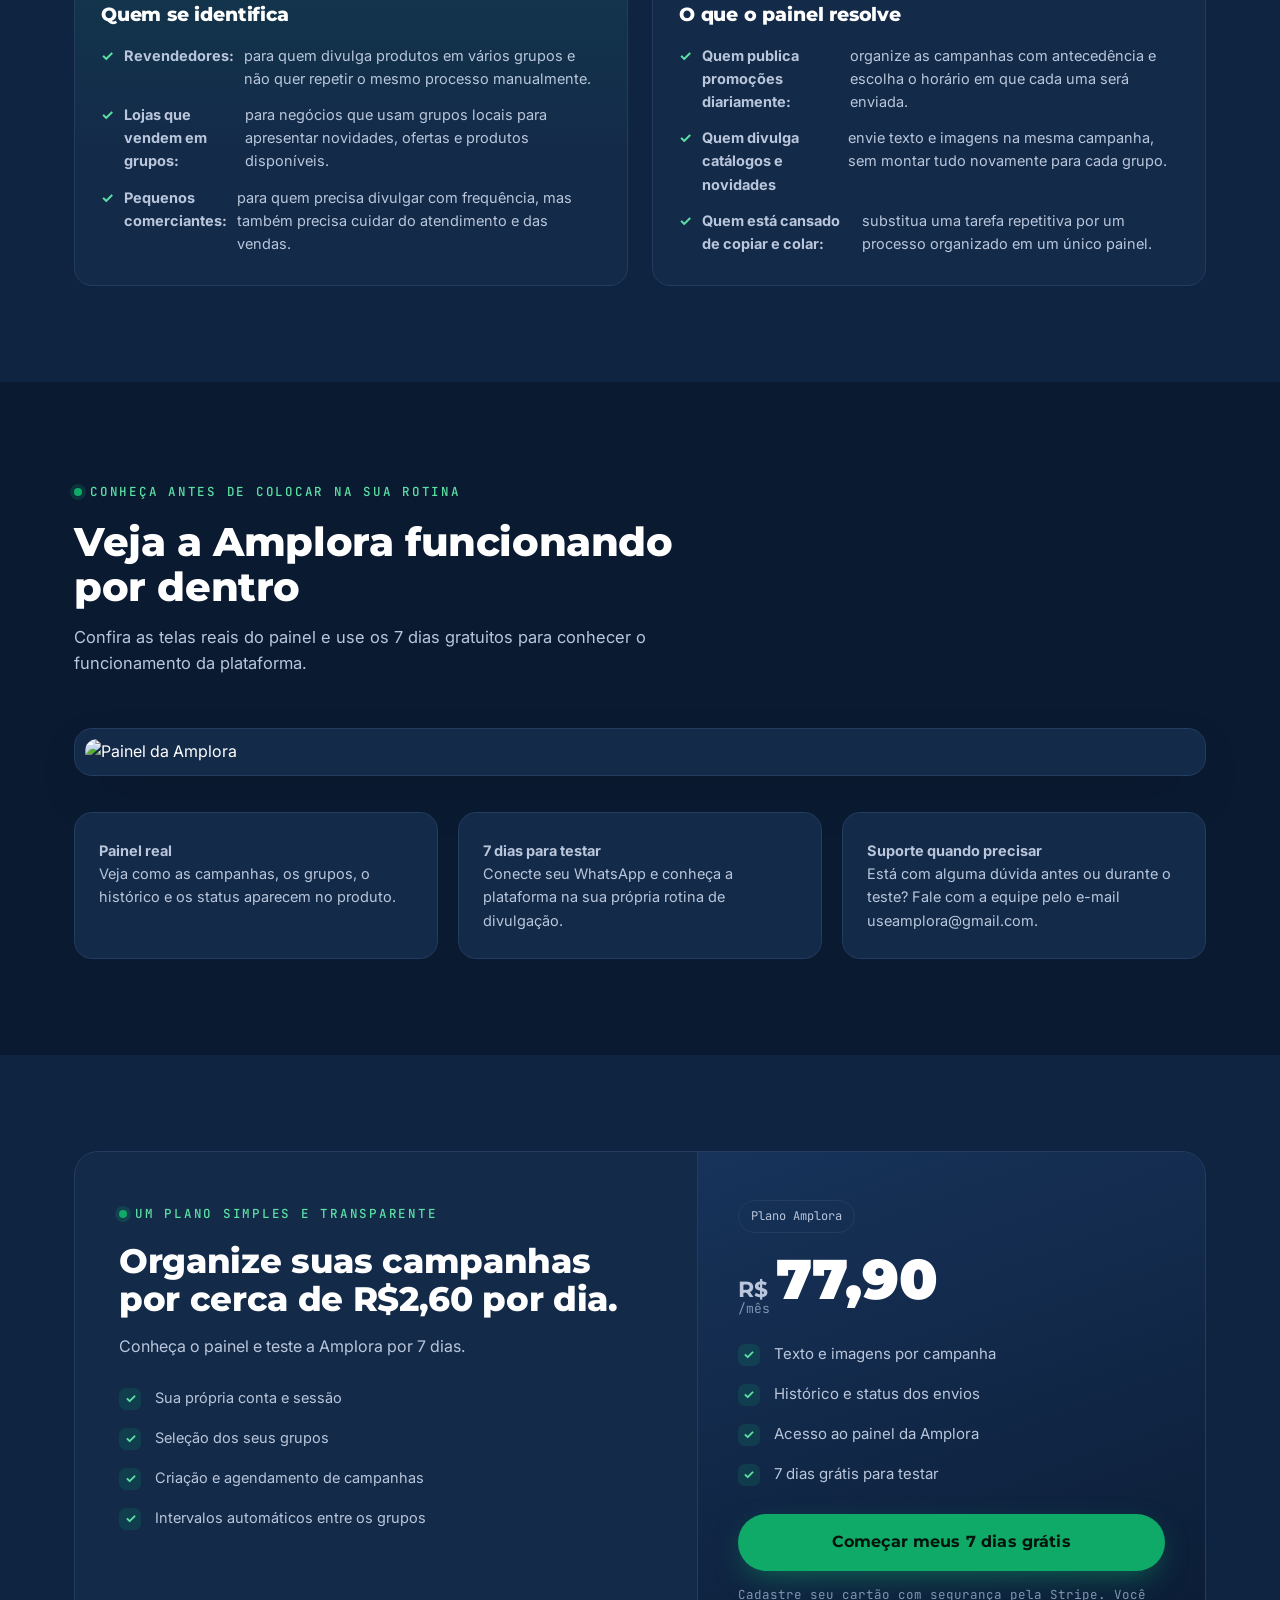
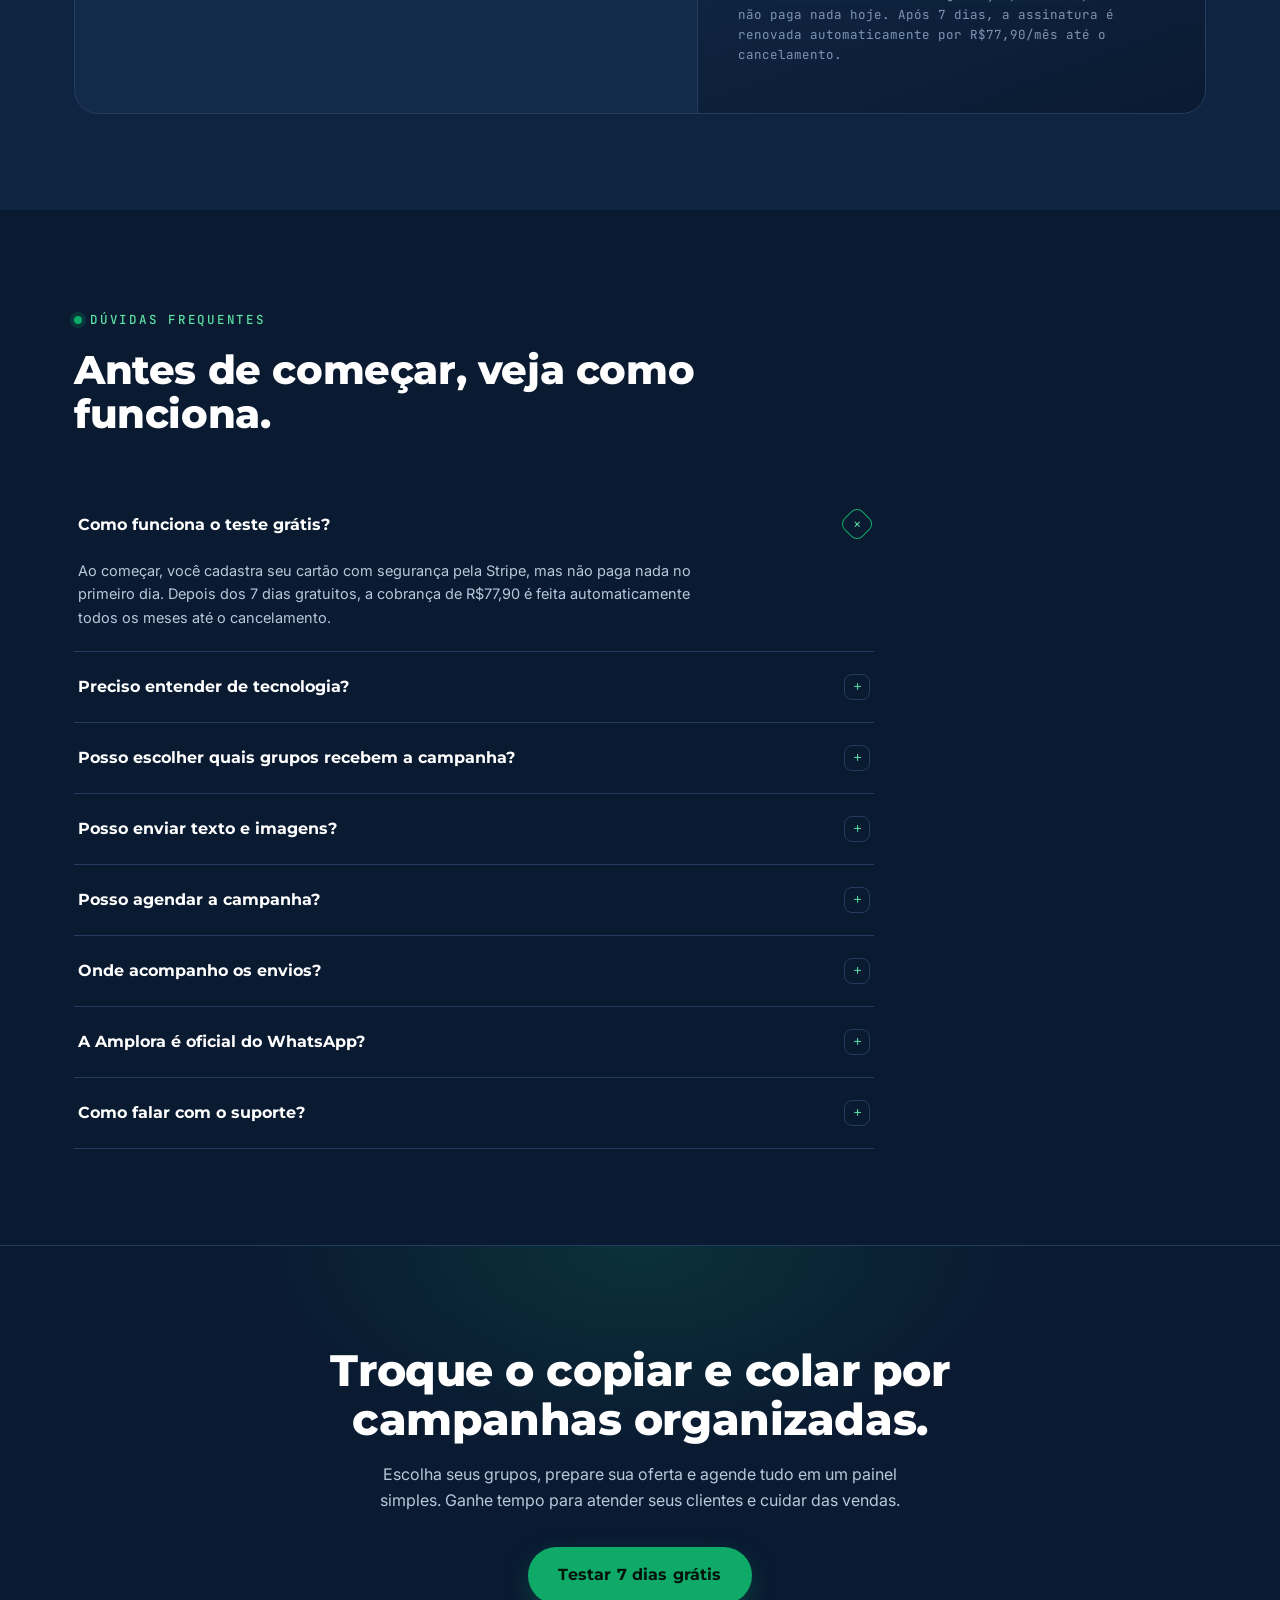
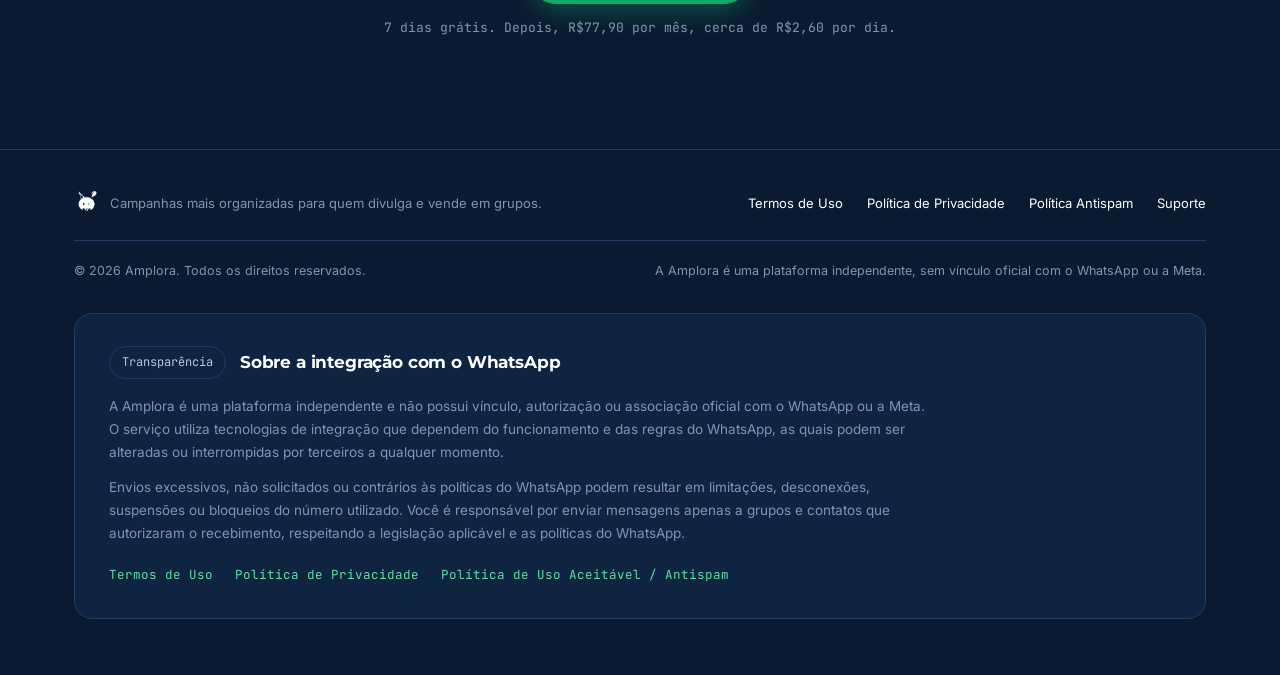
==== commit 7891a3fd: "trocar imagem painel amplora" ====
--- a/index.html
+++ b/index.html
@@ -995,7 +995,7 @@
     </div>
     <!-- Print real do painel da Amplora -->
     <div class="photo-real">
-      <img src="[data-uri]" alt="Painel de campanhas do Bot do Jamal, mostrando campanhas cadastradas, grupos e horários de envio" loading="lazy">
+<img src="painel-amplora.png" alt="Painel da Amplora">
     </div>
     <div class="testi-grid">
       <div class="testi">
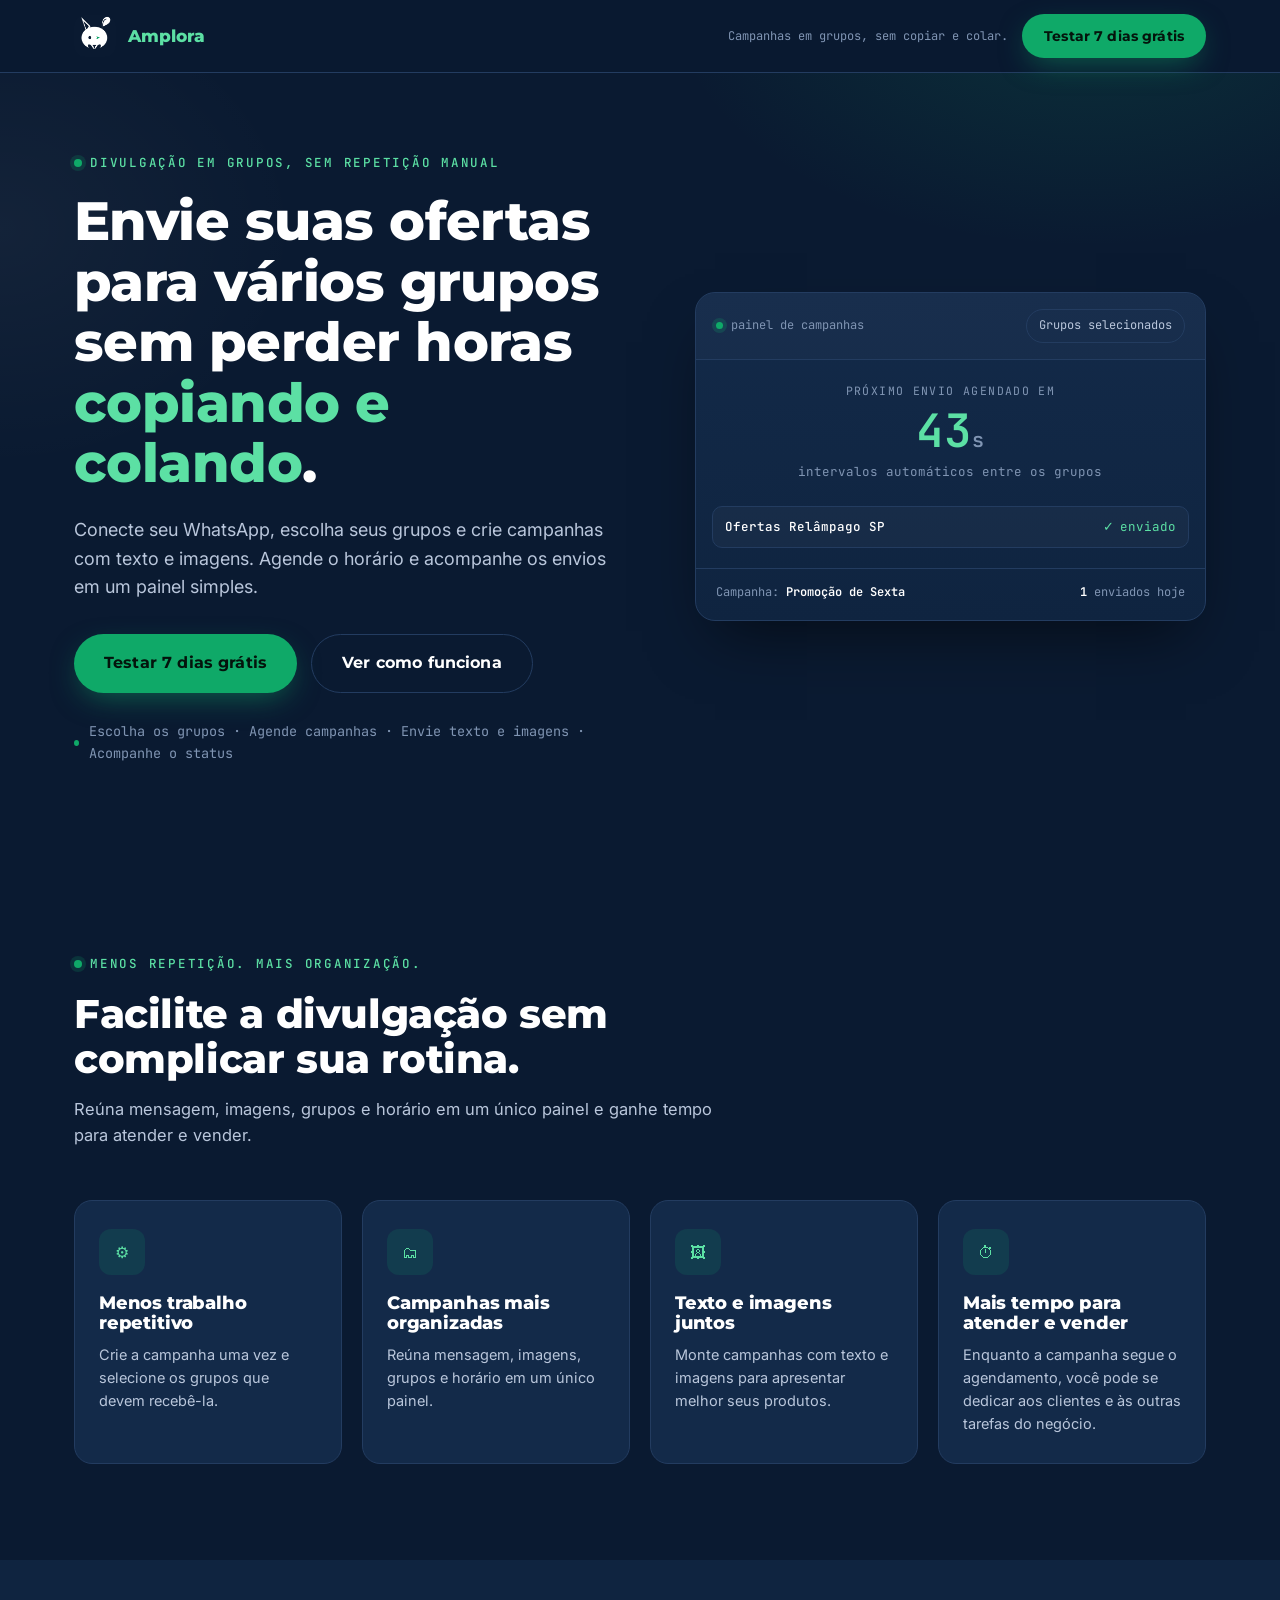
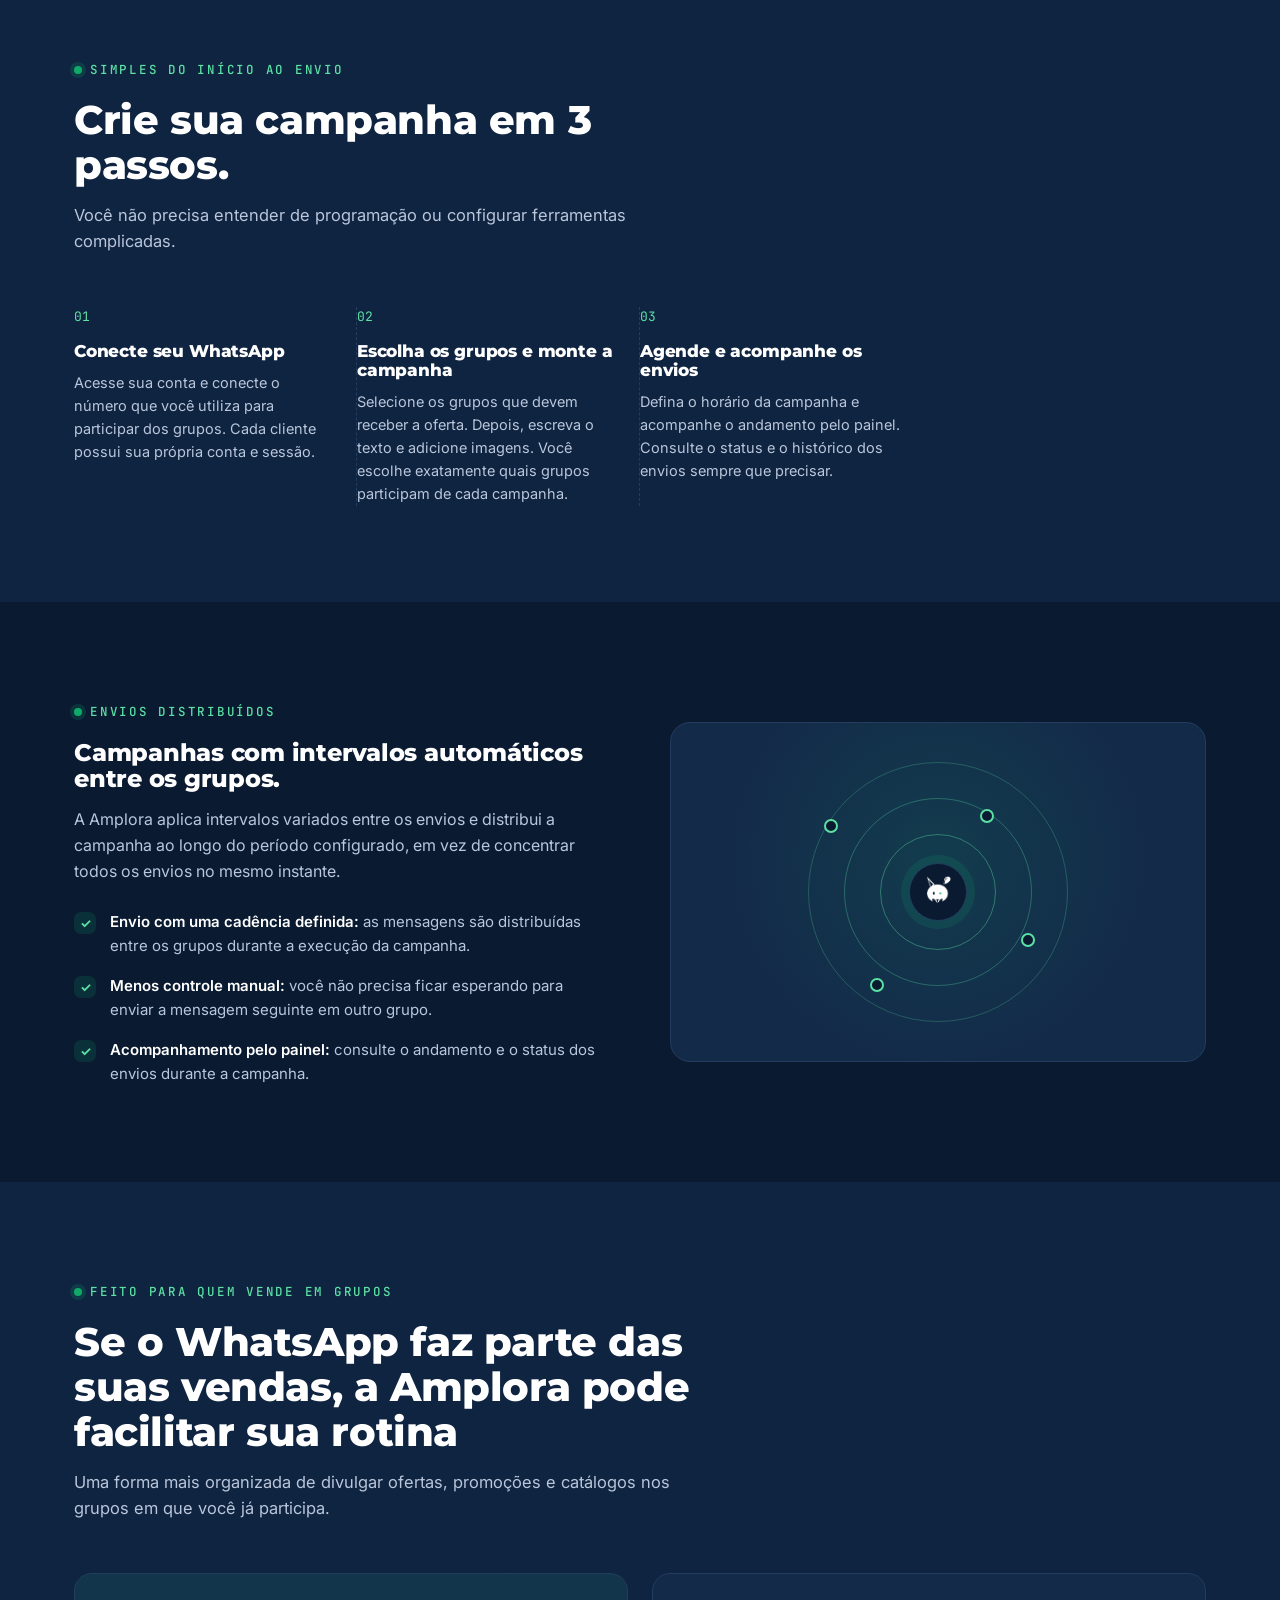
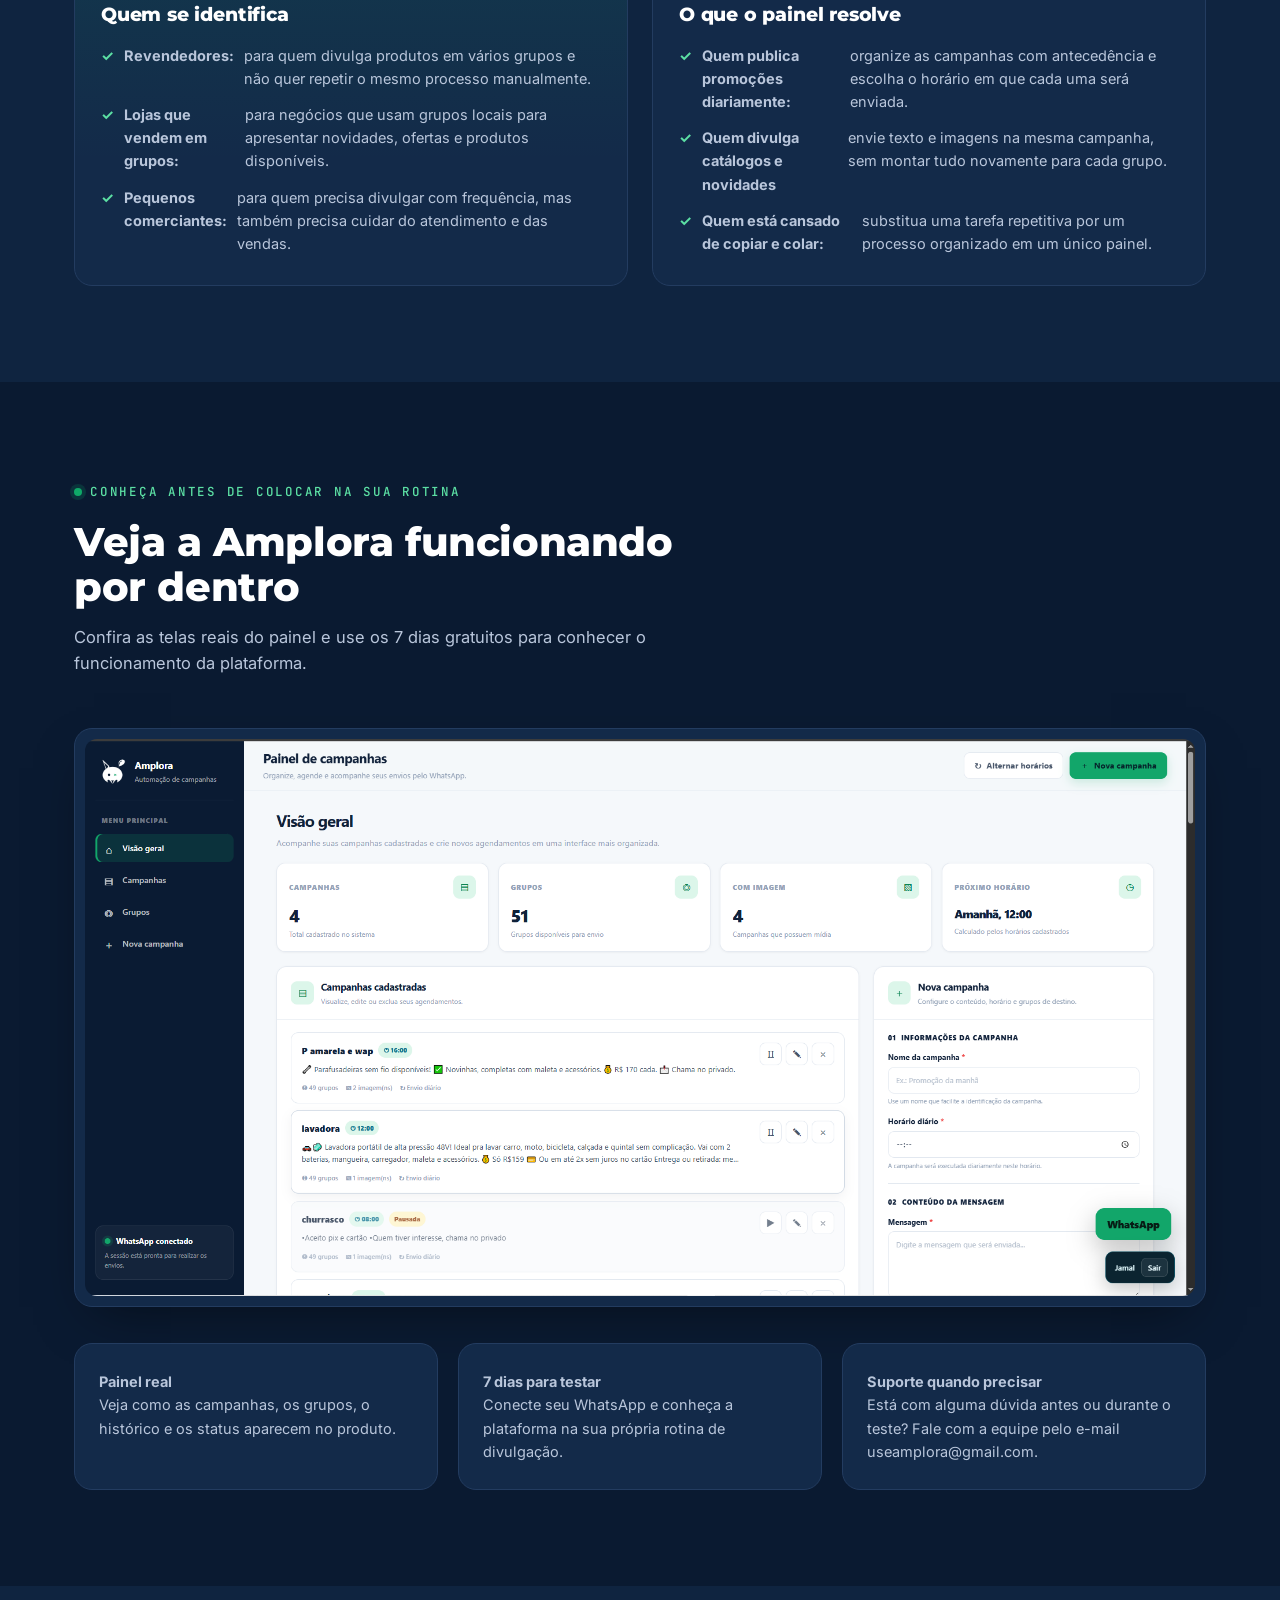
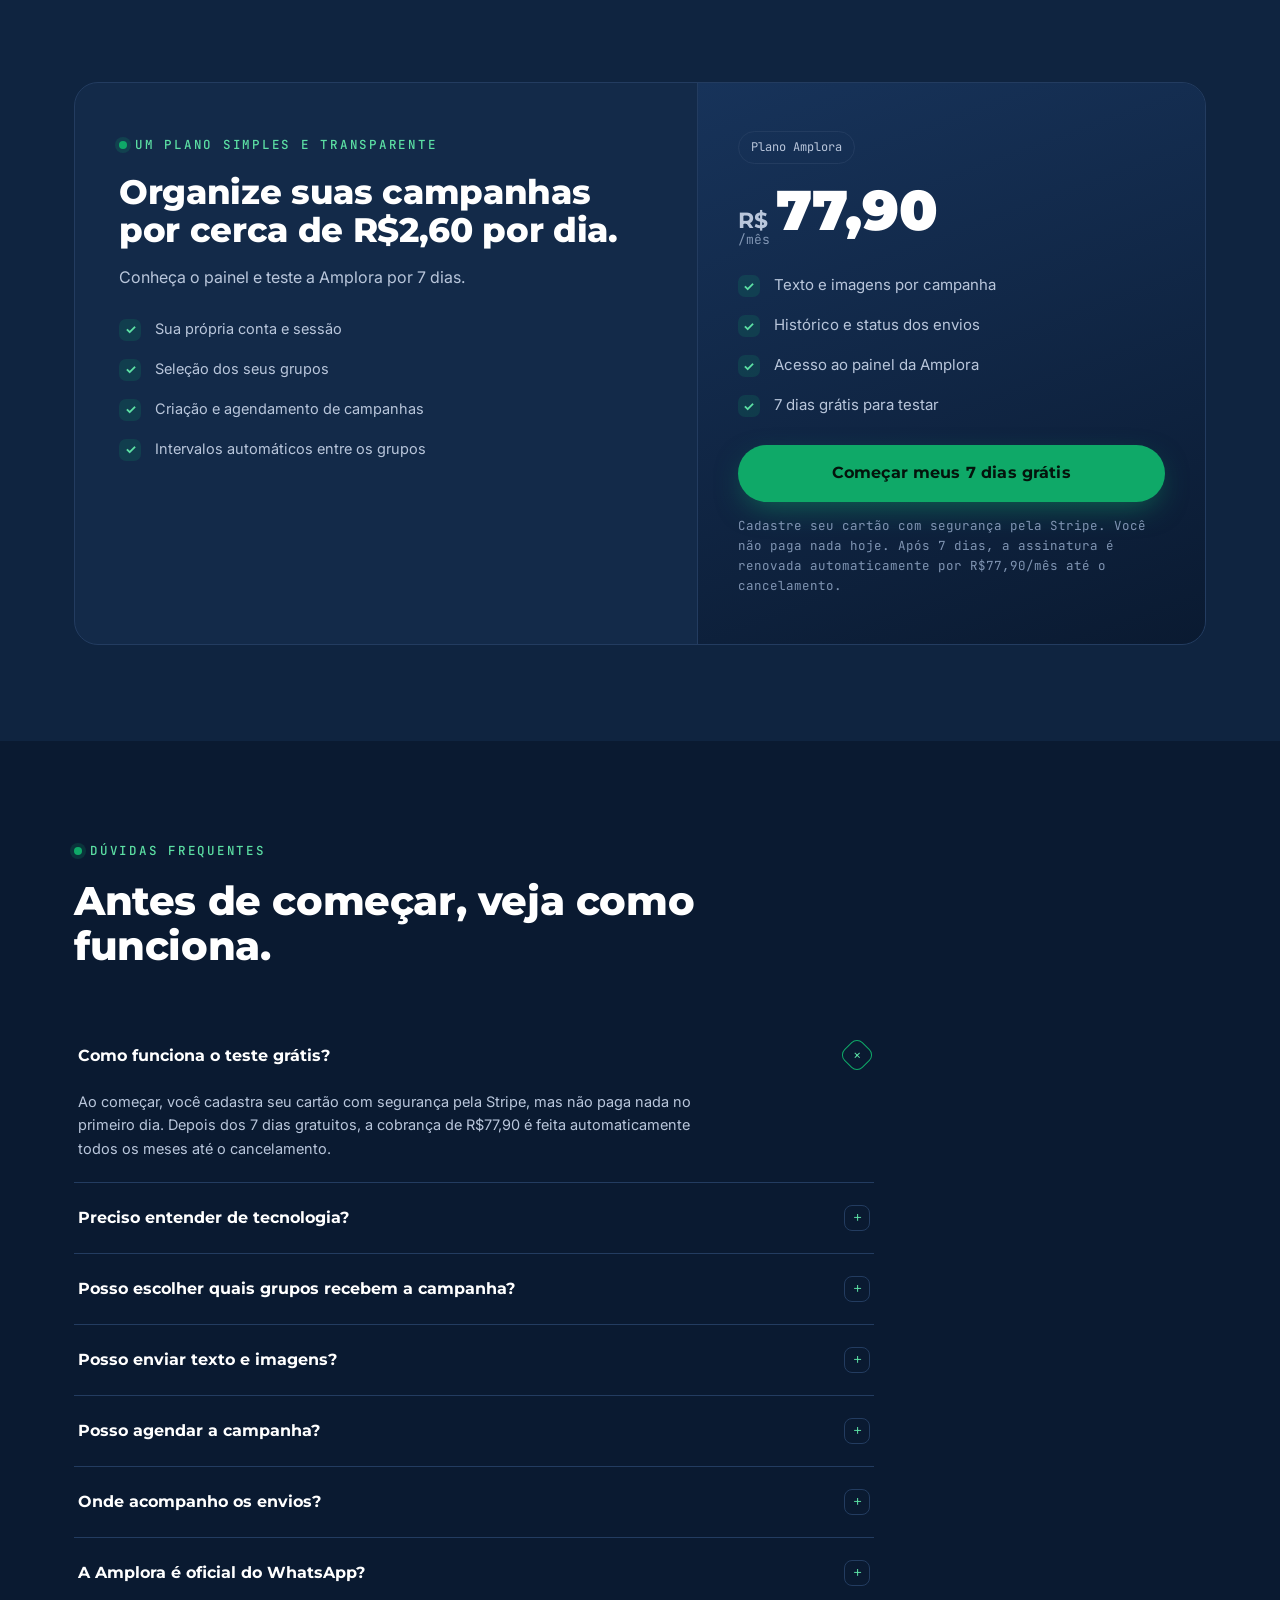
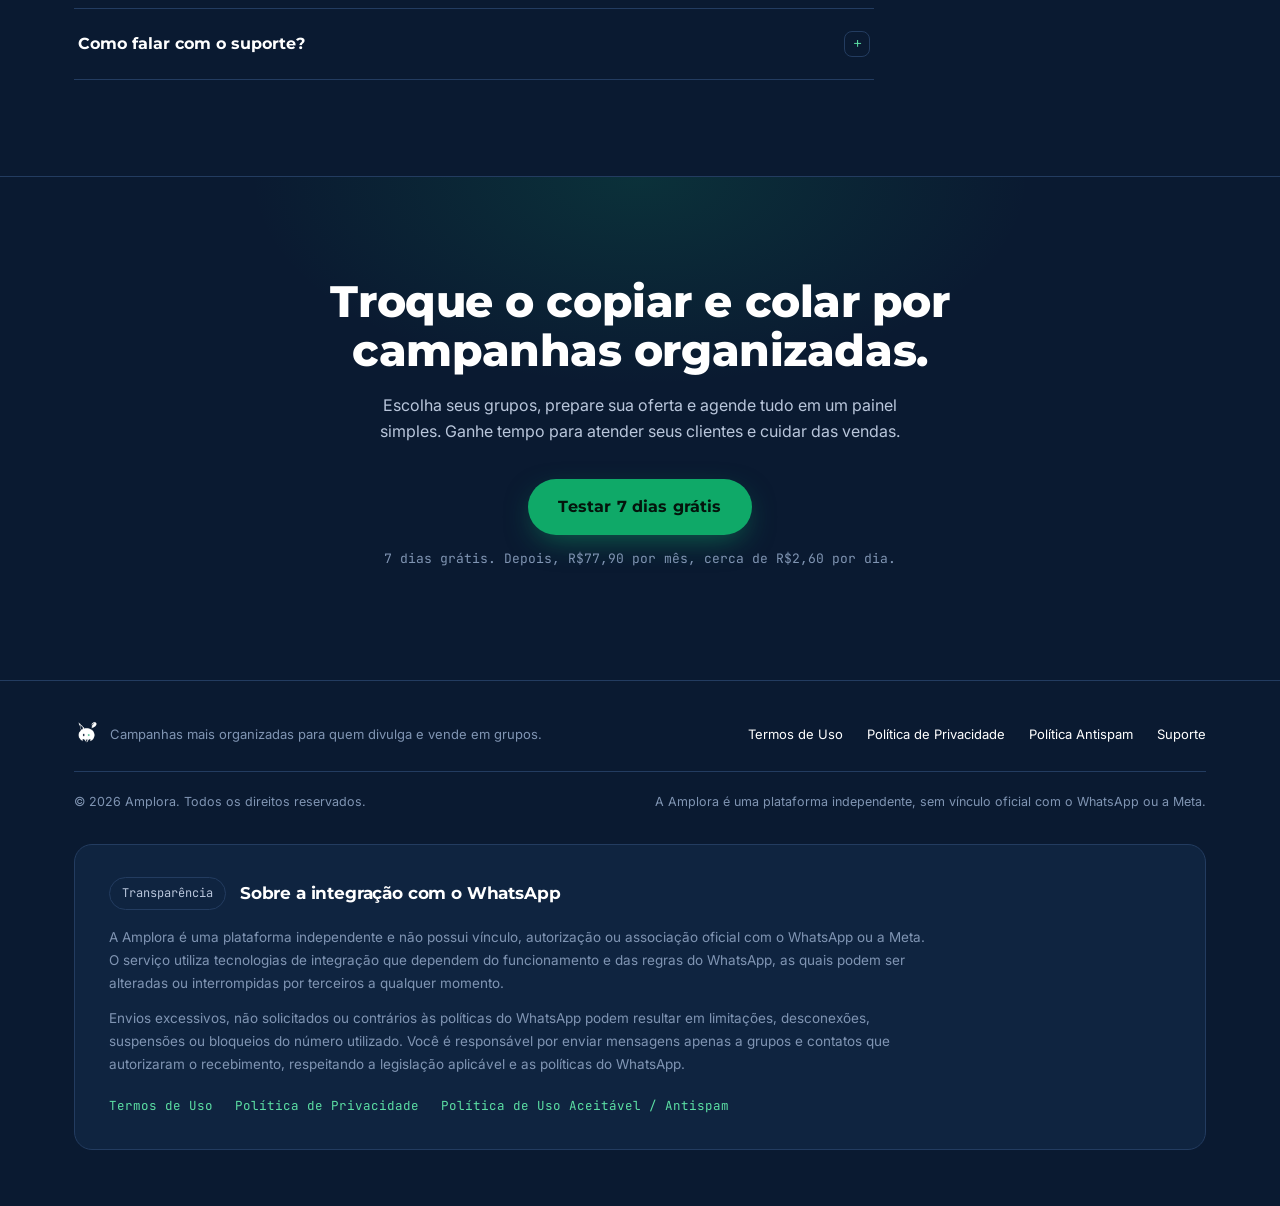
==== commit e7e87553: "Update index.html" ====
--- a/index.html
+++ b/index.html
@@ -995,7 +995,7 @@
     </div>
     <!-- Print real do painel da Amplora -->
     <div class="photo-real">
-<img src="painel-amplora.png" alt="Painel da Amplora">
+<img src="painel-amplora.png.png" alt="Painel da Amplora">
     </div>
     <div class="testi-grid">
       <div class="testi">
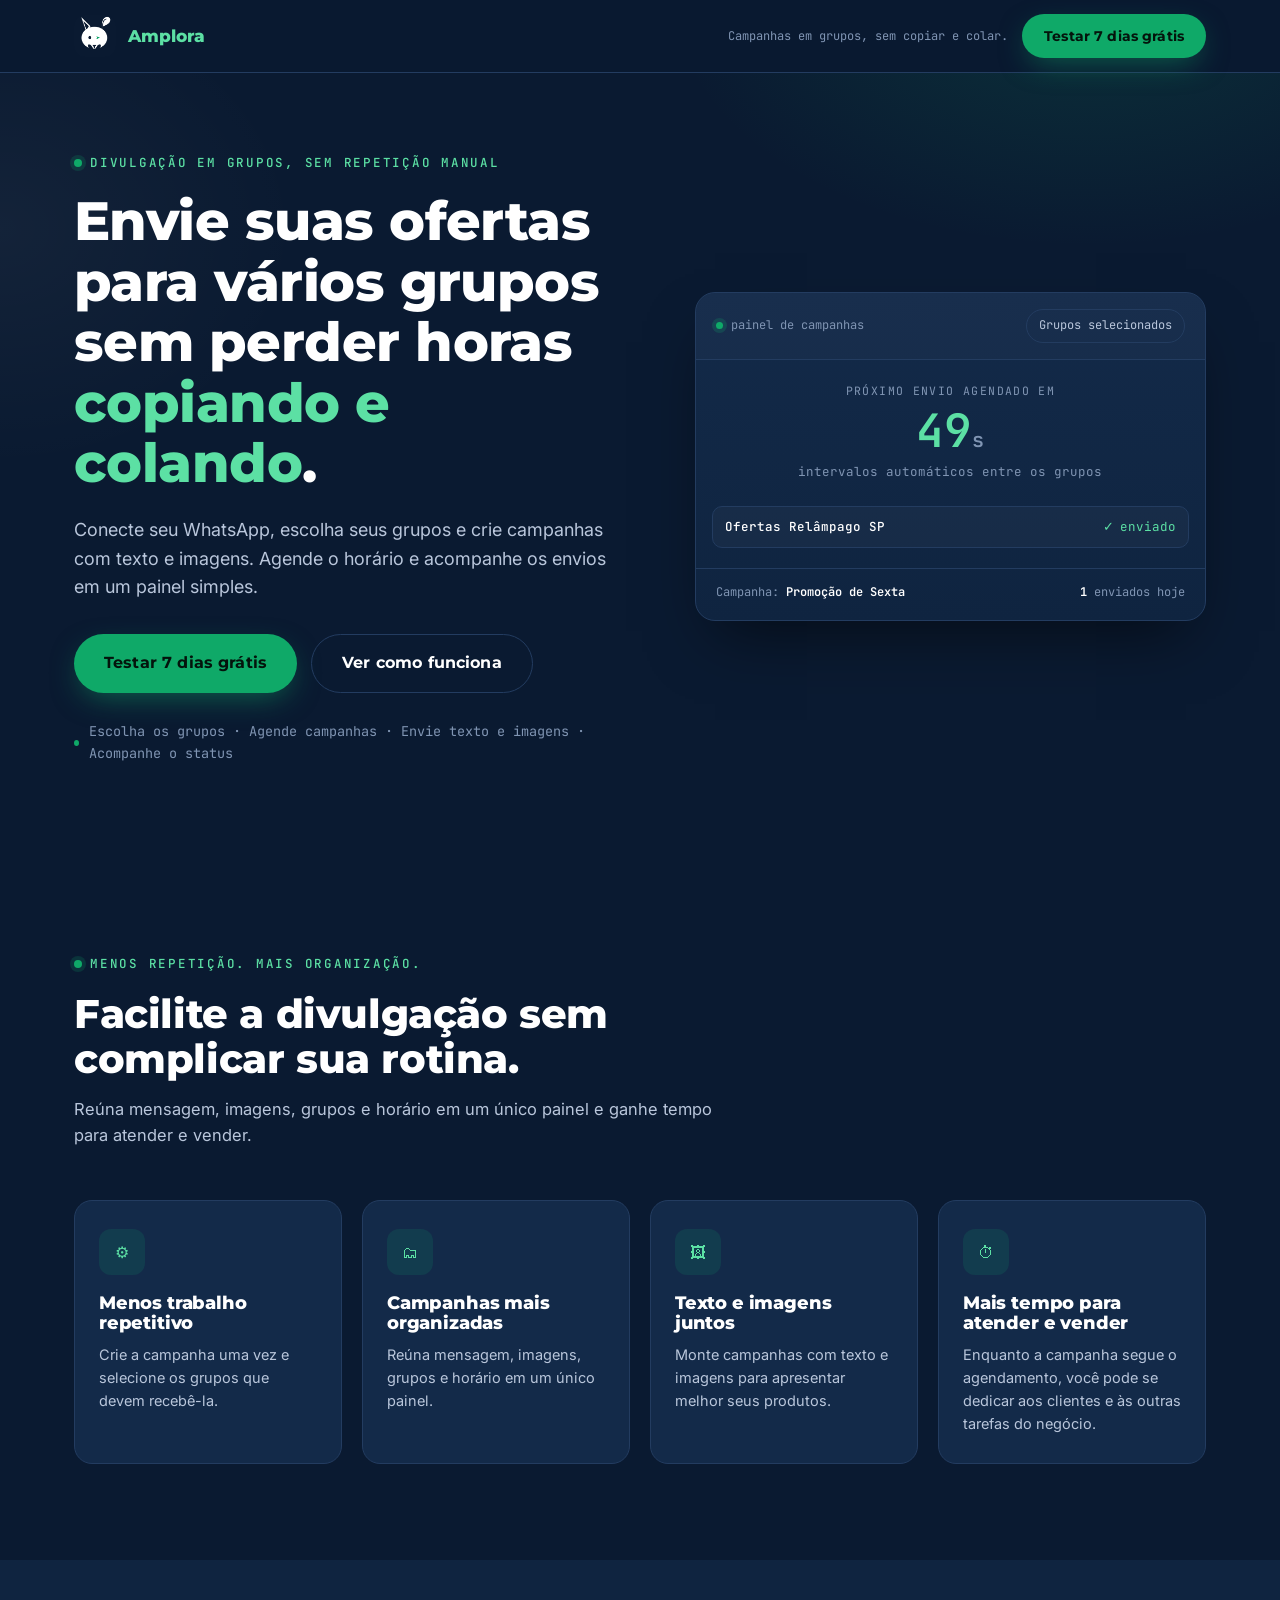
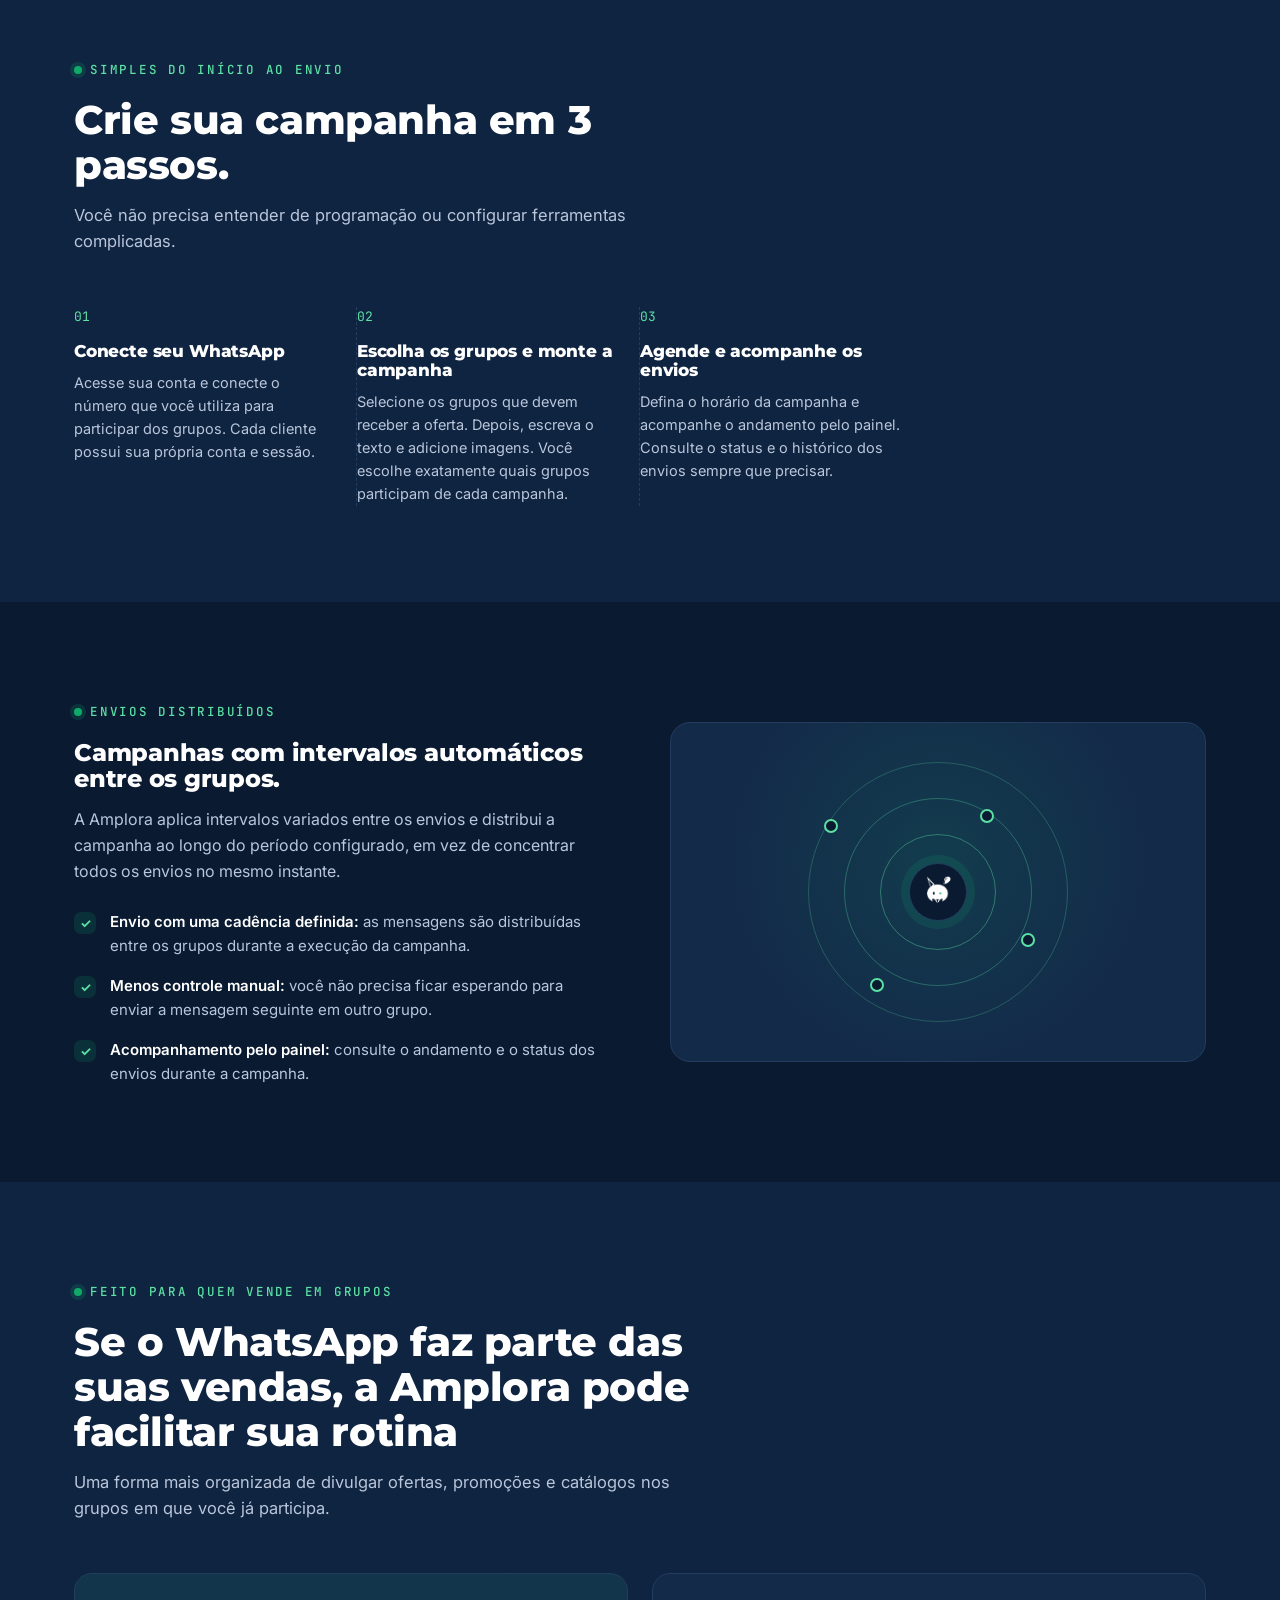
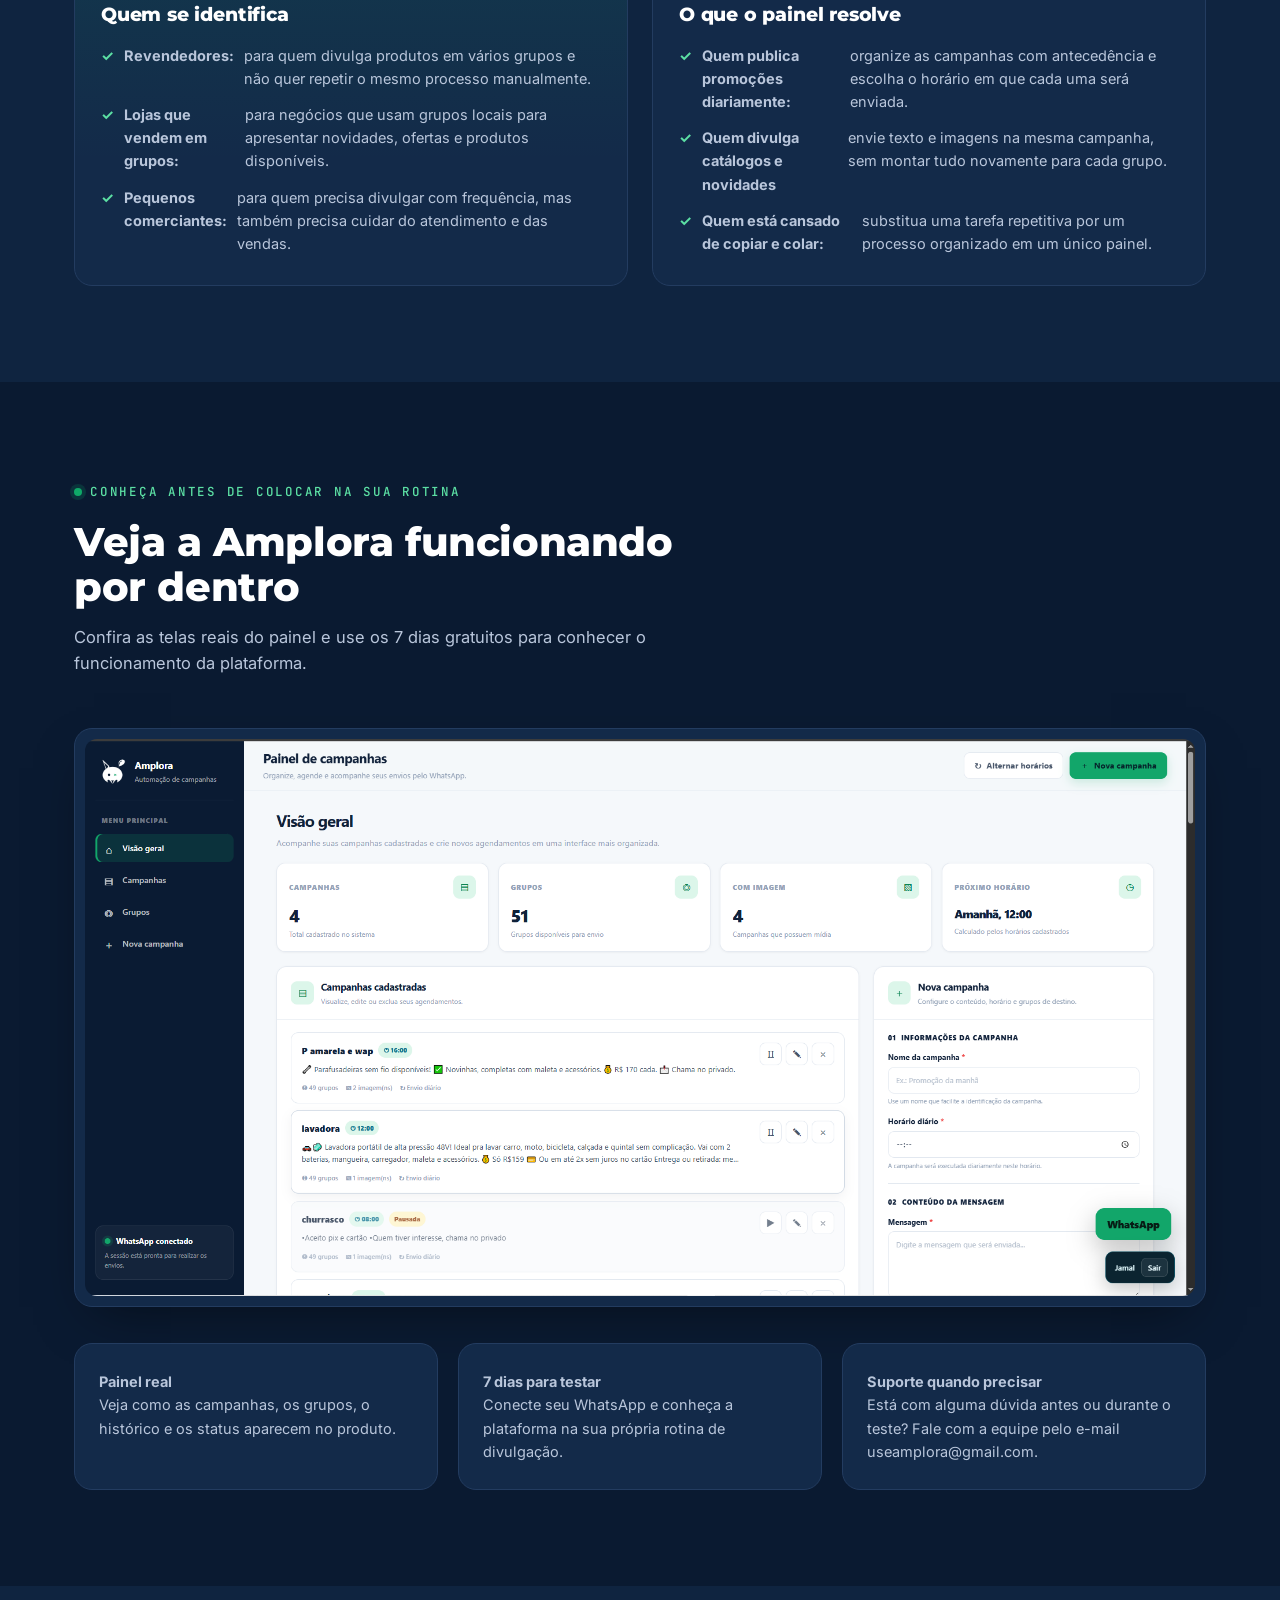
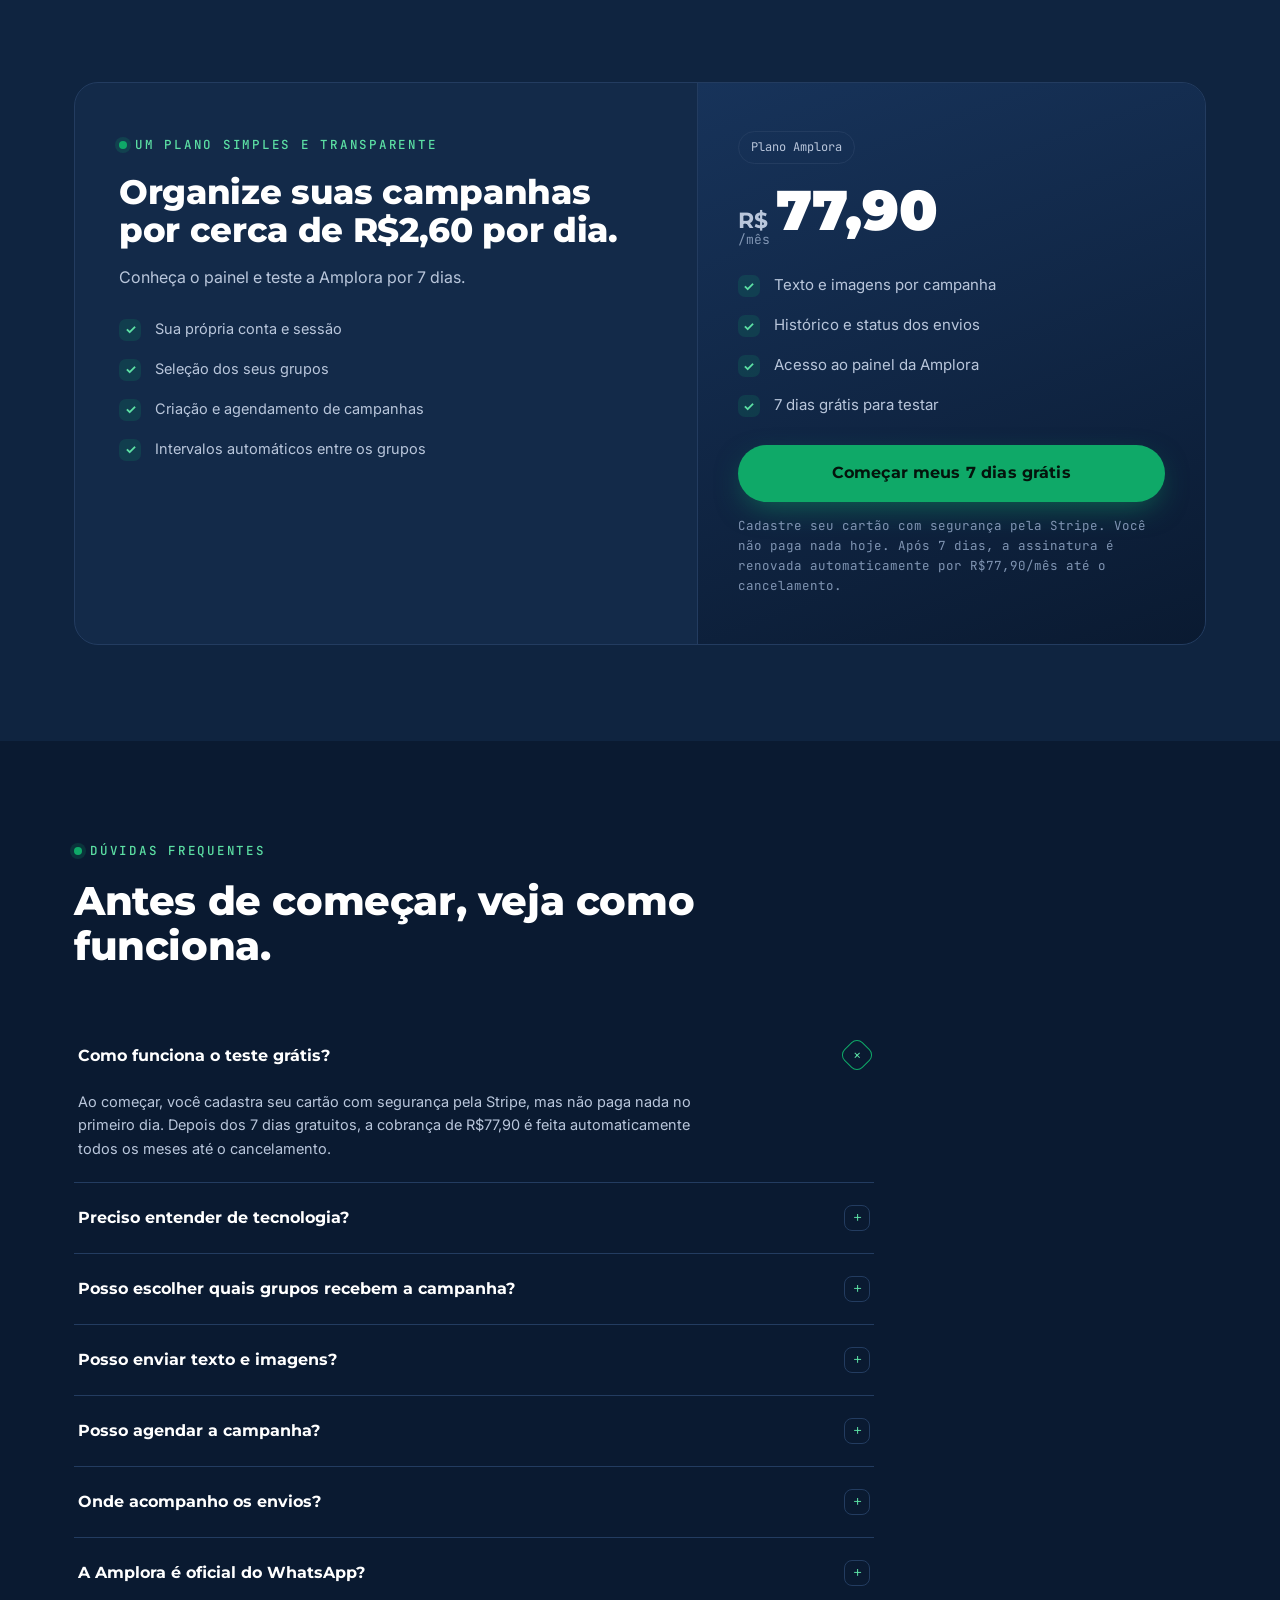
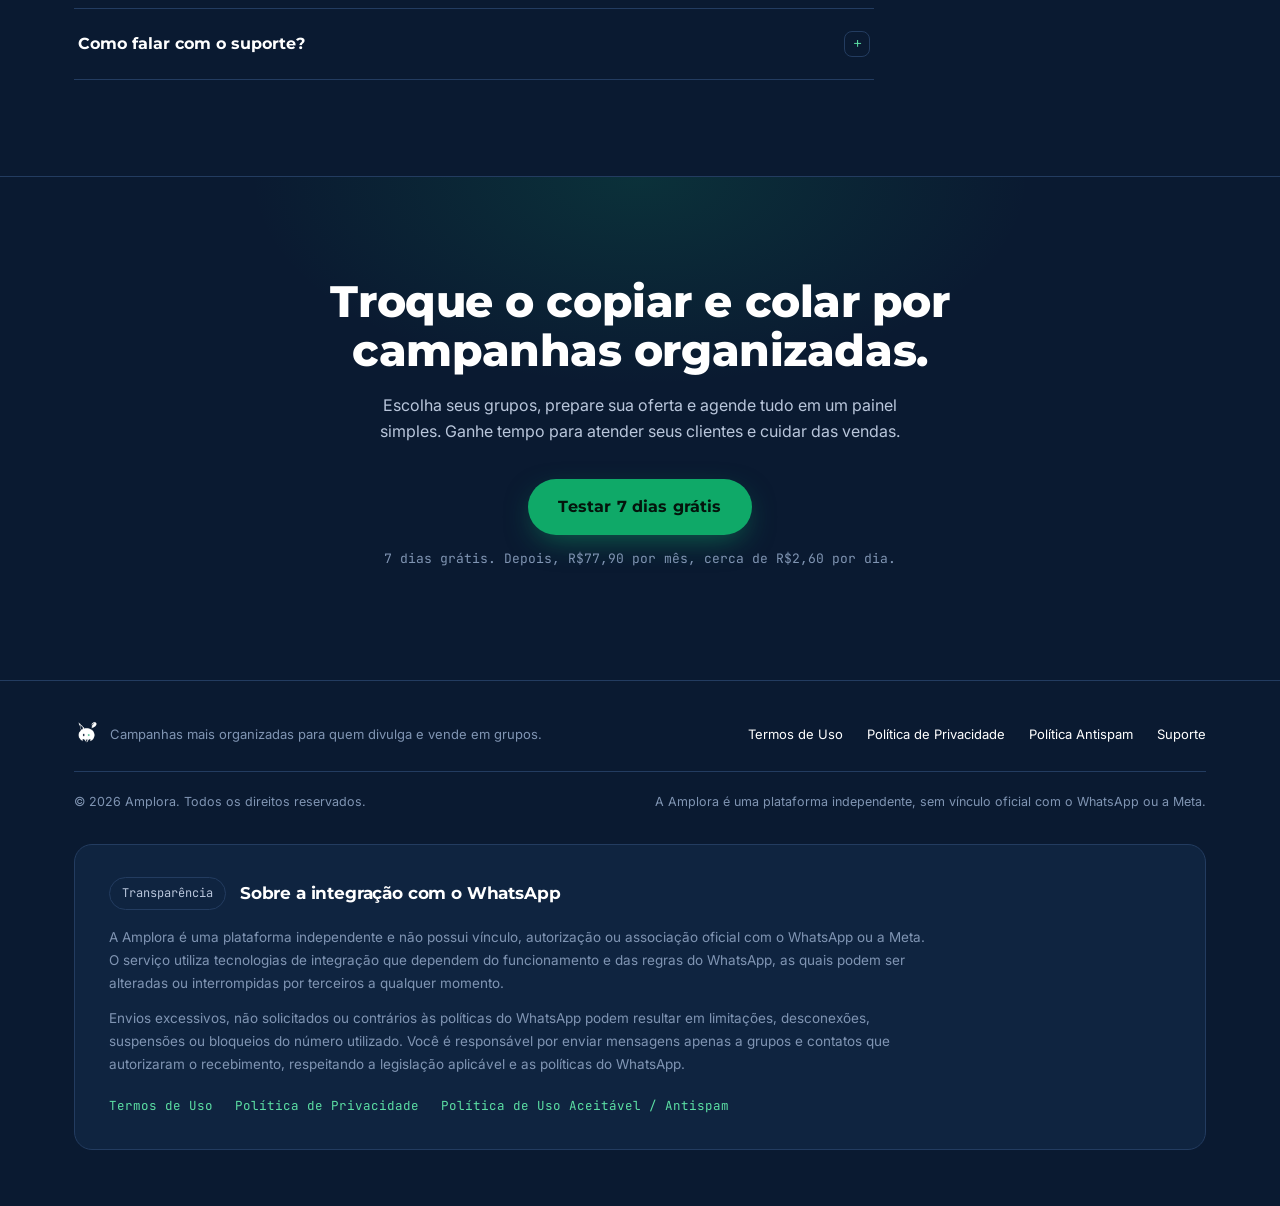
==== commit 14556e88: "Update index.html" ====
--- a/index.html
+++ b/index.html
@@ -817,7 +817,7 @@
   <div class="nav wrap">
     <div class="brand">
       <!-- Logo enviado pelo cliente, embutido em base64 -->
-      <img src="[data-uri]" alt="Bot do Jamal">
+      <img src="[data-uri]" alt="Useamplora">
       <span><em>Amplora</em></span>
     </div>
     <div class="nav-cta">
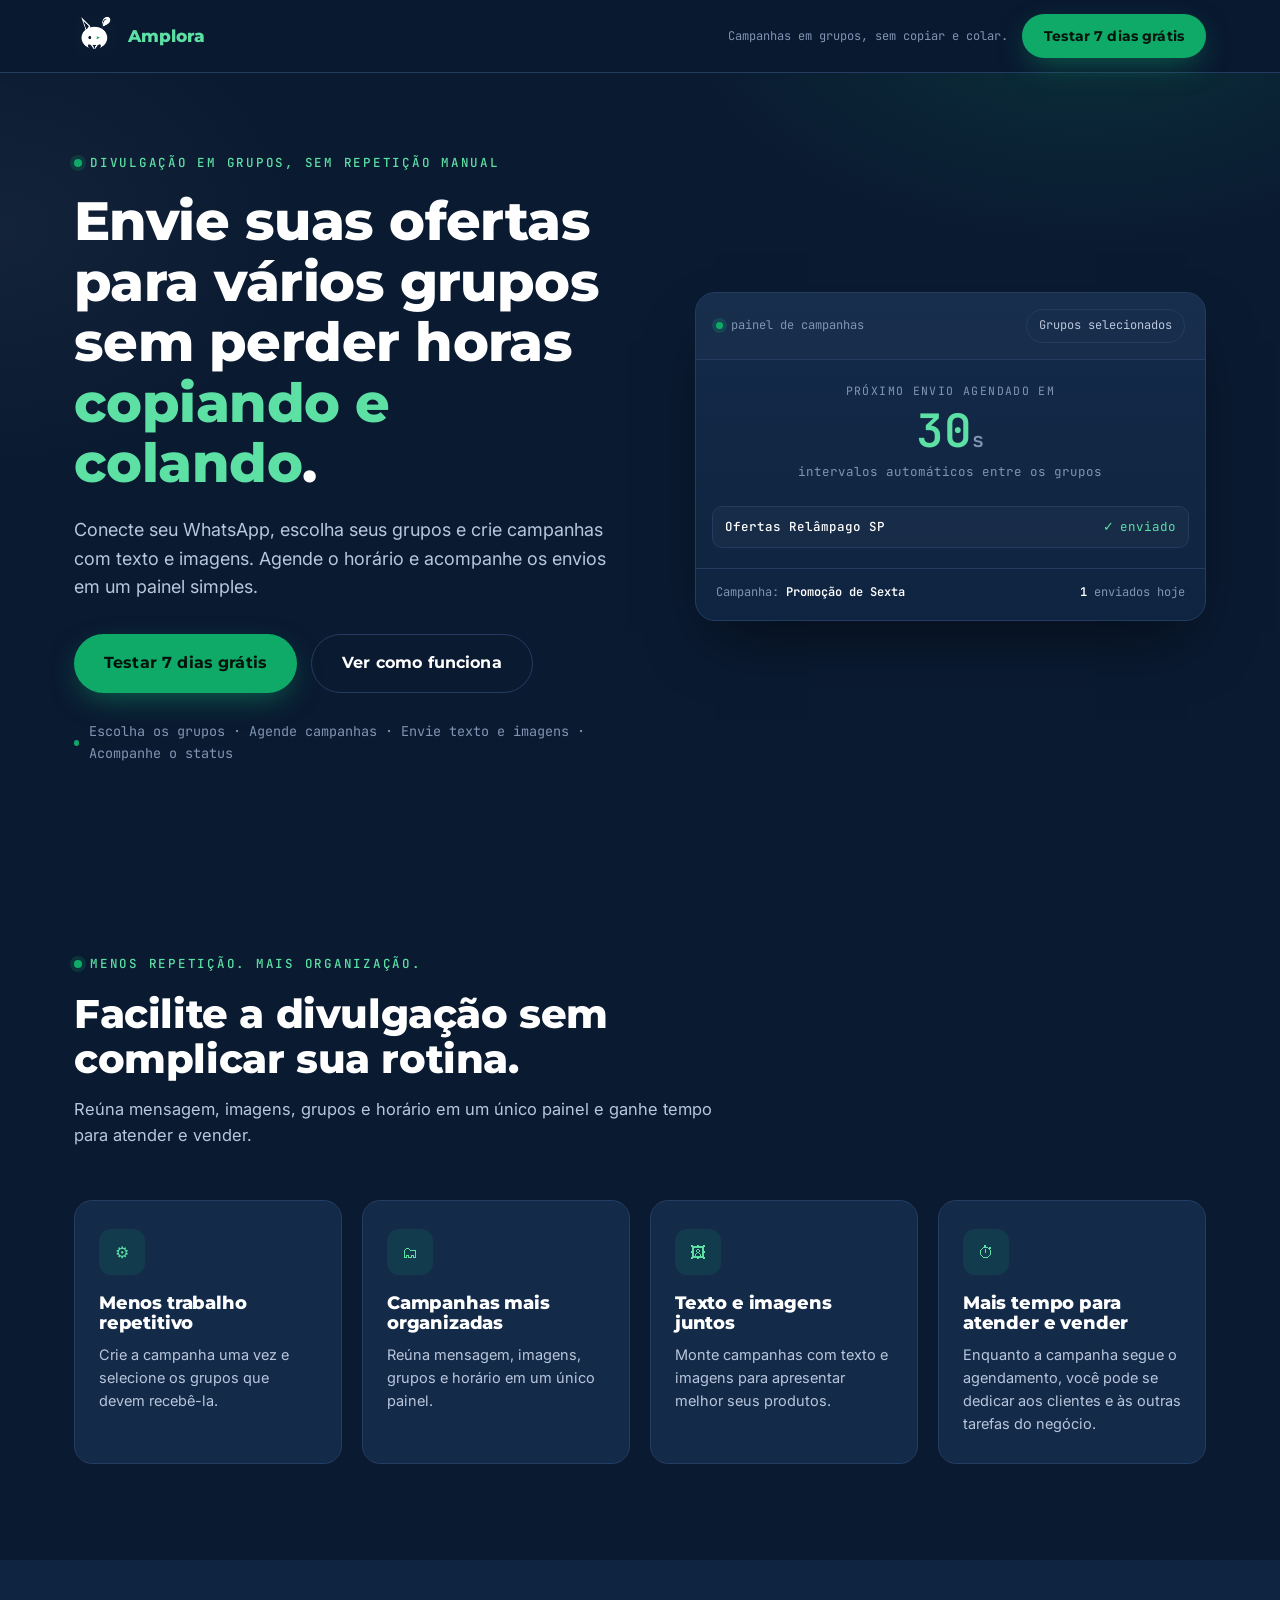
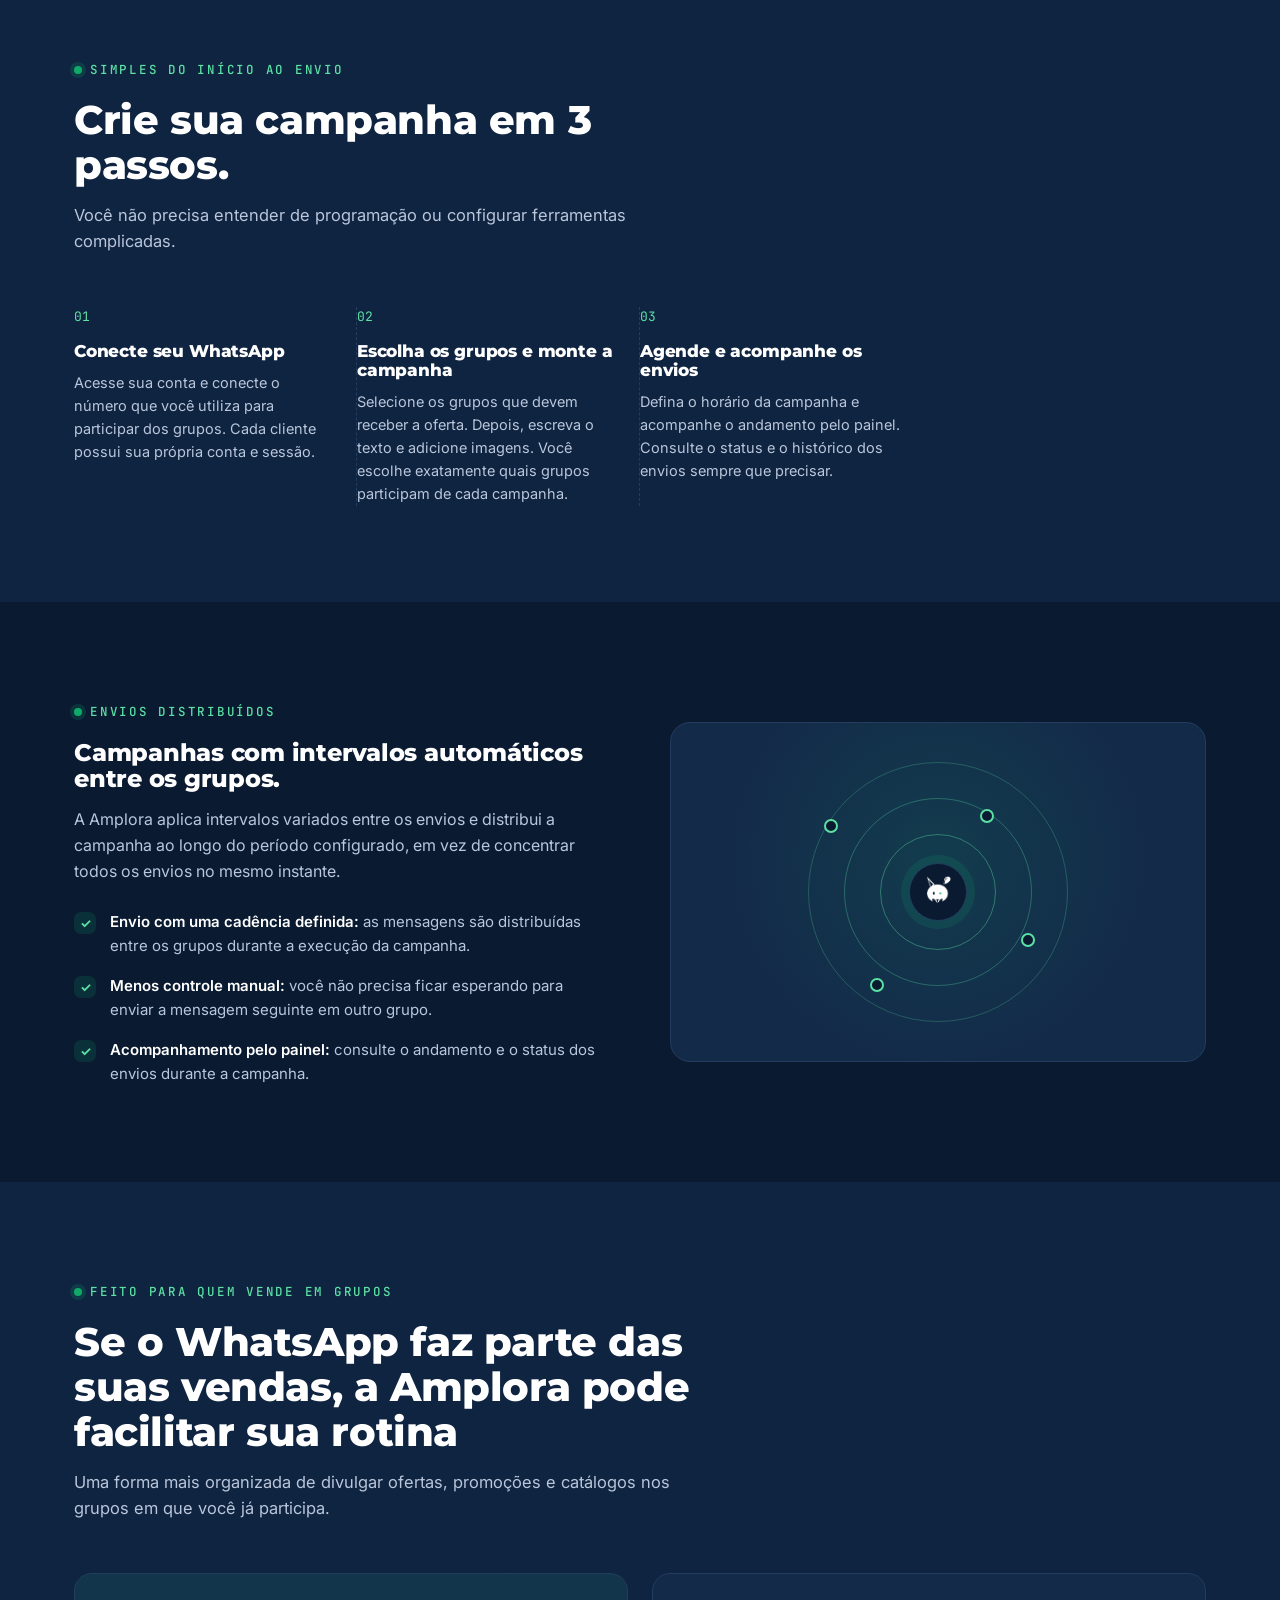
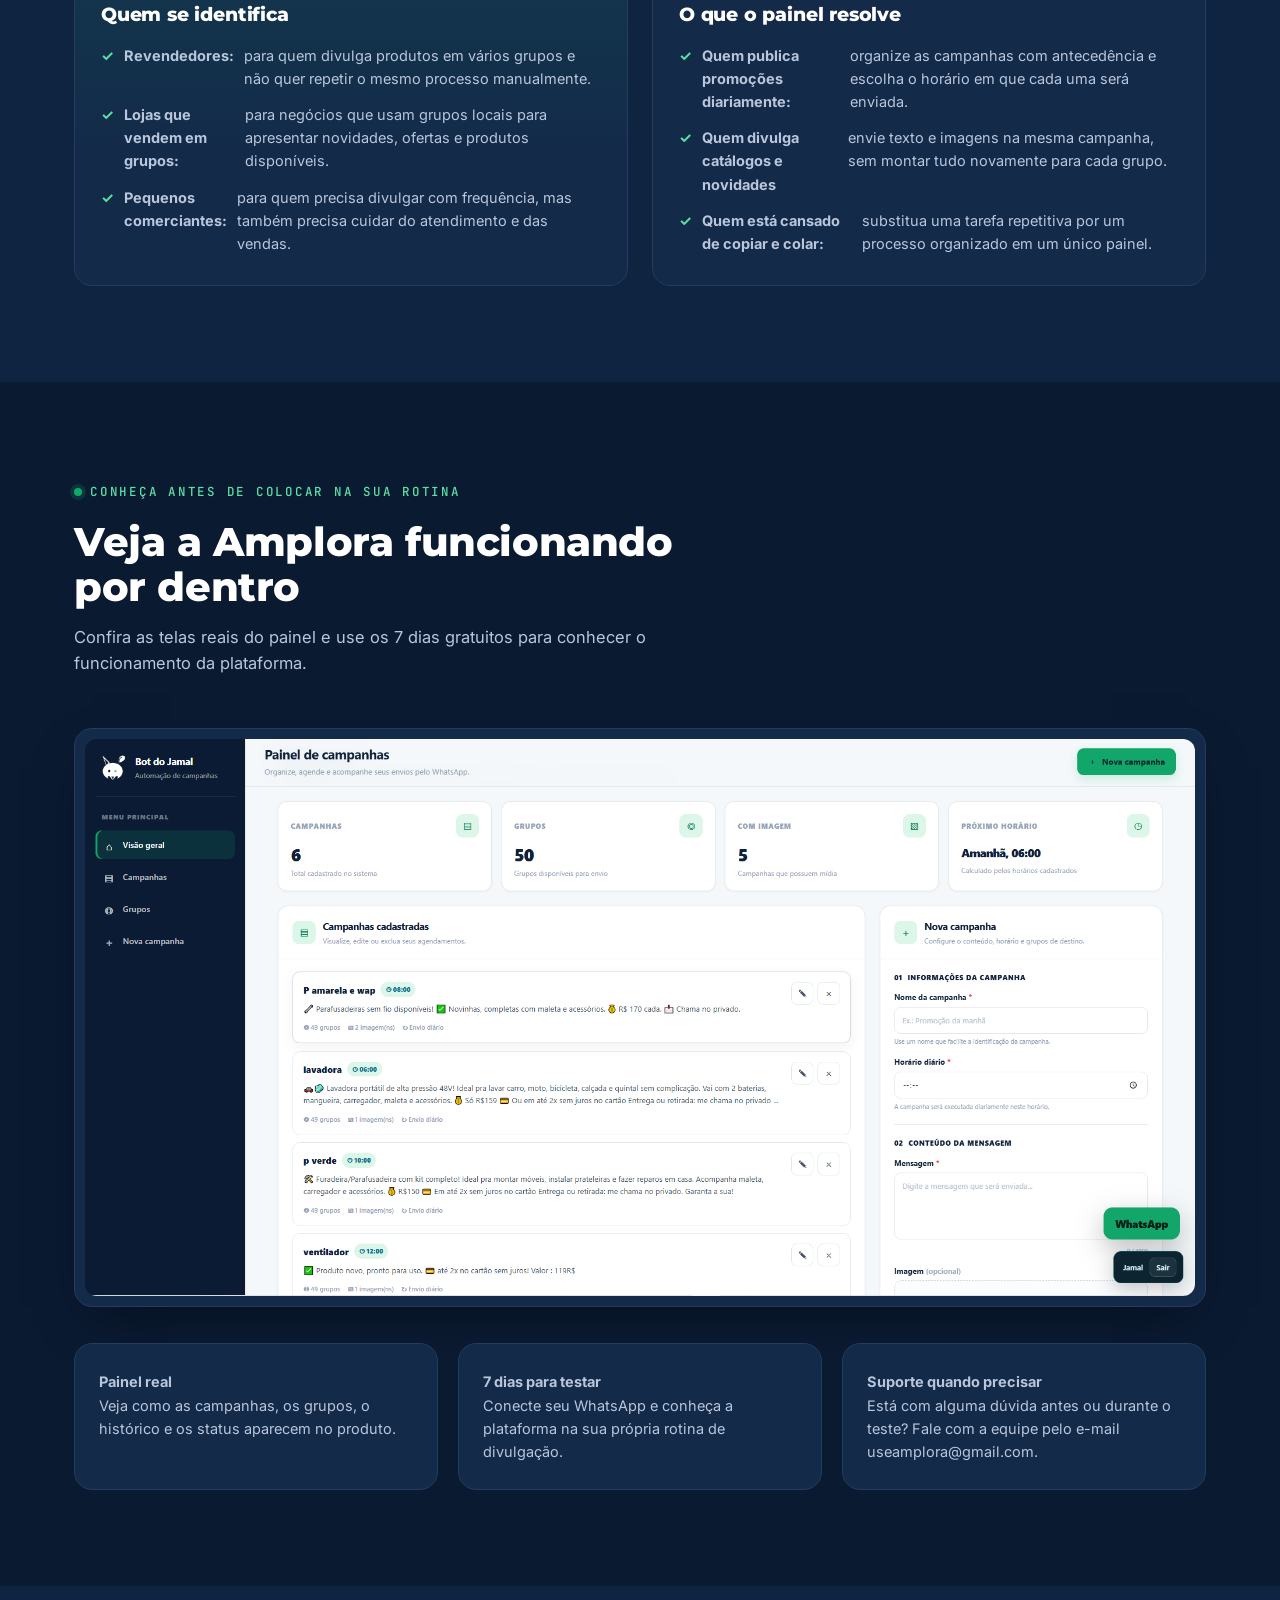
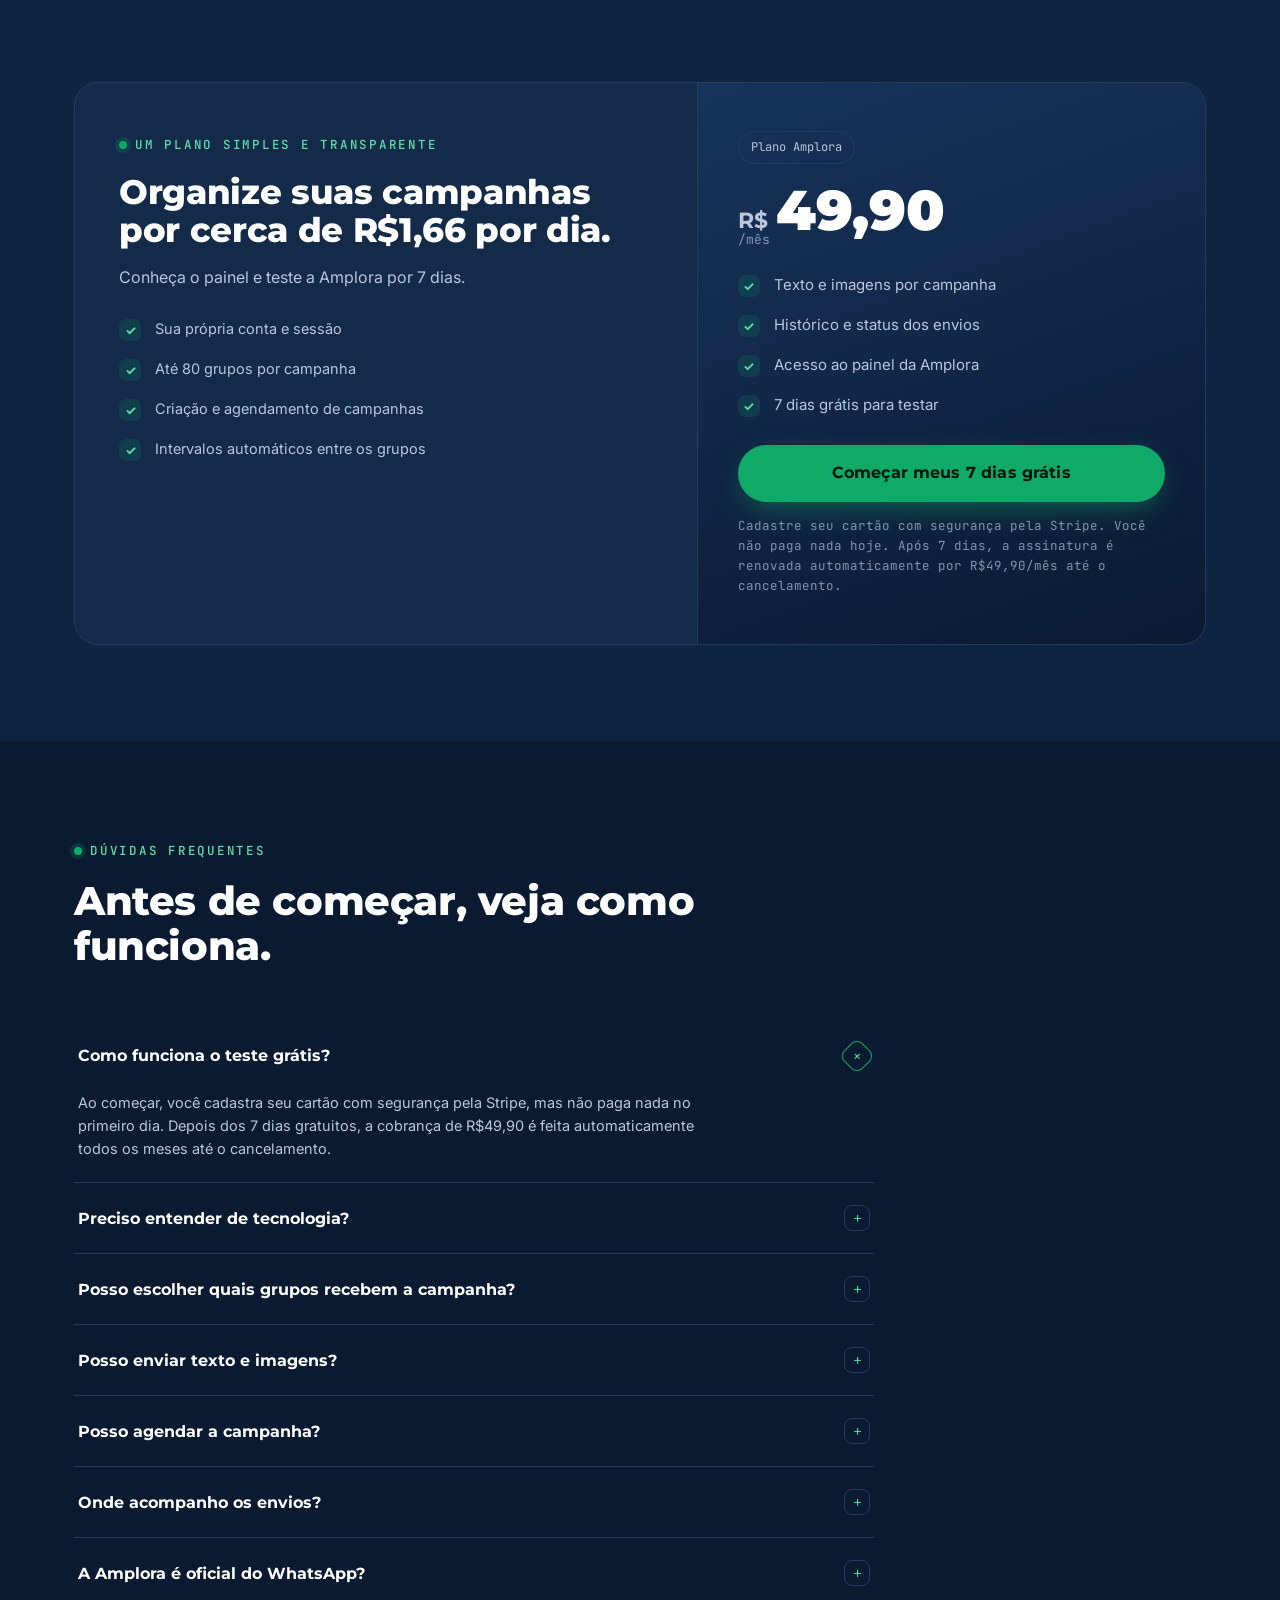
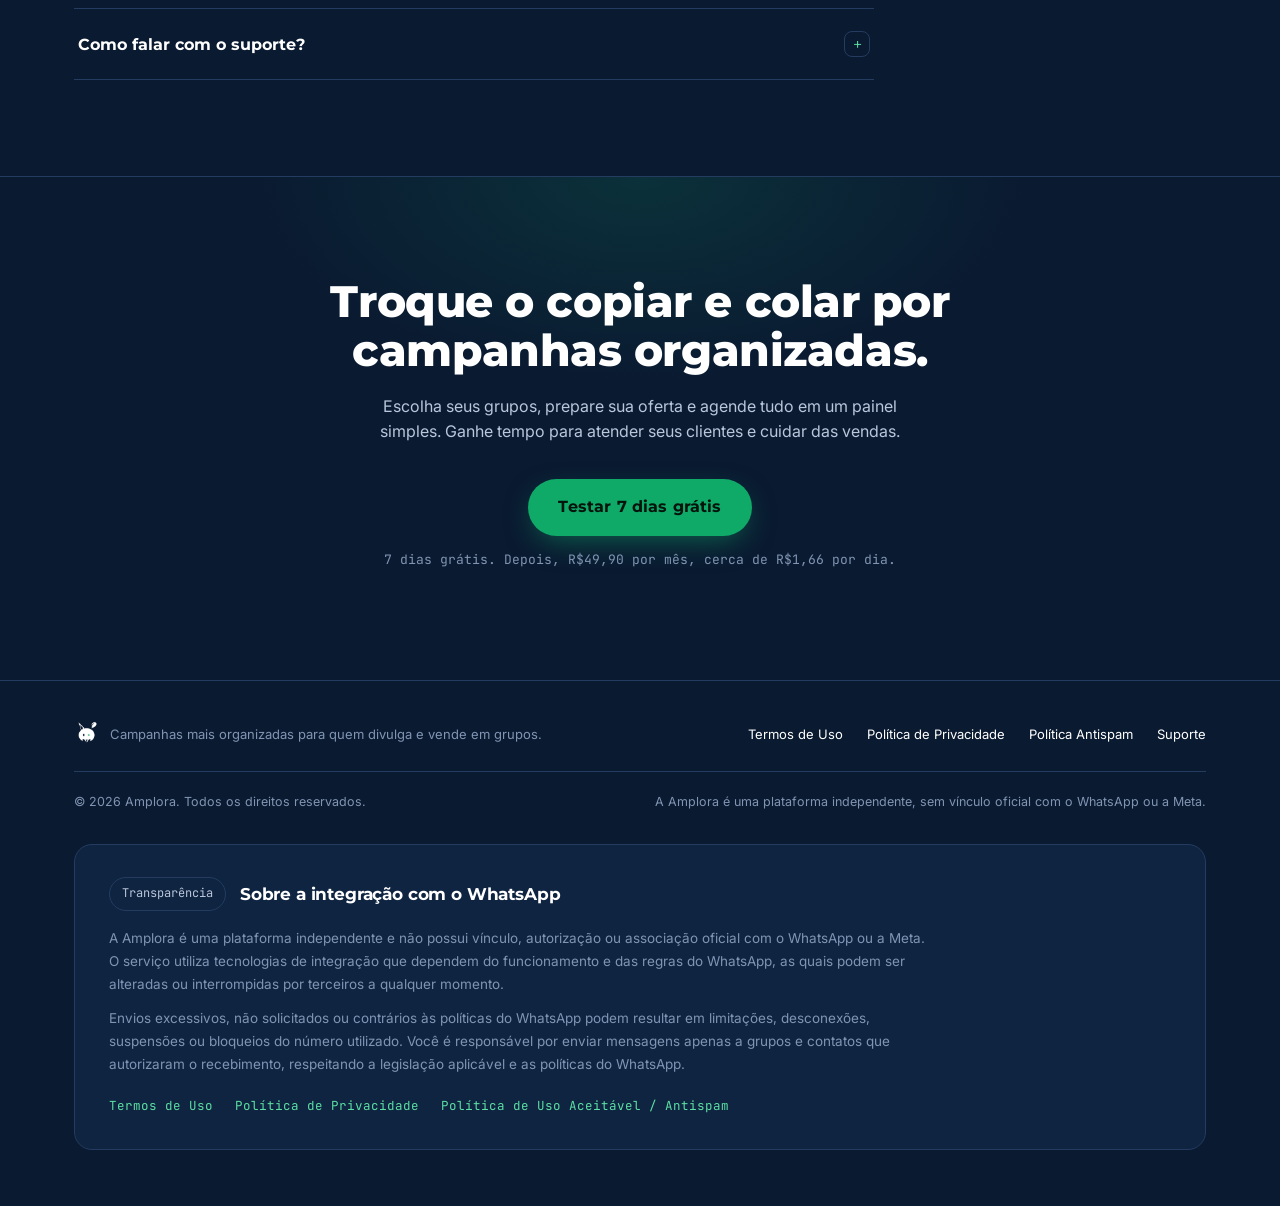
==== commit 14982c22: "Atualiza preço para R$49,90 e limite de 80 grupos" ====
--- a/index.html
+++ b/index.html
@@ -4,7 +4,7 @@
 <meta charset="UTF-8">
 <meta name="viewport" content="width=device-width, initial-scale=1.0">
 <title>Amplora | Campanhas em grupos do WhatsApp</title>
-<meta name="description" content="Crie e agende campanhas com texto e imagens para seus grupos do WhatsApp. Teste grátis por 7 dias. Depois, R$77,90 por mês.">
+<meta name="description" content="Crie e agende campanhas com texto e imagens para até 80 grupos do WhatsApp. Teste grátis por 7 dias. Depois, R$49,90 por mês.">
 <meta name="robots" content="index, follow">
 <meta name="theme-color" content="#0A1A31">
 <!-- Endereço gratuito do MVP. Atualizar somente quando um domínio próprio for conectado. -->
@@ -14,7 +14,7 @@
 <meta property="og:type" content="website">
 <meta property="og:site_name" content="Amplora">
 <meta property="og:title" content="Amplora | Campanhas em grupos do WhatsApp">
-<meta property="og:description" content="Crie e agende campanhas com texto e imagens para seus grupos do WhatsApp. Teste grátis por 7 dias. Depois, R$77,90 por mês.">
+<meta property="og:description" content="Crie e agende campanhas com texto e imagens para até 80 grupos do WhatsApp. Teste grátis por 7 dias. Depois, R$49,90 por mês.">
 <meta property="og:url" content="https://useamplora.vercel.app/">
 <meta property="og:locale" content="pt_BR">
 <!-- Sugestão: gere uma imagem de compartilhamento 1200x630px (og:image) com a logo e o slogan antes de publicar -->
@@ -817,7 +817,7 @@
   <div class="nav wrap">
     <div class="brand">
       <!-- Logo enviado pelo cliente, embutido em base64 -->
-      <img src="[data-uri]" alt="Useamplora">
+      <img src="[data-uri]" alt="Bot do Jamal">
       <span><em>Amplora</em></span>
     </div>
     <div class="nav-cta">
@@ -995,7 +995,7 @@
     </div>
     <!-- Print real do painel da Amplora -->
     <div class="photo-real">
-<img src="painel-amplora.png.png" alt="Painel da Amplora">
+      <img src="[data-uri]